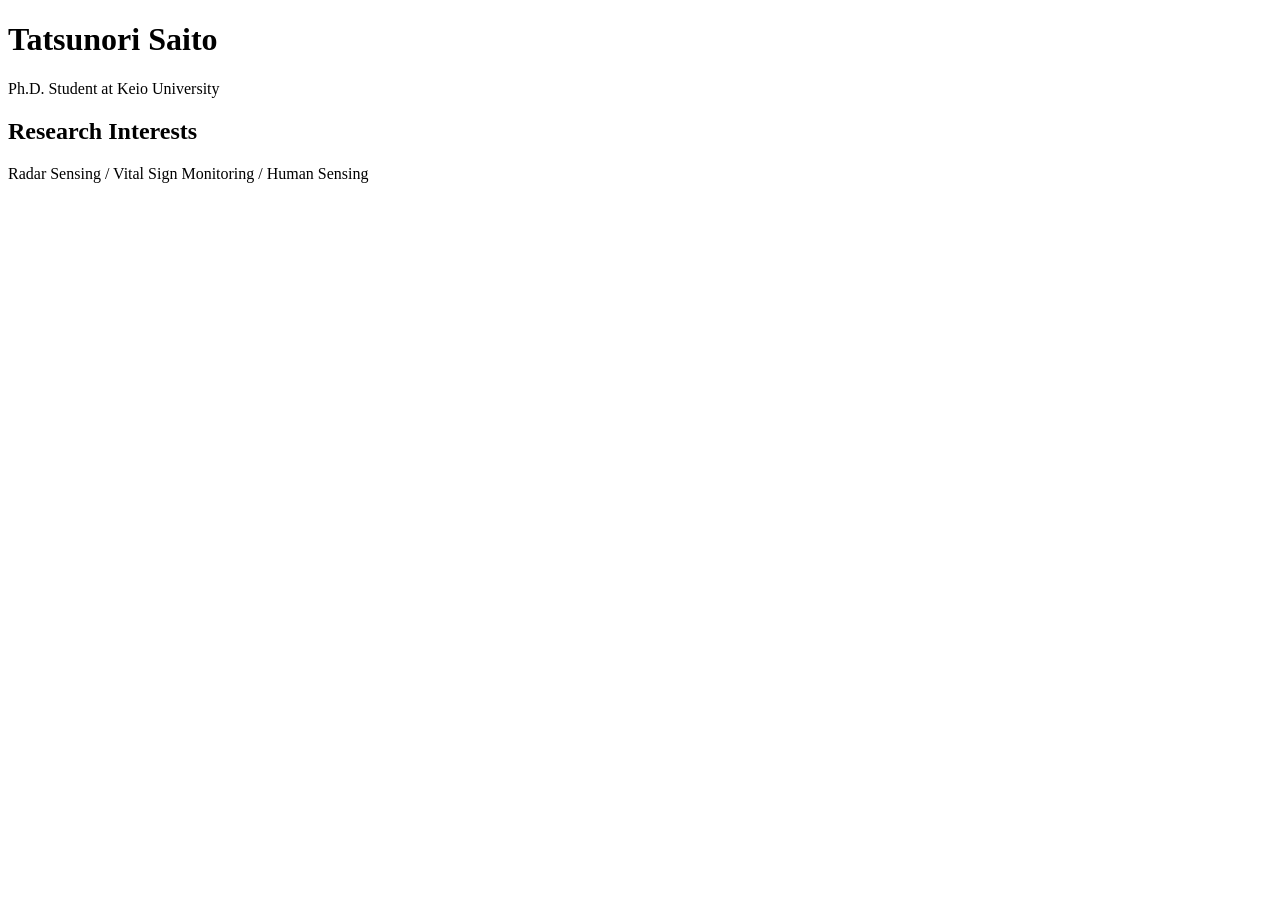
==== index.html @ bef621be "Add initial index.html for personal webpage" ====
<!DOCTYPE html>
<html lang="en">
<head>
  <meta charset="UTF-8">
  <meta name="viewport" content="width=device-width, initial-scale=1.0">
  <title>Tatsunori Saito</title>
</head>

<body>
  <h1>Tatsunori Saito</h1>
  <p>Ph.D. Student at Keio University</p>

  <h2>Research Interests</h2>
  <p>Radar Sensing / Vital Sign Monitoring / Human Sensing</p>
</body>
</html>
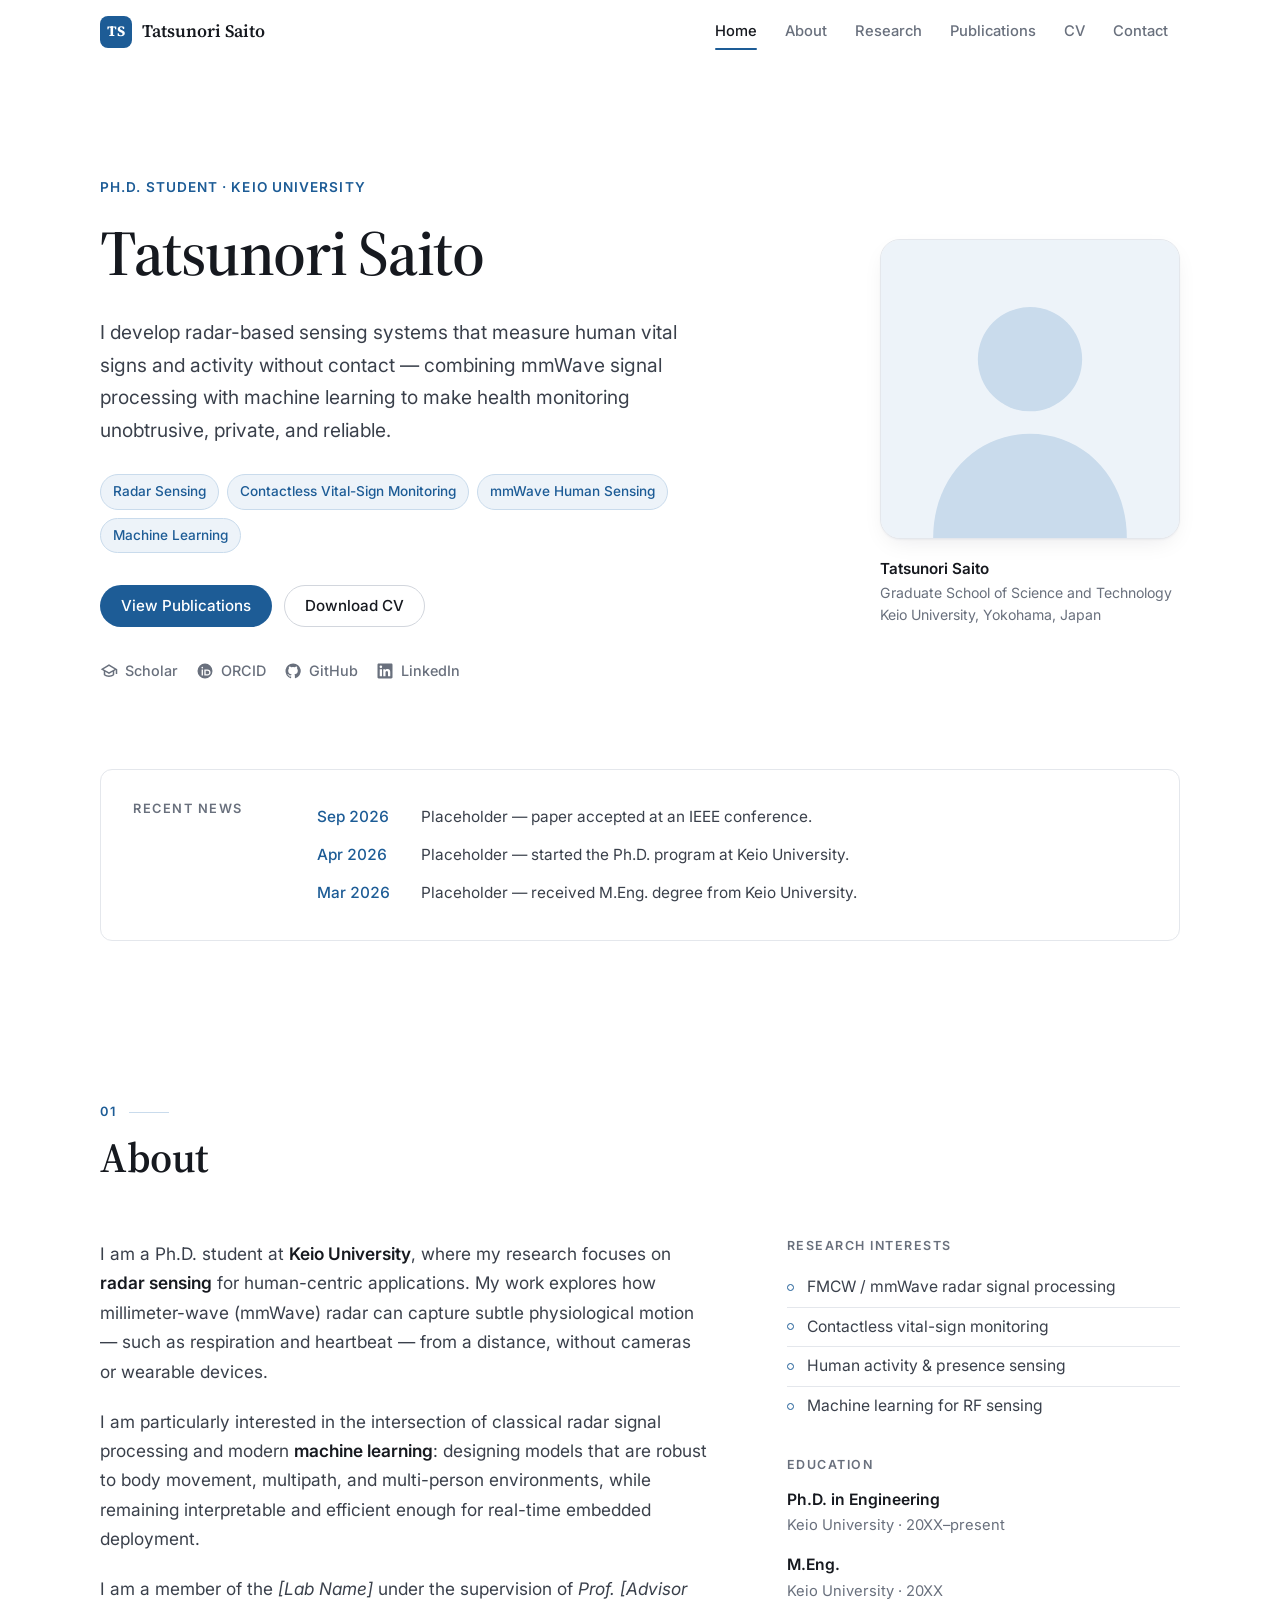
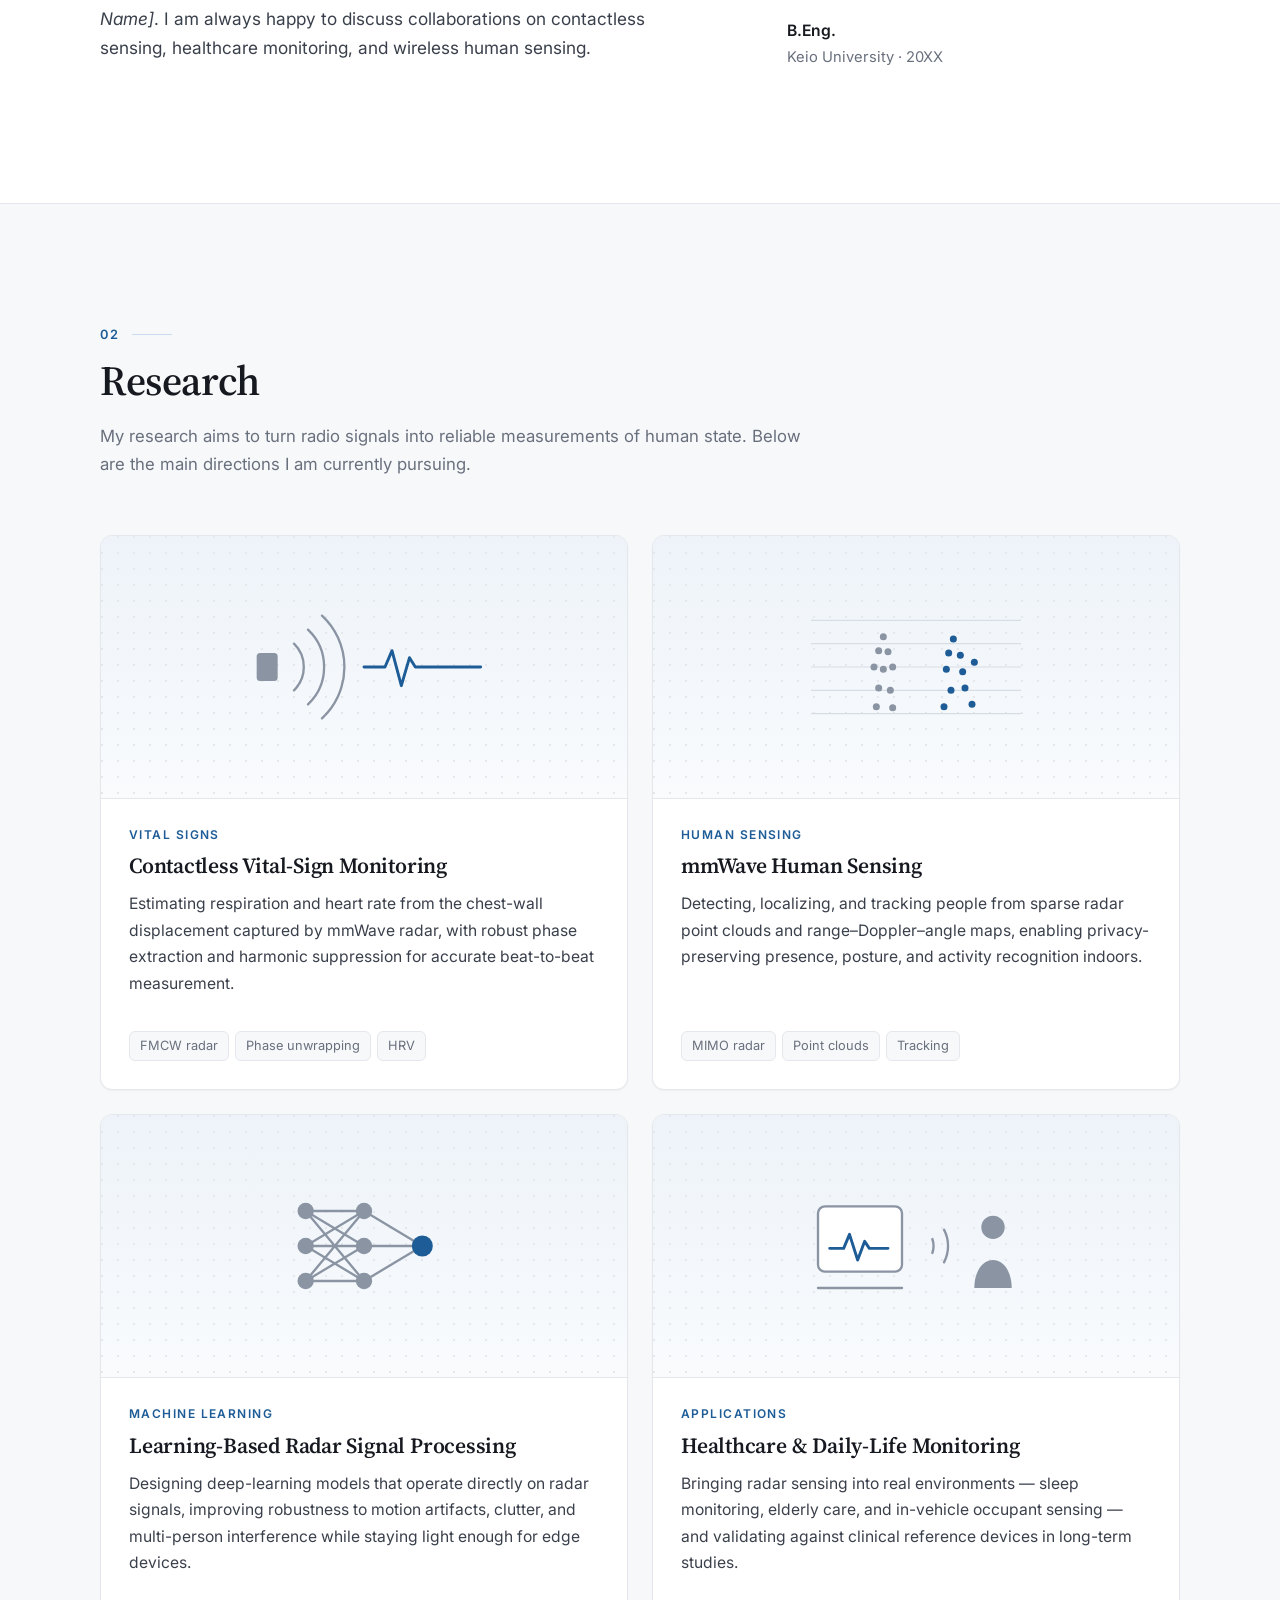
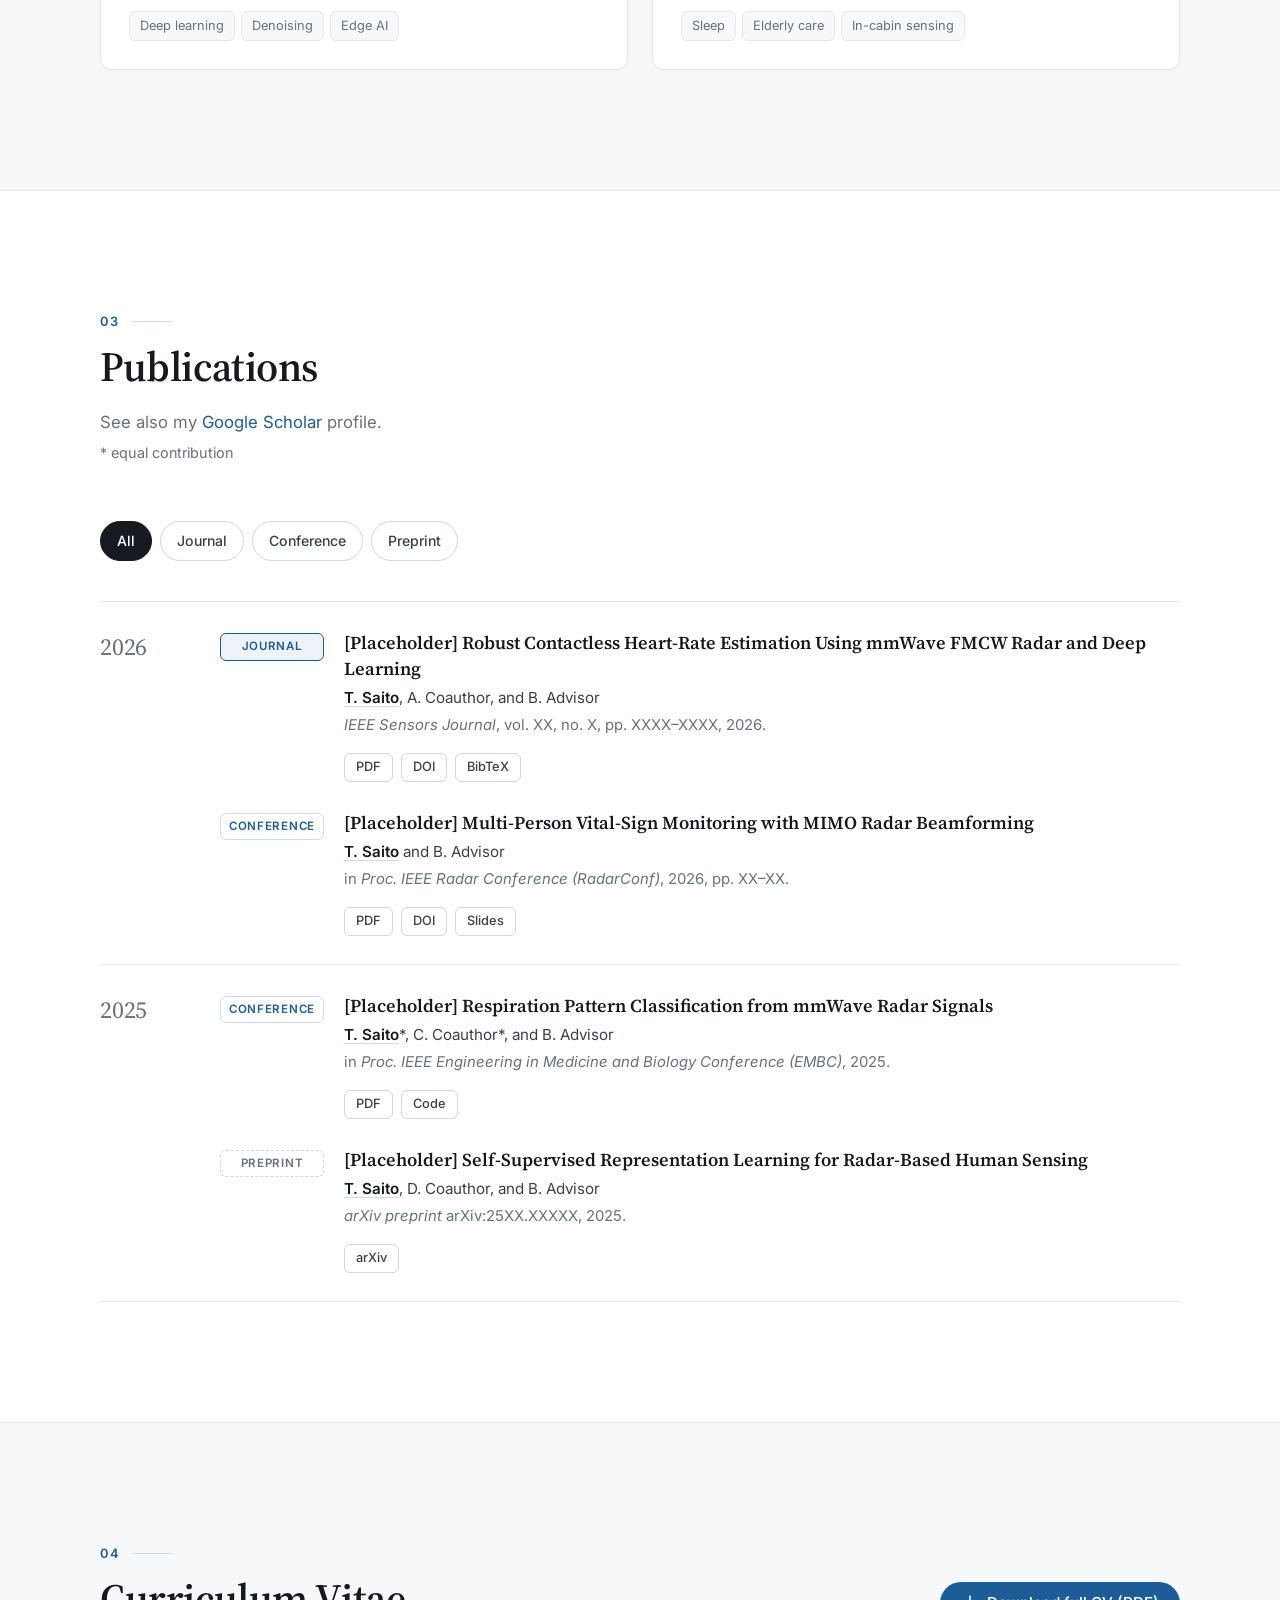
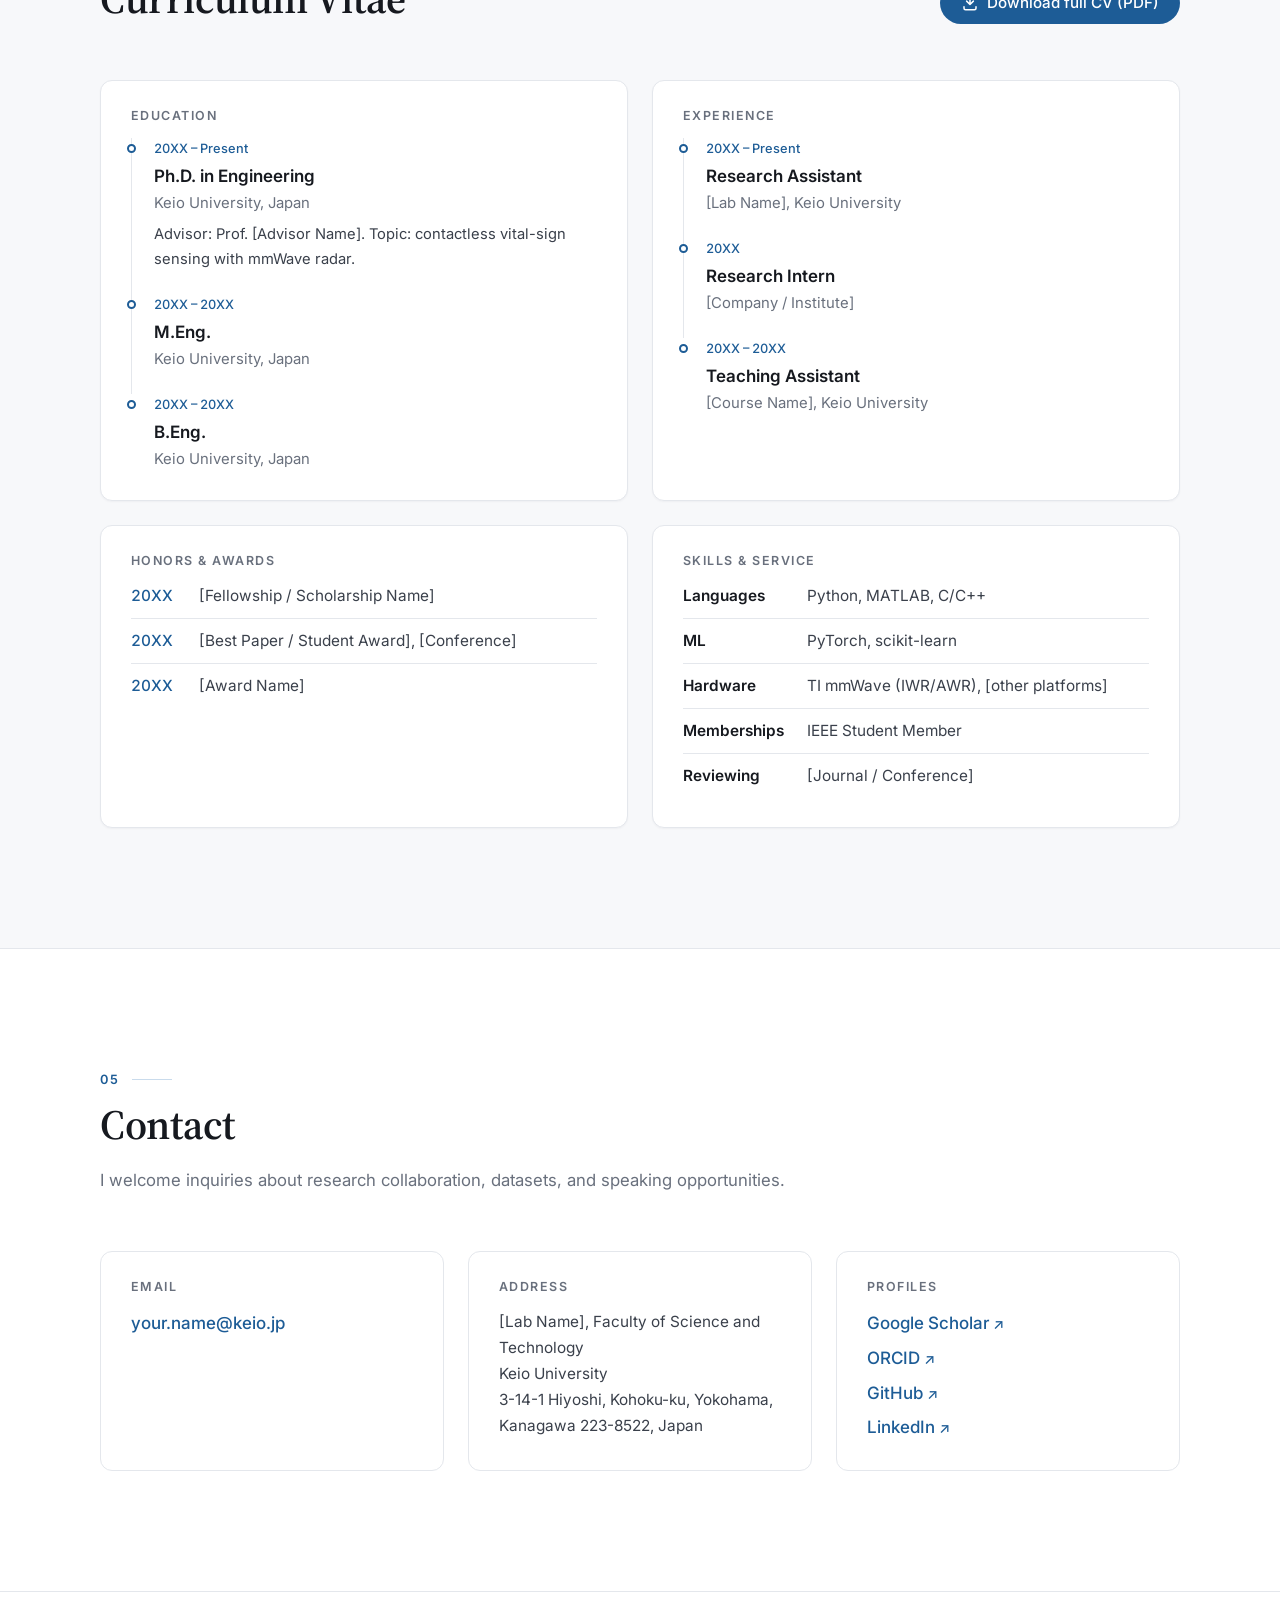
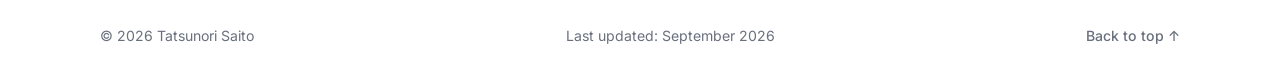
==== commit a98e370e: "Create personal academic website" ====
--- a/index.html
+++ b/index.html
@@ -3,14 +3,580 @@
 <head>
   <meta charset="UTF-8">
   <meta name="viewport" content="width=device-width, initial-scale=1.0">
-  <title>Tatsunori Saito</title>
+  <title>Tatsunori Saito — Ph.D. Student, Keio University</title>
+  <meta name="description" content="Tatsunori Saito is a Ph.D. student at Keio University researching radar sensing, contactless vital-sign monitoring, mmWave human sensing, and machine learning.">
+  <meta name="author" content="Tatsunori Saito">
+  <meta name="theme-color" content="#ffffff">
+  <link rel="canonical" href="https://tatsunorisaito.github.io/">
+
+  <!-- Open Graph / social preview -->
+  <meta property="og:type" content="website">
+  <meta property="og:title" content="Tatsunori Saito — Ph.D. Student, Keio University">
+  <meta property="og:description" content="Radar sensing, contactless vital-sign monitoring, mmWave human sensing, and machine learning.">
+  <meta property="og:url" content="https://tatsunorisaito.github.io/">
+  <meta property="og:image" content="https://tatsunorisaito.github.io/assets/img/og-image.png">
+  <meta name="twitter:card" content="summary_large_image">
+
+  <link rel="icon" href="assets/img/favicon.svg" type="image/svg+xml">
+
+  <link rel="preconnect" href="https://fonts.googleapis.com">
+  <link rel="preconnect" href="https://fonts.gstatic.com" crossorigin>
+  <link href="https://fonts.googleapis.com/css2?family=Inter:wght@400;500;600&family=Source+Serif+4:opsz,wght@8..60,400;8..60,600;8..60,700&display=swap" rel="stylesheet">
+  <link rel="stylesheet" href="assets/css/style.css">
+
+  <script type="application/ld+json">
+  {
+    "@context": "https://schema.org",
+    "@type": "Person",
+    "name": "Tatsunori Saito",
+    "jobTitle": "Ph.D. Student",
+    "affiliation": { "@type": "CollegeOrUniversity", "name": "Keio University" },
+    "url": "https://tatsunorisaito.github.io/",
+    "knowsAbout": ["Radar sensing", "Contactless vital-sign monitoring", "mmWave human sensing", "Machine learning"],
+    "sameAs": [
+      "https://scholar.google.com/citations?user=YOUR_SCHOLAR_ID",
+      "https://orcid.org/0000-0000-0000-0000",
+      "https://github.com/TatsunoriSaito",
+      "https://www.linkedin.com/in/YOUR_LINKEDIN_ID"
+    ]
+  }
+  </script>
+  <script>document.documentElement.classList.add('js');</script>
 </head>
 
 <body>
-  <h1>Tatsunori Saito</h1>
-  <p>Ph.D. Student at Keio University</p>
-
-  <h2>Research Interests</h2>
-  <p>Radar Sensing / Vital Sign Monitoring / Human Sensing</p>
+  <a class="skip-link" href="#main">Skip to content</a>
+
+  <!-- ============ Header / Navigation ============ -->
+  <header class="site-header" id="top">
+    <div class="container header-inner">
+      <a class="brand" href="#home" aria-label="Tatsunori Saito — home">
+        <span class="brand-mark" aria-hidden="true">TS</span>
+        <span class="brand-name">Tatsunori Saito</span>
+      </a>
+
+      <button class="nav-toggle" type="button" aria-controls="site-nav" aria-expanded="false">
+        <span class="sr-only">Toggle navigation</span>
+        <span class="nav-toggle-bar" aria-hidden="true"></span>
+      </button>
+
+      <nav class="site-nav" id="site-nav" aria-label="Primary">
+        <ul>
+          <li><a href="#home">Home</a></li>
+          <li><a href="#about">About</a></li>
+          <li><a href="#research">Research</a></li>
+          <li><a href="#publications">Publications</a></li>
+          <li><a href="#cv">CV</a></li>
+          <li><a href="#contact">Contact</a></li>
+        </ul>
+      </nav>
+    </div>
+  </header>
+
+  <main id="main">
+
+    <!-- ============ Home / Hero ============ -->
+    <section class="hero" id="home" aria-labelledby="hero-title">
+      <div class="container hero-grid">
+        <div class="hero-text">
+          <p class="eyebrow">Ph.D. Student · Keio University</p>
+          <h1 id="hero-title">Tatsunori Saito</h1>
+          <p class="lead">
+            I develop radar-based sensing systems that measure human vital signs and activity
+            without contact — combining mmWave signal processing with machine learning to make
+            health monitoring unobtrusive, private, and reliable.
+          </p>
+
+          <ul class="tag-list" aria-label="Research interests">
+            <li>Radar Sensing</li>
+            <li>Contactless Vital-Sign Monitoring</li>
+            <li>mmWave Human Sensing</li>
+            <li>Machine Learning</li>
+          </ul>
+
+          <div class="hero-actions">
+            <a class="btn btn-primary" href="#publications">View Publications</a>
+            <a class="btn btn-ghost" href="assets/cv/Tatsunori_Saito_CV.pdf" target="_blank" rel="noopener">Download CV</a>
+          </div>
+
+          <ul class="social-links" aria-label="Academic profiles">
+            <!-- TODO: replace placeholder profile URLs -->
+            <li>
+              <a href="https://scholar.google.com/citations?user=YOUR_SCHOLAR_ID" target="_blank" rel="noopener" aria-label="Google Scholar">
+                <svg viewBox="0 0 24 24" aria-hidden="true"><path d="M12 3 1 9.5l4 2.4V17c0 .3.1.5.4.7C7.3 19 9.6 20 12 20s4.7-1 6.6-2.3c.3-.2.4-.4.4-.7v-5.1l2-1.2V16h2V9.5L12 3Zm0 2.3 7.3 4.2L12 13.7 4.7 9.5 12 5.3ZM7 13.1l5 3 5-3v3.4c-1.5 1-3.2 1.5-5 1.5s-3.5-.5-5-1.5v-3.4Z"/></svg>
+                <span>Scholar</span>
+              </a>
+            </li>
+            <li>
+              <a href="https://orcid.org/0000-0000-0000-0000" target="_blank" rel="noopener" aria-label="ORCID">
+                <svg viewBox="0 0 24 24" aria-hidden="true"><path d="M12 2a10 10 0 1 0 0 20 10 10 0 0 0 0-20Zm-3.6 4.4a1.1 1.1 0 1 1 0 2.2 1.1 1.1 0 0 1 0-2.2ZM7.5 10h1.8v7.9H7.5V10Zm3.6 0h4.2c2.4 0 4.1 1.7 4.1 3.95s-1.7 3.95-4.1 3.95h-4.2V10Zm1.8 1.6v4.7h2.3c1.5 0 2.4-1 2.4-2.35s-.9-2.35-2.4-2.35h-2.3Z"/></svg>
+                <span>ORCID</span>
+              </a>
+            </li>
+            <li>
+              <a href="https://github.com/TatsunoriSaito" target="_blank" rel="noopener" aria-label="GitHub">
+                <svg viewBox="0 0 24 24" aria-hidden="true"><path d="M12 2a10 10 0 0 0-3.2 19.5c.5.1.7-.2.7-.5v-1.7c-2.8.6-3.4-1.3-3.4-1.3-.4-1.2-1.1-1.5-1.1-1.5-.9-.6.1-.6.1-.6 1 .1 1.5 1 1.5 1 .9 1.6 2.4 1.1 3 .9.1-.7.4-1.1.6-1.4-2.2-.2-4.6-1.1-4.6-5 0-1.1.4-2 1-2.7-.1-.3-.4-1.3.1-2.7 0 0 .8-.3 2.8 1a9.6 9.6 0 0 1 5 0c1.9-1.3 2.8-1 2.8-1 .5 1.4.2 2.4.1 2.7.6.7 1 1.6 1 2.7 0 3.9-2.3 4.7-4.6 5 .4.3.7.9.7 1.9v2.8c0 .3.2.6.7.5A10 10 0 0 0 12 2Z"/></svg>
+                <span>GitHub</span>
+              </a>
+            </li>
+            <li>
+              <a href="https://www.linkedin.com/in/YOUR_LINKEDIN_ID" target="_blank" rel="noopener" aria-label="LinkedIn">
+                <svg viewBox="0 0 24 24" aria-hidden="true"><path d="M20.4 2H3.6C2.7 2 2 2.7 2 3.6v16.8c0 .9.7 1.6 1.6 1.6h16.8c.9 0 1.6-.7 1.6-1.6V3.6c0-.9-.7-1.6-1.6-1.6ZM8 19H5V9.5h3V19ZM6.5 8.2a1.7 1.7 0 1 1 0-3.5 1.7 1.7 0 0 1 0 3.5ZM19 19h-3v-4.6c0-1.1 0-2.5-1.5-2.5s-1.8 1.2-1.8 2.4V19h-3V9.5h2.8v1.3h.1c.4-.7 1.4-1.5 2.8-1.5 3 0 3.6 2 3.6 4.6V19Z"/></svg>
+                <span>LinkedIn</span>
+              </a>
+            </li>
+          </ul>
+        </div>
+
+        <figure class="hero-portrait">
+          <!-- TODO: replace with a real headshot (e.g. assets/img/profile.jpg, square, ≥ 600px) -->
+          <img src="assets/img/profile-placeholder.svg" alt="Portrait of Tatsunori Saito" width="320" height="320">
+          <figcaption>
+            <strong>Tatsunori Saito</strong>
+            <span>Graduate School of Science and Technology<br>Keio University, Yokohama, Japan</span>
+          </figcaption>
+        </figure>
+      </div>
+    </section>
+
+    <!-- ============ News ============ -->
+    <section class="section section-tight" id="news" aria-labelledby="news-title">
+      <div class="container">
+        <div class="news reveal">
+          <h2 id="news-title" class="news-title">Recent News</h2>
+          <!-- TODO: replace with real news items (newest first) -->
+          <ul class="news-list">
+            <li><time datetime="2026-09">Sep 2026</time><span>Placeholder — paper accepted at an IEEE conference.</span></li>
+            <li><time datetime="2026-04">Apr 2026</time><span>Placeholder — started the Ph.D. program at Keio University.</span></li>
+            <li><time datetime="2026-03">Mar 2026</time><span>Placeholder — received M.Eng. degree from Keio University.</span></li>
+          </ul>
+        </div>
+      </div>
+    </section>
+
+    <!-- ============ About ============ -->
+    <section class="section" id="about" aria-labelledby="about-title">
+      <div class="container">
+        <header class="section-head reveal">
+          <p class="section-kicker">01</p>
+          <h2 id="about-title">About</h2>
+        </header>
+
+        <div class="about-grid">
+          <div class="prose reveal">
+            <p>
+              I am a Ph.D. student at <strong>Keio University</strong>, where my research focuses on
+              <strong>radar sensing</strong> for human-centric applications. My work explores how
+              millimeter-wave (mmWave) radar can capture subtle physiological motion — such as respiration
+              and heartbeat — from a distance, without cameras or wearable devices.
+            </p>
+            <p>
+              I am particularly interested in the intersection of classical radar signal processing and
+              modern <strong>machine learning</strong>: designing models that are robust to body movement,
+              multipath, and multi-person environments, while remaining interpretable and efficient enough
+              for real-time embedded deployment.
+            </p>
+            <p>
+              <!-- TODO: add advisor / lab information -->
+              I am a member of the <em>[Lab Name]</em> under the supervision of <em>Prof. [Advisor Name]</em>.
+              I am always happy to discuss collaborations on contactless sensing, healthcare monitoring,
+              and wireless human sensing.
+            </p>
+          </div>
+
+          <aside class="about-facts reveal">
+            <div class="fact-block">
+              <h3>Research Interests</h3>
+              <ul class="plain-list">
+                <li>FMCW / mmWave radar signal processing</li>
+                <li>Contactless vital-sign monitoring</li>
+                <li>Human activity &amp; presence sensing</li>
+                <li>Machine learning for RF sensing</li>
+              </ul>
+            </div>
+            <div class="fact-block">
+              <h3>Education</h3>
+              <!-- TODO: confirm degrees and years -->
+              <dl class="edu-list">
+                <div>
+                  <dt>Ph.D. in Engineering</dt>
+                  <dd>Keio University · 20XX–present</dd>
+                </div>
+                <div>
+                  <dt>M.Eng.</dt>
+                  <dd>Keio University · 20XX</dd>
+                </div>
+                <div>
+                  <dt>B.Eng.</dt>
+                  <dd>Keio University · 20XX</dd>
+                </div>
+              </dl>
+            </div>
+          </aside>
+        </div>
+      </div>
+    </section>
+
+    <!-- ============ Research ============ -->
+    <section class="section section-alt" id="research" aria-labelledby="research-title">
+      <div class="container">
+        <header class="section-head reveal">
+          <p class="section-kicker">02</p>
+          <h2 id="research-title">Research</h2>
+          <p class="section-intro">
+            My research aims to turn radio signals into reliable measurements of human state.
+            Below are the main directions I am currently pursuing.
+          </p>
+        </header>
+
+        <div class="card-grid">
+          <article class="research-card reveal">
+            <div class="card-figure" aria-hidden="true">
+              <svg viewBox="0 0 240 120">
+                <g class="fig-stroke">
+                  <path d="M40 60h0" />
+                  <path d="M60 40a28 28 0 0 1 0 40" />
+                  <path d="M72 28a44 44 0 0 1 0 64" />
+                  <path d="M84 16a60 60 0 0 1 0 88" />
+                </g>
+                <rect class="fig-fill" x="28" y="48" width="18" height="24" rx="3"/>
+                <path class="fig-accent" d="M120 60h18l6-14 8 30 7-24 5 8h56" />
+              </svg>
+            </div>
+            <div class="card-body">
+              <p class="card-tag">Vital Signs</p>
+              <h3>Contactless Vital-Sign Monitoring</h3>
+              <p>
+                Estimating respiration and heart rate from the chest-wall displacement captured by
+                mmWave radar, with robust phase extraction and harmonic suppression for accurate
+                beat-to-beat measurement.
+              </p>
+              <ul class="card-keywords">
+                <li>FMCW radar</li><li>Phase unwrapping</li><li>HRV</li>
+              </ul>
+            </div>
+          </article>
+
+          <article class="research-card reveal">
+            <div class="card-figure" aria-hidden="true">
+              <svg viewBox="0 0 240 120">
+                <g class="fig-grid">
+                  <path d="M30 100h180M30 80h180M30 60h180M30 40h180M30 20h180"/>
+                </g>
+                <g class="fig-dots">
+                  <circle cx="92" cy="34" r="3"/><circle cx="88" cy="46" r="3"/><circle cx="96" cy="47" r="3"/>
+                  <circle cx="84" cy="60" r="3"/><circle cx="92" cy="62" r="3"/><circle cx="100" cy="60" r="3"/>
+                  <circle cx="88" cy="78" r="3"/><circle cx="98" cy="80" r="3"/><circle cx="86" cy="94" r="3"/><circle cx="100" cy="95" r="3"/>
+                </g>
+                <g class="fig-dots fig-dots-accent">
+                  <circle cx="152" cy="36" r="3"/><circle cx="148" cy="48" r="3"/><circle cx="158" cy="50" r="3"/>
+                  <circle cx="146" cy="62" r="3"/><circle cx="160" cy="64" r="3"/><circle cx="170" cy="56" r="3"/>
+                  <circle cx="150" cy="80" r="3"/><circle cx="162" cy="78" r="3"/><circle cx="144" cy="94" r="3"/><circle cx="168" cy="92" r="3"/>
+                </g>
+              </svg>
+            </div>
+            <div class="card-body">
+              <p class="card-tag">Human Sensing</p>
+              <h3>mmWave Human Sensing</h3>
+              <p>
+                Detecting, localizing, and tracking people from sparse radar point clouds and
+                range–Doppler–angle maps, enabling privacy-preserving presence, posture, and
+                activity recognition indoors.
+              </p>
+              <ul class="card-keywords">
+                <li>MIMO radar</li><li>Point clouds</li><li>Tracking</li>
+              </ul>
+            </div>
+          </article>
+
+          <article class="research-card reveal">
+            <div class="card-figure" aria-hidden="true">
+              <svg viewBox="0 0 240 120">
+                <g class="fig-stroke">
+                  <path d="M70 30l50 30M70 60l50 0M70 90l50-30M70 30l50 0M70 90l50 0M70 30l50 60M70 90l50-60M70 60l50-30M70 60l50 30"/>
+                  <path d="M120 30l50 30M120 60l50 0M120 90l50-30"/>
+                </g>
+                <g class="fig-fill">
+                  <circle cx="70" cy="30" r="7"/><circle cx="70" cy="60" r="7"/><circle cx="70" cy="90" r="7"/>
+                  <circle cx="120" cy="30" r="7"/><circle cx="120" cy="60" r="7"/><circle cx="120" cy="90" r="7"/>
+                </g>
+                <circle class="fig-accent-fill" cx="170" cy="60" r="9"/>
+              </svg>
+            </div>
+            <div class="card-body">
+              <p class="card-tag">Machine Learning</p>
+              <h3>Learning-Based Radar Signal Processing</h3>
+              <p>
+                Designing deep-learning models that operate directly on radar signals, improving
+                robustness to motion artifacts, clutter, and multi-person interference while staying
+                light enough for edge devices.
+              </p>
+              <ul class="card-keywords">
+                <li>Deep learning</li><li>Denoising</li><li>Edge AI</li>
+              </ul>
+            </div>
+          </article>
+
+          <article class="research-card reveal">
+            <div class="card-figure" aria-hidden="true">
+              <svg viewBox="0 0 240 120">
+                <rect class="fig-outline" x="36" y="26" width="72" height="56" rx="6"/>
+                <path class="fig-stroke" d="M36 96h72"/>
+                <path class="fig-accent" d="M46 62h12l5-12 7 22 6-16 4 6h16"/>
+                <g class="fig-stroke">
+                  <path d="M134 54a18 18 0 0 1 0 12"/>
+                  <path d="M144 46a30 30 0 0 1 0 28"/>
+                </g>
+                <circle class="fig-fill" cx="186" cy="44" r="10"/>
+                <path class="fig-fill" d="M170 96c0-14 7-24 16-24s16 10 16 24z"/>
+              </svg>
+            </div>
+            <div class="card-body">
+              <p class="card-tag">Applications</p>
+              <h3>Healthcare &amp; Daily-Life Monitoring</h3>
+              <p>
+                Bringing radar sensing into real environments — sleep monitoring, elderly care, and
+                in-vehicle occupant sensing — and validating against clinical reference devices
+                in long-term studies.
+              </p>
+              <ul class="card-keywords">
+                <li>Sleep</li><li>Elderly care</li><li>In-cabin sensing</li>
+              </ul>
+            </div>
+          </article>
+        </div>
+      </div>
+    </section>
+
+    <!-- ============ Publications ============ -->
+    <section class="section" id="publications" aria-labelledby="pub-title">
+      <div class="container">
+        <header class="section-head reveal">
+          <p class="section-kicker">03</p>
+          <h2 id="pub-title">Publications</h2>
+          <p class="section-intro">
+            See also my <a href="https://scholar.google.com/citations?user=YOUR_SCHOLAR_ID" target="_blank" rel="noopener">Google Scholar</a> profile.
+            <span class="muted">* equal contribution</span>
+          </p>
+        </header>
+
+        <div class="pub-filters reveal" role="group" aria-label="Filter publications">
+          <button type="button" class="filter-btn is-active" data-filter="all" aria-pressed="true">All</button>
+          <button type="button" class="filter-btn" data-filter="journal" aria-pressed="false">Journal</button>
+          <button type="button" class="filter-btn" data-filter="conference" aria-pressed="false">Conference</button>
+          <button type="button" class="filter-btn" data-filter="preprint" aria-pressed="false">Preprint</button>
+        </div>
+
+        <!--
+          TODO: replace the placeholder entries below with real publications.
+          Each entry: <li class="pub" data-type="journal|conference|preprint">.
+          Wrap your own name in <span class="me">…</span> to highlight it.
+        -->
+        <div class="pub-groups">
+          <div class="pub-year-group reveal" data-year="2026">
+            <h3 class="pub-year">2026</h3>
+            <ol class="pub-list">
+              <li class="pub" data-type="journal">
+                <span class="pub-venue-badge badge-journal">Journal</span>
+                <div class="pub-main">
+                  <p class="pub-title">[Placeholder] Robust Contactless Heart-Rate Estimation Using mmWave FMCW Radar and Deep Learning</p>
+                  <p class="pub-authors"><span class="me">T. Saito</span>, A. Coauthor, and B. Advisor</p>
+                  <p class="pub-venue"><em>IEEE Sensors Journal</em>, vol. XX, no. X, pp. XXXX–XXXX, 2026.</p>
+                  <div class="pub-links">
+                    <a href="#" class="pub-link">PDF</a>
+                    <a href="#" class="pub-link">DOI</a>
+                    <button type="button" class="pub-link bib-toggle" aria-expanded="false">BibTeX</button>
+                  </div>
+                  <pre class="bibtex" hidden><code>@article{saito2026robust,
+  author  = {Saito, Tatsunori and Coauthor, A. and Advisor, B.},
+  title   = {Robust Contactless Heart-Rate Estimation Using mmWave FMCW Radar and Deep Learning},
+  journal = {IEEE Sensors Journal},
+  year    = {2026}
+}</code></pre>
+                </div>
+              </li>
+              <li class="pub" data-type="conference">
+                <span class="pub-venue-badge badge-conference">Conference</span>
+                <div class="pub-main">
+                  <p class="pub-title">[Placeholder] Multi-Person Vital-Sign Monitoring with MIMO Radar Beamforming</p>
+                  <p class="pub-authors"><span class="me">T. Saito</span> and B. Advisor</p>
+                  <p class="pub-venue">in <em>Proc. IEEE Radar Conference (RadarConf)</em>, 2026, pp. XX–XX.</p>
+                  <div class="pub-links">
+                    <a href="#" class="pub-link">PDF</a>
+                    <a href="#" class="pub-link">DOI</a>
+                    <a href="#" class="pub-link">Slides</a>
+                  </div>
+                </div>
+              </li>
+            </ol>
+          </div>
+
+          <div class="pub-year-group reveal" data-year="2025">
+            <h3 class="pub-year">2025</h3>
+            <ol class="pub-list">
+              <li class="pub" data-type="conference">
+                <span class="pub-venue-badge badge-conference">Conference</span>
+                <div class="pub-main">
+                  <p class="pub-title">[Placeholder] Respiration Pattern Classification from mmWave Radar Signals</p>
+                  <p class="pub-authors"><span class="me">T. Saito</span>*, C. Coauthor*, and B. Advisor</p>
+                  <p class="pub-venue">in <em>Proc. IEEE Engineering in Medicine and Biology Conference (EMBC)</em>, 2025.</p>
+                  <div class="pub-links">
+                    <a href="#" class="pub-link">PDF</a>
+                    <a href="#" class="pub-link">Code</a>
+                  </div>
+                </div>
+              </li>
+              <li class="pub" data-type="preprint">
+                <span class="pub-venue-badge badge-preprint">Preprint</span>
+                <div class="pub-main">
+                  <p class="pub-title">[Placeholder] Self-Supervised Representation Learning for Radar-Based Human Sensing</p>
+                  <p class="pub-authors"><span class="me">T. Saito</span>, D. Coauthor, and B. Advisor</p>
+                  <p class="pub-venue"><em>arXiv preprint</em> arXiv:25XX.XXXXX, 2025.</p>
+                  <div class="pub-links">
+                    <a href="#" class="pub-link">arXiv</a>
+                  </div>
+                </div>
+              </li>
+            </ol>
+          </div>
+        </div>
+
+        <p class="pub-empty" hidden>No publications in this category yet.</p>
+      </div>
+    </section>
+
+    <!-- ============ CV ============ -->
+    <section class="section section-alt" id="cv" aria-labelledby="cv-title">
+      <div class="container">
+        <header class="section-head section-head-row reveal">
+          <div>
+            <p class="section-kicker">04</p>
+            <h2 id="cv-title">Curriculum Vitae</h2>
+          </div>
+          <!-- TODO: replace assets/cv/Tatsunori_Saito_CV.pdf with your real CV -->
+          <a class="btn btn-primary" href="assets/cv/Tatsunori_Saito_CV.pdf" target="_blank" rel="noopener">
+            <svg viewBox="0 0 24 24" aria-hidden="true" class="btn-icon"><path d="M12 3v11m0 0 4.5-4.5M12 14 7.5 9.5M4 17v2a2 2 0 0 0 2 2h12a2 2 0 0 0 2-2v-2"/></svg>
+            Download full CV (PDF)
+          </a>
+        </header>
+
+        <div class="cv-grid">
+          <div class="cv-block reveal">
+            <h3>Education</h3>
+            <ol class="timeline">
+              <li>
+                <p class="tl-date">20XX – Present</p>
+                <p class="tl-title">Ph.D. in Engineering</p>
+                <p class="tl-sub">Keio University, Japan</p>
+                <p class="tl-desc">Advisor: Prof. [Advisor Name]. Topic: contactless vital-sign sensing with mmWave radar.</p>
+              </li>
+              <li>
+                <p class="tl-date">20XX – 20XX</p>
+                <p class="tl-title">M.Eng.</p>
+                <p class="tl-sub">Keio University, Japan</p>
+              </li>
+              <li>
+                <p class="tl-date">20XX – 20XX</p>
+                <p class="tl-title">B.Eng.</p>
+                <p class="tl-sub">Keio University, Japan</p>
+              </li>
+            </ol>
+          </div>
+
+          <div class="cv-block reveal">
+            <h3>Experience</h3>
+            <ol class="timeline">
+              <li>
+                <p class="tl-date">20XX – Present</p>
+                <p class="tl-title">Research Assistant</p>
+                <p class="tl-sub">[Lab Name], Keio University</p>
+              </li>
+              <li>
+                <p class="tl-date">20XX</p>
+                <p class="tl-title">Research Intern</p>
+                <p class="tl-sub">[Company / Institute]</p>
+              </li>
+              <li>
+                <p class="tl-date">20XX – 20XX</p>
+                <p class="tl-title">Teaching Assistant</p>
+                <p class="tl-sub">[Course Name], Keio University</p>
+              </li>
+            </ol>
+          </div>
+
+          <div class="cv-block reveal">
+            <h3>Honors &amp; Awards</h3>
+            <ul class="award-list">
+              <li><span class="award-year">20XX</span><span>[Fellowship / Scholarship Name]</span></li>
+              <li><span class="award-year">20XX</span><span>[Best Paper / Student Award], [Conference]</span></li>
+              <li><span class="award-year">20XX</span><span>[Award Name]</span></li>
+            </ul>
+          </div>
+
+          <div class="cv-block reveal">
+            <h3>Skills &amp; Service</h3>
+            <dl class="skill-list">
+              <div><dt>Languages</dt><dd>Python, MATLAB, C/C++</dd></div>
+              <div><dt>ML</dt><dd>PyTorch, scikit-learn</dd></div>
+              <div><dt>Hardware</dt><dd>TI mmWave (IWR/AWR), [other platforms]</dd></div>
+              <div><dt>Memberships</dt><dd>IEEE Student Member</dd></div>
+              <div><dt>Reviewing</dt><dd>[Journal / Conference]</dd></div>
+            </dl>
+          </div>
+        </div>
+      </div>
+    </section>
+
+    <!-- ============ Contact ============ -->
+    <section class="section" id="contact" aria-labelledby="contact-title">
+      <div class="container">
+        <header class="section-head reveal">
+          <p class="section-kicker">05</p>
+          <h2 id="contact-title">Contact</h2>
+          <p class="section-intro">
+            I welcome inquiries about research collaboration, datasets, and speaking opportunities.
+          </p>
+        </header>
+
+        <div class="contact-grid reveal">
+          <div class="contact-card">
+            <h3>Email</h3>
+            <!-- TODO: set your email in data-user / data-domain (assembled by JS to reduce scraping) -->
+            <p>
+              <a class="email-link" href="#contact" data-user="your.name" data-domain="keio.jp">your.name [at] keio.jp</a>
+            </p>
+          </div>
+          <div class="contact-card">
+            <h3>Address</h3>
+            <!-- TODO: confirm office address -->
+            <address>
+              [Lab Name], Faculty of Science and Technology<br>
+              Keio University<br>
+              3-14-1 Hiyoshi, Kohoku-ku, Yokohama, Kanagawa 223-8522, Japan
+            </address>
+          </div>
+          <div class="contact-card">
+            <h3>Profiles</h3>
+            <ul class="contact-profiles">
+              <li><a href="https://scholar.google.com/citations?user=YOUR_SCHOLAR_ID" target="_blank" rel="noopener">Google Scholar</a></li>
+              <li><a href="https://orcid.org/0000-0000-0000-0000" target="_blank" rel="noopener">ORCID</a></li>
+              <li><a href="https://github.com/TatsunoriSaito" target="_blank" rel="noopener">GitHub</a></li>
+              <li><a href="https://www.linkedin.com/in/YOUR_LINKEDIN_ID" target="_blank" rel="noopener">LinkedIn</a></li>
+            </ul>
+          </div>
+        </div>
+      </div>
+    </section>
+  </main>
+
+  <footer class="site-footer">
+    <div class="container footer-inner">
+      <p>© <span id="year">2026</span> Tatsunori Saito</p>
+      <p class="muted">Last updated: <time datetime="2026-09">September 2026</time></p>
+      <a href="#top" class="back-to-top">Back to top ↑</a>
+    </div>
+  </footer>
+
+  <script src="assets/js/main.js" defer></script>
 </body>
 </html>
--- a/assets/css/style.css
+++ b/assets/css/style.css
@@ -0,0 +1,717 @@
+/* ==========================================================================
+   Tatsunori Saito — Academic Website
+   Structure: tokens · base · layout · header · hero · sections · research
+              publications · cv · contact · footer · motion · responsive
+   ========================================================================== */
+
+/* ---------- Design tokens ---------- */
+:root {
+  --bg: #ffffff;
+  --bg-alt: #f7f8fa;
+  --surface: #ffffff;
+  --text: #16191f;
+  --text-soft: #3a404b;
+  --muted: #69707d;
+  --border: #e4e7ec;
+  --border-strong: #d2d6dd;
+
+  --accent: #1d5c96;          /* single accent: deep IEEE-style blue */
+  --accent-hover: #164a7a;
+  --accent-soft: #edf3f9;
+  --accent-line: #c9dbec;
+
+  --font-serif: "Source Serif 4", Georgia, "Times New Roman", serif;
+  --font-sans: "Inter", system-ui, -apple-system, "Segoe UI", Roboto, "Helvetica Neue", Arial, "Hiragino Sans", "Noto Sans JP", sans-serif;
+  --font-mono: ui-monospace, SFMono-Regular, Menlo, Consolas, monospace;
+
+  --container: 1080px;
+  --gutter: clamp(16px, 4vw, 32px);
+  --section-y: clamp(72px, 10vw, 120px);
+  --radius: 12px;
+  --radius-sm: 8px;
+  --header-h: 64px;
+
+  --shadow-sm: 0 1px 2px rgba(16, 24, 40, .04);
+  --shadow-md: 0 1px 2px rgba(16, 24, 40, .04), 0 8px 24px -8px rgba(16, 24, 40, .10);
+  --ease: cubic-bezier(.2, .7, .2, 1);
+}
+
+/* ---------- Base ---------- */
+*, *::before, *::after { box-sizing: border-box; }
+
+html {
+  -webkit-text-size-adjust: 100%;
+  scroll-behavior: smooth;
+  scroll-padding-top: calc(var(--header-h) + 16px);
+}
+
+body {
+  margin: 0;
+  background: var(--bg);
+  color: var(--text-soft);
+  font-family: var(--font-sans);
+  font-size: 1.0625rem;
+  line-height: 1.7;
+  -webkit-font-smoothing: antialiased;
+  -moz-osx-font-smoothing: grayscale;
+  text-rendering: optimizeLegibility;
+}
+
+h1, h2, h3, h4 {
+  margin: 0;
+  color: var(--text);
+  font-family: var(--font-serif);
+  font-weight: 600;
+  line-height: 1.2;
+  letter-spacing: -0.01em;
+}
+
+p { margin: 0 0 1em; }
+p:last-child { margin-bottom: 0; }
+
+a {
+  color: var(--accent);
+  text-decoration: none;
+  transition: color .2s var(--ease);
+}
+a:hover { color: var(--accent-hover); text-decoration: underline; text-underline-offset: 3px; }
+
+:focus-visible {
+  outline: 2px solid var(--accent);
+  outline-offset: 3px;
+  border-radius: 4px;
+}
+
+img, svg { display: block; max-width: 100%; }
+
+ul, ol { margin: 0; padding: 0; list-style: none; }
+
+strong { color: var(--text); font-weight: 600; }
+
+.muted { color: var(--muted); }
+
+.sr-only {
+  position: absolute; width: 1px; height: 1px; padding: 0; margin: -1px;
+  overflow: hidden; clip: rect(0, 0, 0, 0); white-space: nowrap; border: 0;
+}
+
+.skip-link {
+  position: absolute; left: 16px; top: -48px; z-index: 100;
+  padding: 8px 14px; border-radius: var(--radius-sm);
+  background: var(--text); color: #fff; font-size: .9rem;
+  transition: top .2s var(--ease);
+}
+.skip-link:focus { top: 12px; color: #fff; }
+
+/* ---------- Layout ---------- */
+.container {
+  width: 100%;
+  max-width: calc(var(--container) + var(--gutter) * 2);
+  margin: 0 auto;
+  padding: 0 var(--gutter);
+}
+
+.section { padding: var(--section-y) 0; }
+.section-tight { padding: 0 0 clamp(24px, 4vw, 40px); }
+.section-alt {
+  background: var(--bg-alt);
+  border-top: 1px solid var(--border);
+  border-bottom: 1px solid var(--border);
+}
+
+.section-head { margin-bottom: clamp(36px, 5vw, 56px); max-width: 720px; }
+.section-head h2 { font-size: clamp(2rem, 3.6vw, 2.6rem); }
+.section-head-row {
+  display: flex; align-items: flex-end; justify-content: space-between;
+  gap: 24px; flex-wrap: wrap; max-width: none;
+}
+
+.section-kicker {
+  margin: 0 0 10px;
+  font-family: var(--font-sans);
+  font-size: .8rem; font-weight: 600; letter-spacing: .14em;
+  color: var(--accent);
+  display: flex; align-items: center; gap: 12px;
+}
+.section-kicker::after {
+  content: ""; width: 40px; height: 1px; background: var(--accent-line);
+}
+
+.section-intro { margin-top: 16px; color: var(--muted); font-size: 1.05rem; }
+.section-intro .muted { display: block; margin-top: 4px; font-size: .9rem; }
+
+/* ---------- Buttons ---------- */
+.btn {
+  display: inline-flex; align-items: center; gap: 8px;
+  padding: 11px 20px;
+  border-radius: 999px;
+  border: 1px solid transparent;
+  font-size: .95rem; font-weight: 500; line-height: 1.2;
+  cursor: pointer;
+  transition: background-color .2s var(--ease), border-color .2s var(--ease), color .2s var(--ease), transform .2s var(--ease);
+}
+.btn:hover { text-decoration: none; }
+.btn:active { transform: translateY(1px); }
+
+.btn-primary { background: var(--accent); color: #fff; }
+.btn-primary:hover { background: var(--accent-hover); color: #fff; }
+
+.btn-ghost { border-color: var(--border-strong); color: var(--text); background: var(--surface); }
+.btn-ghost:hover { border-color: var(--accent); color: var(--accent); }
+
+.btn-icon {
+  width: 18px; height: 18px;
+  fill: none; stroke: currentColor; stroke-width: 2; stroke-linecap: round; stroke-linejoin: round;
+}
+
+/* ---------- Header ---------- */
+.site-header {
+  position: sticky; top: 0; z-index: 50;
+  height: var(--header-h);
+  background: rgba(255, 255, 255, .85);
+  -webkit-backdrop-filter: saturate(180%) blur(12px);
+  backdrop-filter: saturate(180%) blur(12px);
+  border-bottom: 1px solid transparent;
+  transition: border-color .25s var(--ease), box-shadow .25s var(--ease);
+}
+.site-header.is-scrolled { border-bottom-color: var(--border); }
+
+.header-inner {
+  height: 100%;
+  display: flex; align-items: center; justify-content: space-between;
+}
+
+.brand {
+  display: inline-flex; align-items: center; gap: 10px;
+  color: var(--text); font-weight: 600;
+}
+.brand:hover { color: var(--text); text-decoration: none; }
+.brand-mark {
+  display: grid; place-items: center;
+  width: 32px; height: 32px; border-radius: 8px;
+  background: var(--accent); color: #fff;
+  font-family: var(--font-serif); font-size: .9rem; font-weight: 700; letter-spacing: .02em;
+}
+.brand-name { font-family: var(--font-serif); font-size: 1.1rem; }
+
+.site-nav ul { display: flex; gap: 4px; }
+.site-nav a {
+  position: relative;
+  display: block;
+  padding: 8px 12px;
+  color: var(--muted);
+  font-size: .92rem; font-weight: 500;
+  border-radius: 6px;
+}
+.site-nav a:hover { color: var(--text); text-decoration: none; }
+.site-nav a::after {
+  content: "";
+  position: absolute; left: 12px; right: 12px; bottom: 2px;
+  height: 2px; border-radius: 2px;
+  background: var(--accent);
+  transform: scaleX(0); transform-origin: left;
+  transition: transform .3s var(--ease);
+}
+.site-nav a.is-active { color: var(--text); }
+.site-nav a.is-active::after { transform: scaleX(1); }
+
+.nav-toggle {
+  display: none;
+  width: 40px; height: 40px;
+  border: 1px solid var(--border); border-radius: 8px;
+  background: var(--surface);
+  cursor: pointer;
+  position: relative;
+}
+.nav-toggle-bar,
+.nav-toggle-bar::before,
+.nav-toggle-bar::after {
+  position: absolute; left: 50%;
+  width: 18px; height: 1.5px; margin-left: -9px;
+  background: var(--text); border-radius: 2px;
+  transition: transform .25s var(--ease), opacity .2s var(--ease);
+}
+.nav-toggle-bar { top: 50%; margin-top: -.75px; }
+.nav-toggle-bar::before, .nav-toggle-bar::after { content: ""; left: 0; margin-left: 0; }
+.nav-toggle-bar::before { transform: translateY(-6px); }
+.nav-toggle-bar::after { transform: translateY(6px); }
+.nav-toggle[aria-expanded="true"] .nav-toggle-bar { background: transparent; }
+.nav-toggle[aria-expanded="true"] .nav-toggle-bar::before { transform: rotate(45deg); background: var(--text); }
+.nav-toggle[aria-expanded="true"] .nav-toggle-bar::after { transform: rotate(-45deg); background: var(--text); }
+
+/* ---------- Hero ---------- */
+.hero { padding: clamp(56px, 9vw, 112px) 0 clamp(48px, 7vw, 80px); }
+
+.hero-grid {
+  display: grid;
+  grid-template-columns: minmax(0, 1fr) 300px;
+  gap: clamp(40px, 7vw, 88px);
+  align-items: center;
+}
+
+.eyebrow {
+  margin-bottom: 16px;
+  color: var(--accent);
+  font-size: .85rem; font-weight: 600; letter-spacing: .08em; text-transform: uppercase;
+}
+
+.hero h1 {
+  font-size: clamp(2.6rem, 6vw, 4rem);
+  font-weight: 600;
+  letter-spacing: -0.02em;
+  margin-bottom: 24px;
+}
+
+.lead {
+  max-width: 600px;
+  font-size: clamp(1.08rem, 1.6vw, 1.2rem);
+  line-height: 1.7;
+  color: var(--text-soft);
+}
+
+.tag-list { display: flex; flex-wrap: wrap; gap: 8px; margin: 28px 0 32px; }
+.tag-list li {
+  padding: 5px 12px;
+  border: 1px solid var(--accent-line);
+  border-radius: 999px;
+  background: var(--accent-soft);
+  color: var(--accent);
+  font-size: .85rem; font-weight: 500;
+}
+
+.hero-actions { display: flex; flex-wrap: wrap; gap: 12px; }
+
+.social-links { display: flex; flex-wrap: wrap; gap: 6px 18px; margin-top: 32px; }
+.social-links a {
+  display: inline-flex; align-items: center; gap: 7px;
+  color: var(--muted);
+  font-size: .9rem; font-weight: 500;
+}
+.social-links a:hover { color: var(--accent); text-decoration: none; }
+.social-links svg { width: 18px; height: 18px; fill: currentColor; }
+
+.hero-portrait { margin: 0; }
+.hero-portrait img {
+  width: 100%; height: auto; aspect-ratio: 1;
+  object-fit: cover;
+  border-radius: 20px;
+  border: 1px solid var(--border);
+  background: var(--bg-alt);
+  box-shadow: var(--shadow-md);
+}
+.hero-portrait figcaption {
+  margin-top: 18px;
+  font-size: .88rem; line-height: 1.55; color: var(--muted);
+}
+.hero-portrait figcaption strong { display: block; font-size: .95rem; margin-bottom: 2px; }
+
+/* ---------- News ---------- */
+.news {
+  display: grid;
+  grid-template-columns: 160px minmax(0, 1fr);
+  gap: 24px;
+  padding: 28px 32px;
+  border: 1px solid var(--border);
+  border-radius: var(--radius);
+  background: var(--surface);
+}
+.news-title {
+  font-family: var(--font-sans);
+  font-size: .8rem; font-weight: 600; letter-spacing: .12em; text-transform: uppercase;
+  color: var(--muted);
+  padding-top: 3px;
+}
+.news-list li {
+  display: grid; grid-template-columns: 88px minmax(0, 1fr); gap: 16px;
+  padding: 6px 0;
+  font-size: .96rem;
+}
+.news-list time {
+  color: var(--accent);
+  font-weight: 500; font-variant-numeric: tabular-nums;
+  white-space: nowrap;
+}
+
+/* ---------- About ---------- */
+.about-grid {
+  display: grid;
+  grid-template-columns: minmax(0, 1.55fr) minmax(0, 1fr);
+  gap: clamp(40px, 6vw, 80px);
+  align-items: start;
+}
+
+.prose { max-width: 640px; font-size: 1.08rem; }
+.prose p { margin-bottom: 1.2em; }
+
+.about-facts { display: grid; gap: 32px; }
+.fact-block h3,
+.cv-block h3,
+.contact-card h3 {
+  margin-bottom: 14px;
+  font-family: var(--font-sans);
+  font-size: .78rem; font-weight: 600; letter-spacing: .12em; text-transform: uppercase;
+  color: var(--muted);
+}
+
+.plain-list li {
+  position: relative;
+  padding: 6px 0 6px 20px;
+  border-bottom: 1px solid var(--border);
+  font-size: .98rem;
+}
+.plain-list li:last-child { border-bottom: 0; }
+.plain-list li::before {
+  content: "";
+  position: absolute; left: 0; top: 50%;
+  width: 7px; height: 7px; margin-top: -3.5px;
+  border-radius: 50%;
+  border: 1.5px solid var(--accent);
+}
+
+.edu-list { margin: 0; display: grid; gap: 14px; }
+.edu-list dt { color: var(--text); font-weight: 600; font-size: .98rem; }
+.edu-list dd { margin: 0; color: var(--muted); font-size: .92rem; }
+
+/* ---------- Research cards ---------- */
+.card-grid {
+  display: grid;
+  grid-template-columns: repeat(2, minmax(0, 1fr));
+  gap: 24px;
+}
+
+.research-card {
+  display: flex; flex-direction: column;
+  background: var(--surface);
+  border: 1px solid var(--border);
+  border-radius: var(--radius);
+  overflow: hidden;
+  box-shadow: var(--shadow-sm);
+  transition: transform .3s var(--ease), box-shadow .3s var(--ease), border-color .3s var(--ease);
+}
+.research-card:hover {
+  transform: translateY(-3px);
+  box-shadow: var(--shadow-md);
+  border-color: var(--border-strong);
+}
+
+.card-figure {
+  display: grid; place-items: center;
+  aspect-ratio: 2 / 1;
+  padding: 20px;
+  background:
+    radial-gradient(circle at 1px 1px, var(--border) 1px, transparent 0) 0 0 / 16px 16px,
+    linear-gradient(180deg, var(--accent-soft), #f9fbfd);
+  border-bottom: 1px solid var(--border);
+}
+.card-figure svg { width: 100%; max-width: 280px; height: auto; }
+
+/* SVG illustration styles */
+.fig-stroke, .fig-stroke path { fill: none; stroke: #8a94a3; stroke-width: 2; stroke-linecap: round; }
+.fig-grid path { fill: none; stroke: #d7dde5; stroke-width: 1; }
+.fig-fill, .fig-fill * { fill: #8a94a3; }
+.fig-outline { fill: #fff; stroke: #8a94a3; stroke-width: 2; }
+.fig-accent { fill: none; stroke: var(--accent); stroke-width: 2.5; stroke-linecap: round; stroke-linejoin: round; }
+.fig-accent-fill { fill: var(--accent); }
+.fig-dots circle { fill: #8a94a3; }
+.fig-dots-accent circle { fill: var(--accent); }
+
+.card-body { padding: 26px 28px 28px; display: flex; flex-direction: column; flex: 1; }
+.card-tag {
+  margin-bottom: 8px;
+  color: var(--accent);
+  font-size: .75rem; font-weight: 600; letter-spacing: .12em; text-transform: uppercase;
+}
+.card-body h3 { font-size: 1.35rem; margin-bottom: 12px; }
+.card-body > p:not(.card-tag) { font-size: .98rem; color: var(--text-soft); }
+
+.card-keywords {
+  display: flex; flex-wrap: wrap; gap: 6px;
+  margin-top: auto; padding-top: 18px;
+}
+.card-keywords li {
+  padding: 3px 10px;
+  border-radius: 6px;
+  background: var(--bg-alt);
+  border: 1px solid var(--border);
+  color: var(--muted);
+  font-size: .8rem;
+}
+
+/* ---------- Publications ---------- */
+.pub-filters { display: flex; flex-wrap: wrap; gap: 8px; margin-bottom: 40px; }
+.filter-btn {
+  padding: 7px 16px;
+  border: 1px solid var(--border-strong);
+  border-radius: 999px;
+  background: var(--surface);
+  color: var(--text-soft);
+  font: inherit; font-size: .88rem; font-weight: 500;
+  cursor: pointer;
+  transition: background-color .2s var(--ease), color .2s var(--ease), border-color .2s var(--ease);
+}
+.filter-btn:hover { border-color: var(--accent); color: var(--accent); }
+.filter-btn.is-active { background: var(--text); border-color: var(--text); color: #fff; }
+
+.pub-year-group {
+  display: grid;
+  grid-template-columns: 96px minmax(0, 1fr);
+  gap: 24px;
+  padding: 28px 0;
+  border-top: 1px solid var(--border);
+}
+.pub-year-group:last-child { border-bottom: 1px solid var(--border); }
+.pub-year {
+  font-size: 1.5rem;
+  color: var(--muted);
+  font-weight: 400;
+  font-variant-numeric: tabular-nums;
+  line-height: 1.4;
+}
+
+.pub-list { display: grid; gap: 28px; }
+.pub {
+  display: grid;
+  grid-template-columns: 104px minmax(0, 1fr);
+  gap: 20px;
+}
+.pub[hidden] { display: none; }
+
+.pub-venue-badge {
+  align-self: start;
+  margin-top: 3px;
+  padding: 3px 0;
+  border-radius: 6px;
+  text-align: center;
+  font-size: .72rem; font-weight: 600; letter-spacing: .06em; text-transform: uppercase;
+  border: 1px solid var(--border-strong);
+  color: var(--muted);
+  background: var(--surface);
+}
+.badge-journal { border-color: var(--accent); color: var(--accent); background: var(--accent-soft); }
+.badge-conference { border-color: var(--accent-line); color: var(--accent); }
+.badge-preprint { border-style: dashed; }
+
+.pub-title {
+  margin-bottom: 4px;
+  color: var(--text);
+  font-family: var(--font-serif);
+  font-size: 1.14rem; font-weight: 600; line-height: 1.4;
+}
+.pub-authors { margin-bottom: 2px; font-size: .95rem; }
+.pub-authors .me { color: var(--text); font-weight: 600; text-decoration: underline; text-decoration-color: var(--accent-line); text-underline-offset: 3px; }
+.pub-venue { font-size: .93rem; color: var(--muted); }
+
+.pub-links { display: flex; flex-wrap: wrap; gap: 8px; margin-top: 12px; }
+.pub-link {
+  display: inline-block;
+  padding: 3px 11px;
+  border: 1px solid var(--border-strong);
+  border-radius: 6px;
+  background: var(--surface);
+  color: var(--text-soft);
+  font: inherit; font-size: .8rem; font-weight: 500; line-height: 1.6;
+  cursor: pointer;
+  transition: border-color .2s var(--ease), color .2s var(--ease);
+}
+.pub-link:hover { border-color: var(--accent); color: var(--accent); text-decoration: none; }
+.pub-link[aria-expanded="true"] { border-color: var(--accent); color: var(--accent); background: var(--accent-soft); }
+
+.bibtex {
+  position: relative;
+  margin: 14px 0 0;
+  padding: 16px 18px;
+  overflow-x: auto;
+  border: 1px solid var(--border);
+  border-radius: var(--radius-sm);
+  background: var(--bg-alt);
+  font-family: var(--font-mono);
+  font-size: .8rem; line-height: 1.6;
+  color: var(--text-soft);
+}
+.bibtex .copy-btn {
+  position: absolute; top: 8px; right: 8px;
+  padding: 2px 10px;
+  border: 1px solid var(--border-strong); border-radius: 6px;
+  background: var(--surface);
+  font: 500 .75rem var(--font-sans);
+  color: var(--muted);
+  cursor: pointer;
+}
+.bibtex .copy-btn:hover { color: var(--accent); border-color: var(--accent); }
+
+.pub-empty { color: var(--muted); padding: 24px 0; }
+
+/* ---------- CV ---------- */
+.cv-grid {
+  display: grid;
+  grid-template-columns: repeat(2, minmax(0, 1fr));
+  gap: 24px;
+}
+.cv-block {
+  padding: 28px 30px;
+  background: var(--surface);
+  border: 1px solid var(--border);
+  border-radius: var(--radius);
+  box-shadow: var(--shadow-sm);
+}
+
+.timeline { position: relative; }
+.timeline li {
+  position: relative;
+  padding: 0 0 22px 22px;
+  border-left: 1px solid var(--border);
+}
+.timeline li:last-child { padding-bottom: 0; border-left-color: transparent; }
+.timeline li::before {
+  content: "";
+  position: absolute; left: -5px; top: 6px;
+  width: 9px; height: 9px;
+  border-radius: 50%;
+  background: var(--surface);
+  border: 2px solid var(--accent);
+}
+.tl-date { margin: 0; font-size: .8rem; font-weight: 500; color: var(--accent); font-variant-numeric: tabular-nums; }
+.tl-title { margin: 2px 0 0; color: var(--text); font-weight: 600; }
+.tl-sub { margin: 0; font-size: .93rem; color: var(--muted); }
+.tl-desc { margin: 6px 0 0; font-size: .92rem; }
+
+.award-list li {
+  display: grid; grid-template-columns: 56px minmax(0, 1fr); gap: 12px;
+  padding: 9px 0;
+  border-bottom: 1px solid var(--border);
+  font-size: .96rem;
+}
+.award-list li:first-child { padding-top: 0; }
+.award-list li:last-child { border-bottom: 0; }
+.award-year { color: var(--accent); font-weight: 500; font-variant-numeric: tabular-nums; }
+
+.skill-list { margin: 0; }
+.skill-list > div {
+  display: grid; grid-template-columns: 112px minmax(0, 1fr); gap: 12px;
+  padding: 9px 0;
+  border-bottom: 1px solid var(--border);
+  font-size: .96rem;
+}
+.skill-list > div:first-child { padding-top: 0; }
+.skill-list > div:last-child { border-bottom: 0; }
+.skill-list dt { color: var(--text); font-weight: 600; }
+.skill-list dd { margin: 0; }
+
+/* ---------- Contact ---------- */
+.contact-grid {
+  display: grid;
+  grid-template-columns: repeat(3, minmax(0, 1fr));
+  gap: 24px;
+}
+.contact-card {
+  padding: 28px 30px;
+  border: 1px solid var(--border);
+  border-radius: var(--radius);
+  background: var(--surface);
+}
+.contact-card address { font-style: normal; font-size: .96rem; }
+.email-link { font-weight: 500; word-break: break-all; }
+.contact-profiles { display: grid; gap: 6px; }
+.contact-profiles a { font-weight: 500; }
+.contact-profiles a::after { content: " ↗"; font-size: .85em; }
+
+/* ---------- Footer ---------- */
+.site-footer {
+  padding: 32px 0;
+  border-top: 1px solid var(--border);
+  font-size: .88rem;
+  color: var(--muted);
+}
+.footer-inner {
+  display: flex; align-items: center; justify-content: space-between; gap: 16px; flex-wrap: wrap;
+}
+.footer-inner p { margin: 0; }
+.back-to-top { color: var(--muted); font-weight: 500; }
+
+/* ---------- Motion (subtle reveal; only when JS is available) ---------- */
+.js .reveal {
+  opacity: 0;
+  transform: translateY(12px);
+  transition: opacity .7s var(--ease), transform .7s var(--ease);
+}
+.js .reveal.is-visible { opacity: 1; transform: none; }
+
+@media (prefers-reduced-motion: reduce) {
+  html { scroll-behavior: auto; }
+  *, *::before, *::after { transition-duration: .01ms !important; animation-duration: .01ms !important; }
+  .js .reveal { opacity: 1; transform: none; }
+  .research-card:hover { transform: none; }
+}
+
+/* ---------- Responsive ---------- */
+@media (max-width: 900px) {
+  .hero-grid { grid-template-columns: minmax(0, 1fr) 220px; }
+  .about-grid { grid-template-columns: 1fr; }
+  .prose { max-width: none; }
+  .about-facts { grid-template-columns: repeat(2, minmax(0, 1fr)); }
+  .contact-grid { grid-template-columns: 1fr 1fr; }
+  .contact-card:last-child { grid-column: 1 / -1; }
+}
+
+@media (max-width: 760px) {
+  :root { --header-h: 60px; }
+
+  .nav-toggle { display: block; }
+  .site-nav {
+    position: absolute; top: var(--header-h); left: 0; right: 0;
+    background: var(--bg);
+    border-bottom: 1px solid var(--border);
+    box-shadow: var(--shadow-md);
+    visibility: hidden;
+    opacity: 0;
+    transform: translateY(-6px);
+    transition: opacity .2s var(--ease), transform .2s var(--ease), visibility 0s linear .2s;
+  }
+  .site-nav.is-open {
+    visibility: visible; opacity: 1; transform: none;
+    transition: opacity .2s var(--ease), transform .2s var(--ease);
+  }
+  .site-nav ul { flex-direction: column; gap: 0; padding: 8px var(--gutter) 16px; }
+  .site-nav a { padding: 12px 4px; font-size: 1rem; border-bottom: 1px solid var(--border); border-radius: 0; }
+  .site-nav li:last-child a { border-bottom: 0; }
+  .site-nav a::after { display: none; }
+  .site-nav a.is-active { color: var(--accent); }
+
+  .hero-grid { grid-template-columns: 1fr; }
+  .hero-portrait {
+    order: -1;
+    display: flex; align-items: center; gap: 18px;
+  }
+  .hero-portrait img { width: 96px; border-radius: 16px; flex-shrink: 0; }
+  .hero-portrait figcaption { margin-top: 0; }
+
+  .news { grid-template-columns: 1fr; gap: 12px; padding: 22px 20px; }
+
+  .card-grid, .cv-grid, .contact-grid, .about-facts { grid-template-columns: 1fr; }
+  .contact-card:last-child { grid-column: auto; }
+
+  .card-body { padding: 22px 20px 24px; }
+  .cv-block, .contact-card { padding: 24px 20px; }
+
+  .pub-year-group { grid-template-columns: minmax(0, 1fr); gap: 12px; }
+  .pub { grid-template-columns: minmax(0, 1fr); gap: 8px; }
+  .pub-venue-badge { justify-self: start; padding: 2px 10px; }
+
+  .section-head-row { align-items: flex-start; }
+}
+
+@media (max-width: 420px) {
+  .news-list li { grid-template-columns: 1fr; gap: 0; }
+  .skill-list > div { grid-template-columns: 1fr; gap: 2px; }
+  .hero-actions .btn { flex: 1 1 auto; justify-content: center; }
+}
+
+/* ---------- Print ---------- */
+@media print {
+  .site-header, .pub-filters, .hero-actions, .back-to-top, .nav-toggle { display: none !important; }
+  .js .reveal { opacity: 1; transform: none; }
+  .section { padding: 24px 0; }
+  .section-alt { background: none; border: 0; }
+  .research-card, .cv-block, .contact-card { box-shadow: none; break-inside: avoid; }
+  a { color: inherit; }
+}
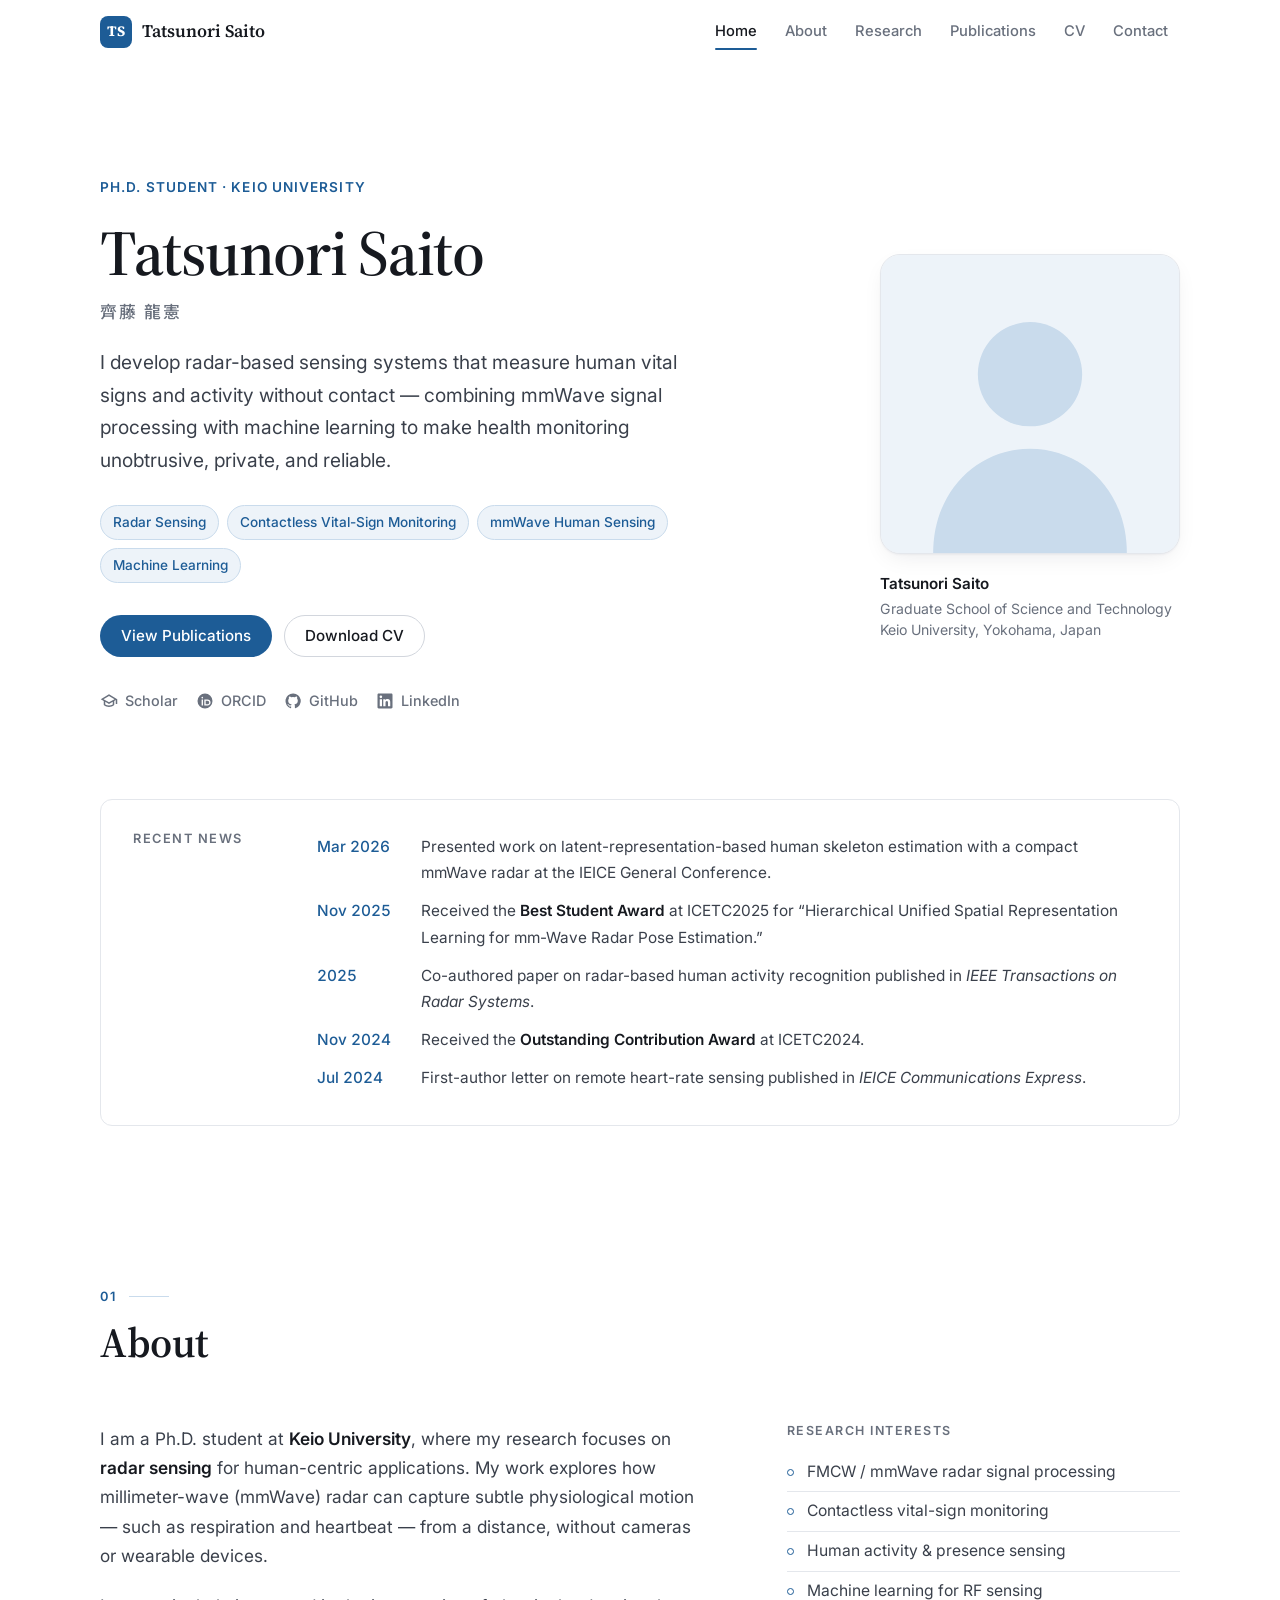
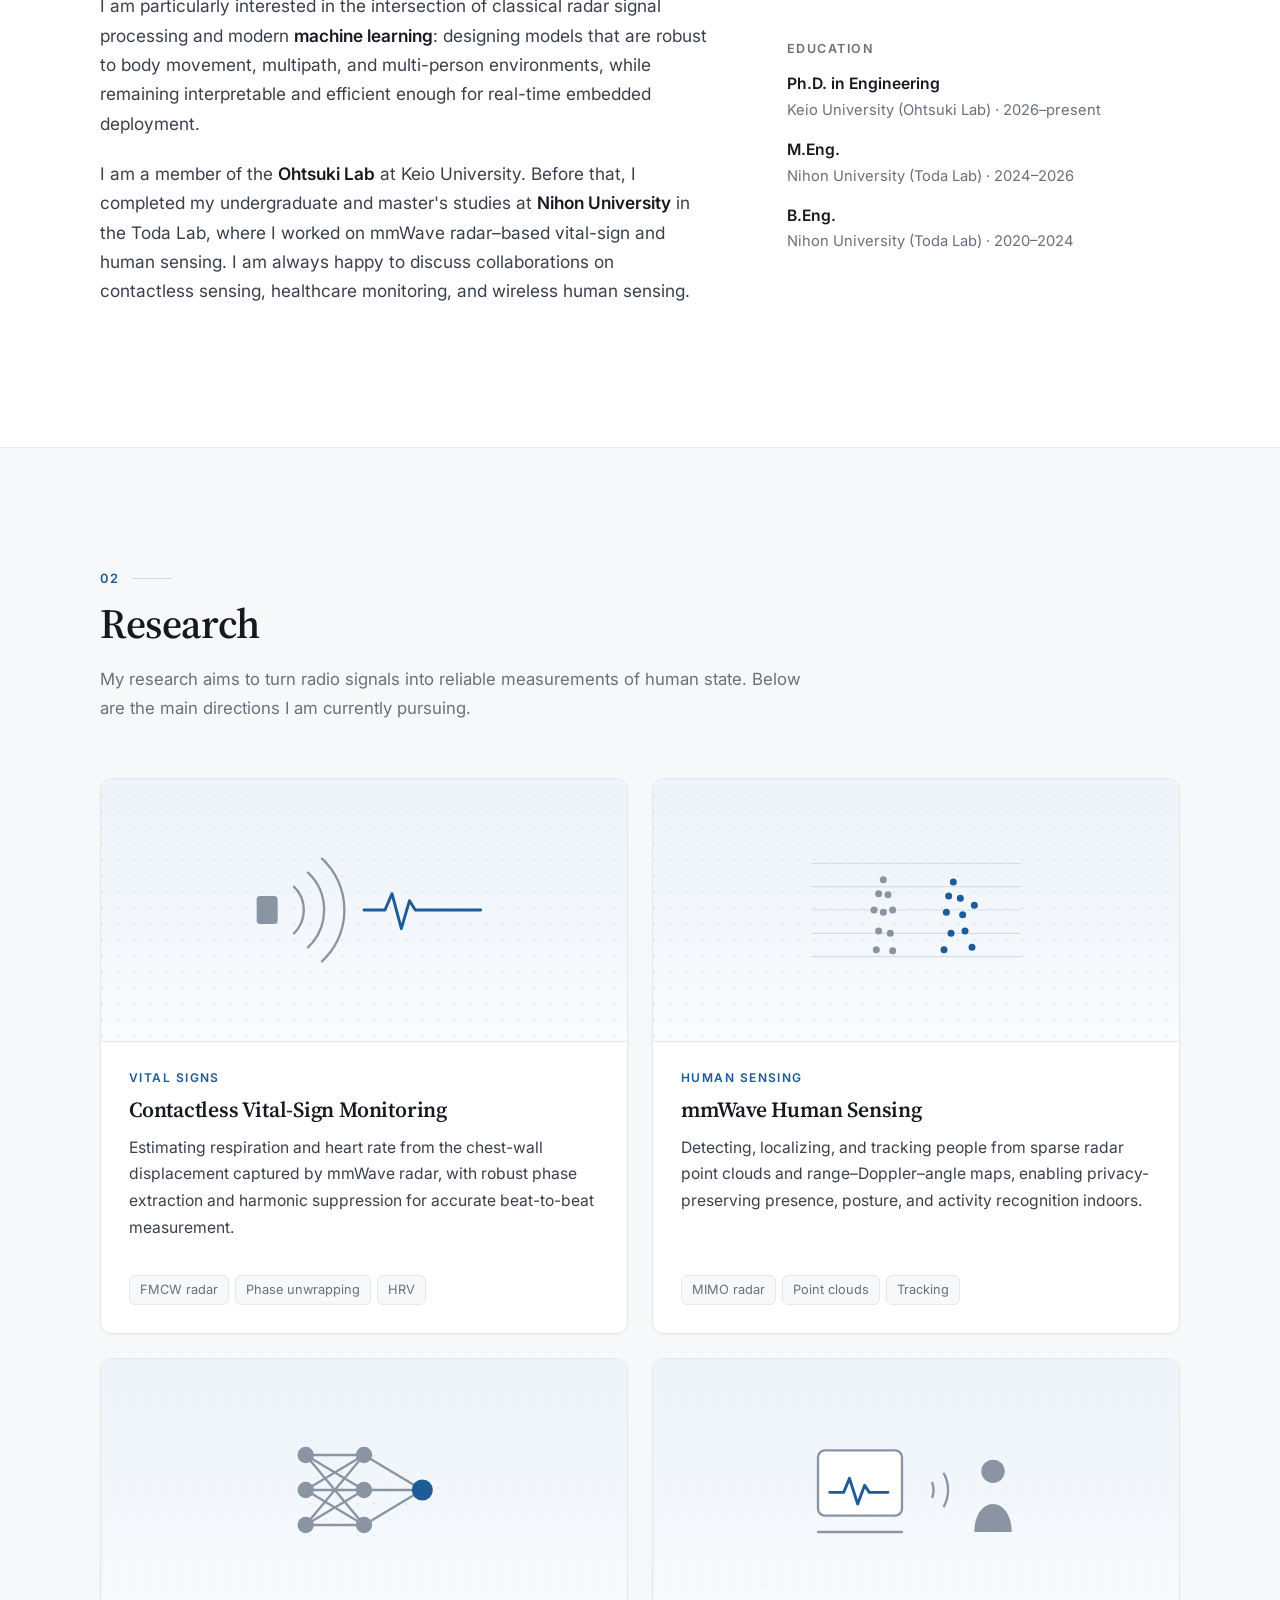
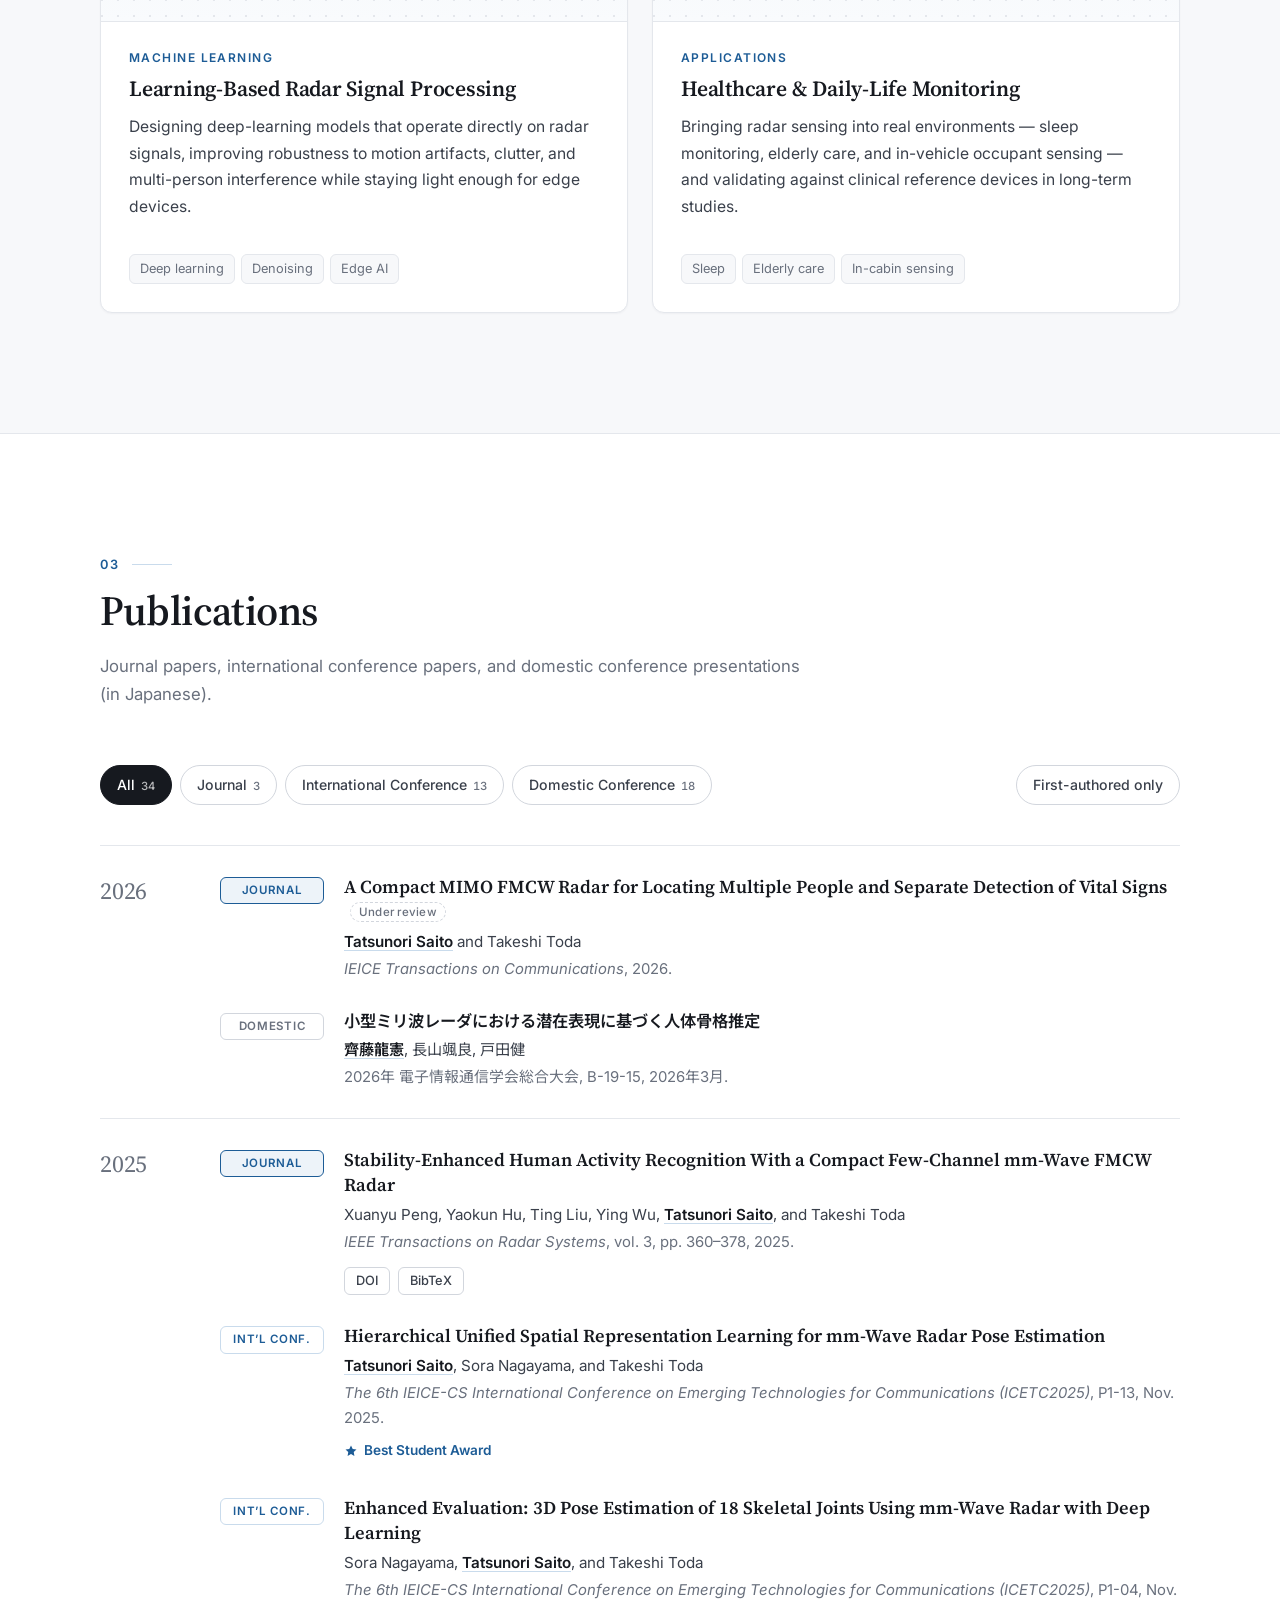
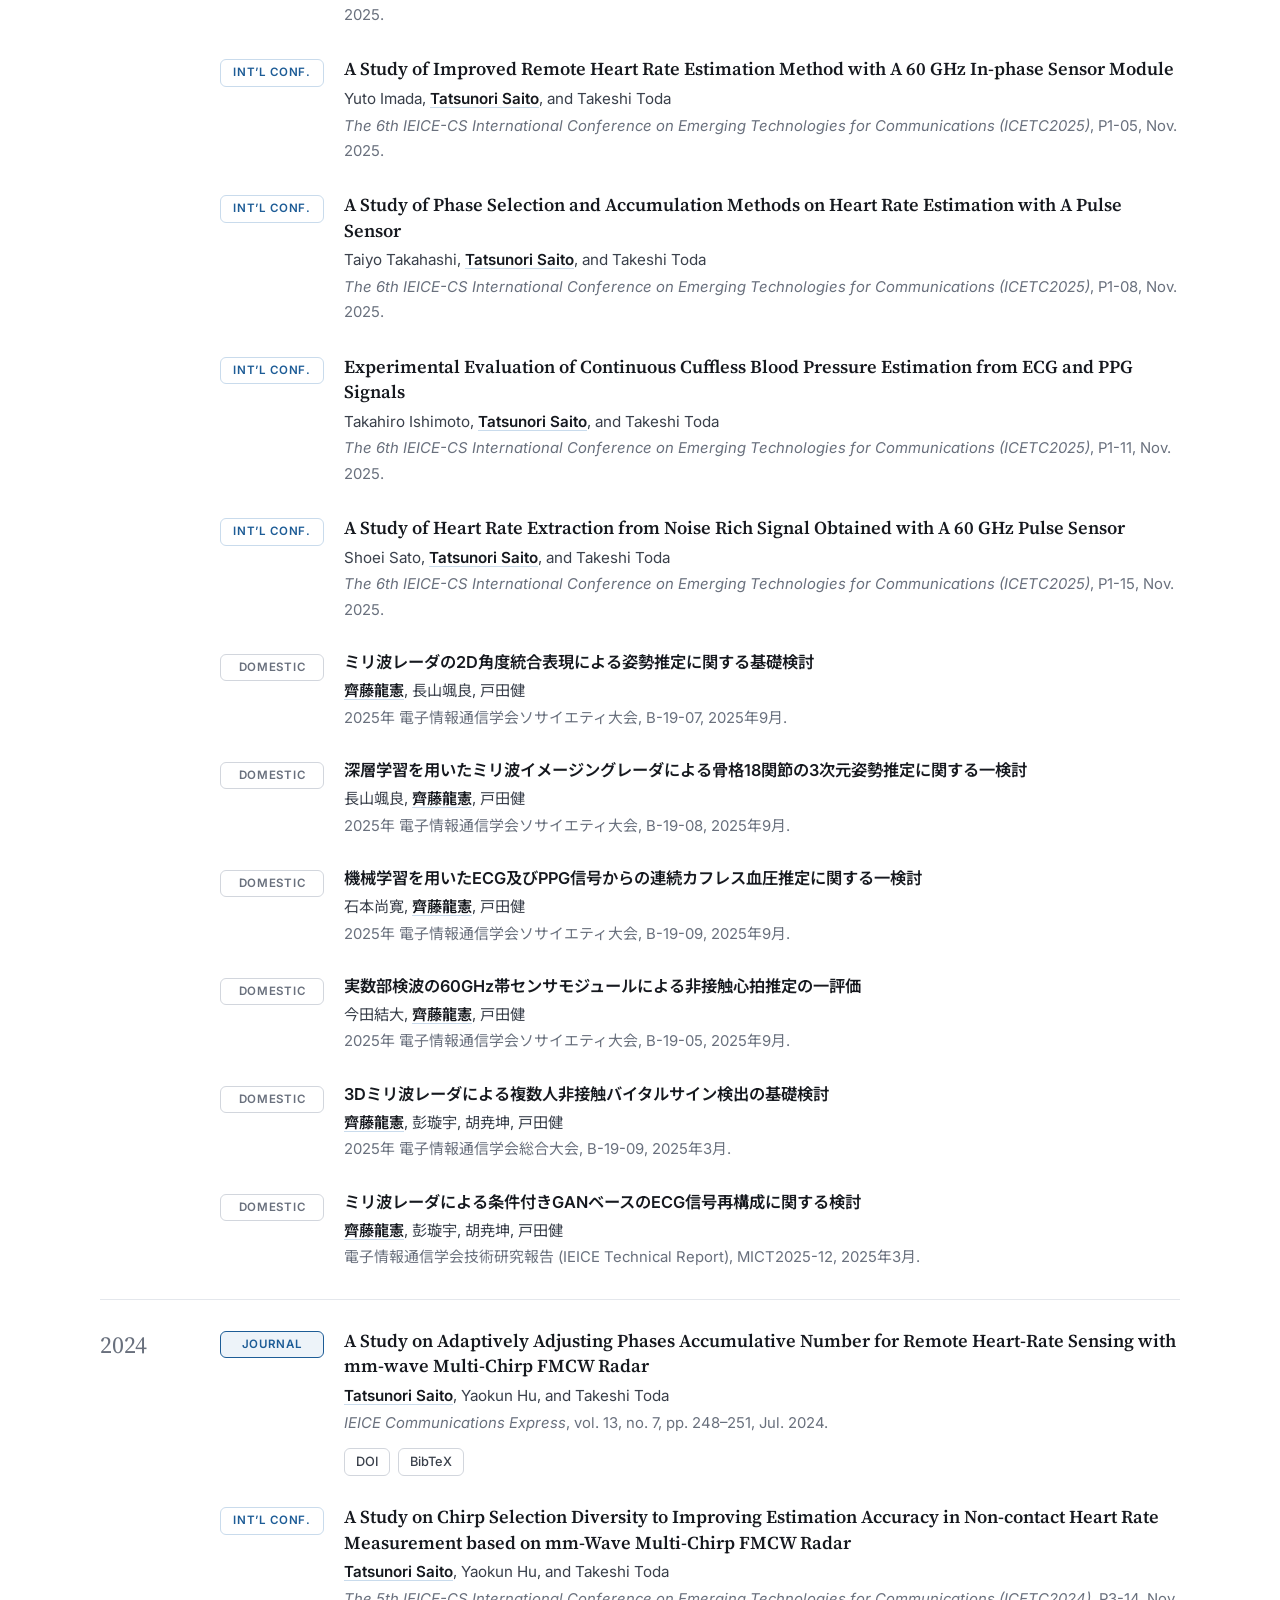
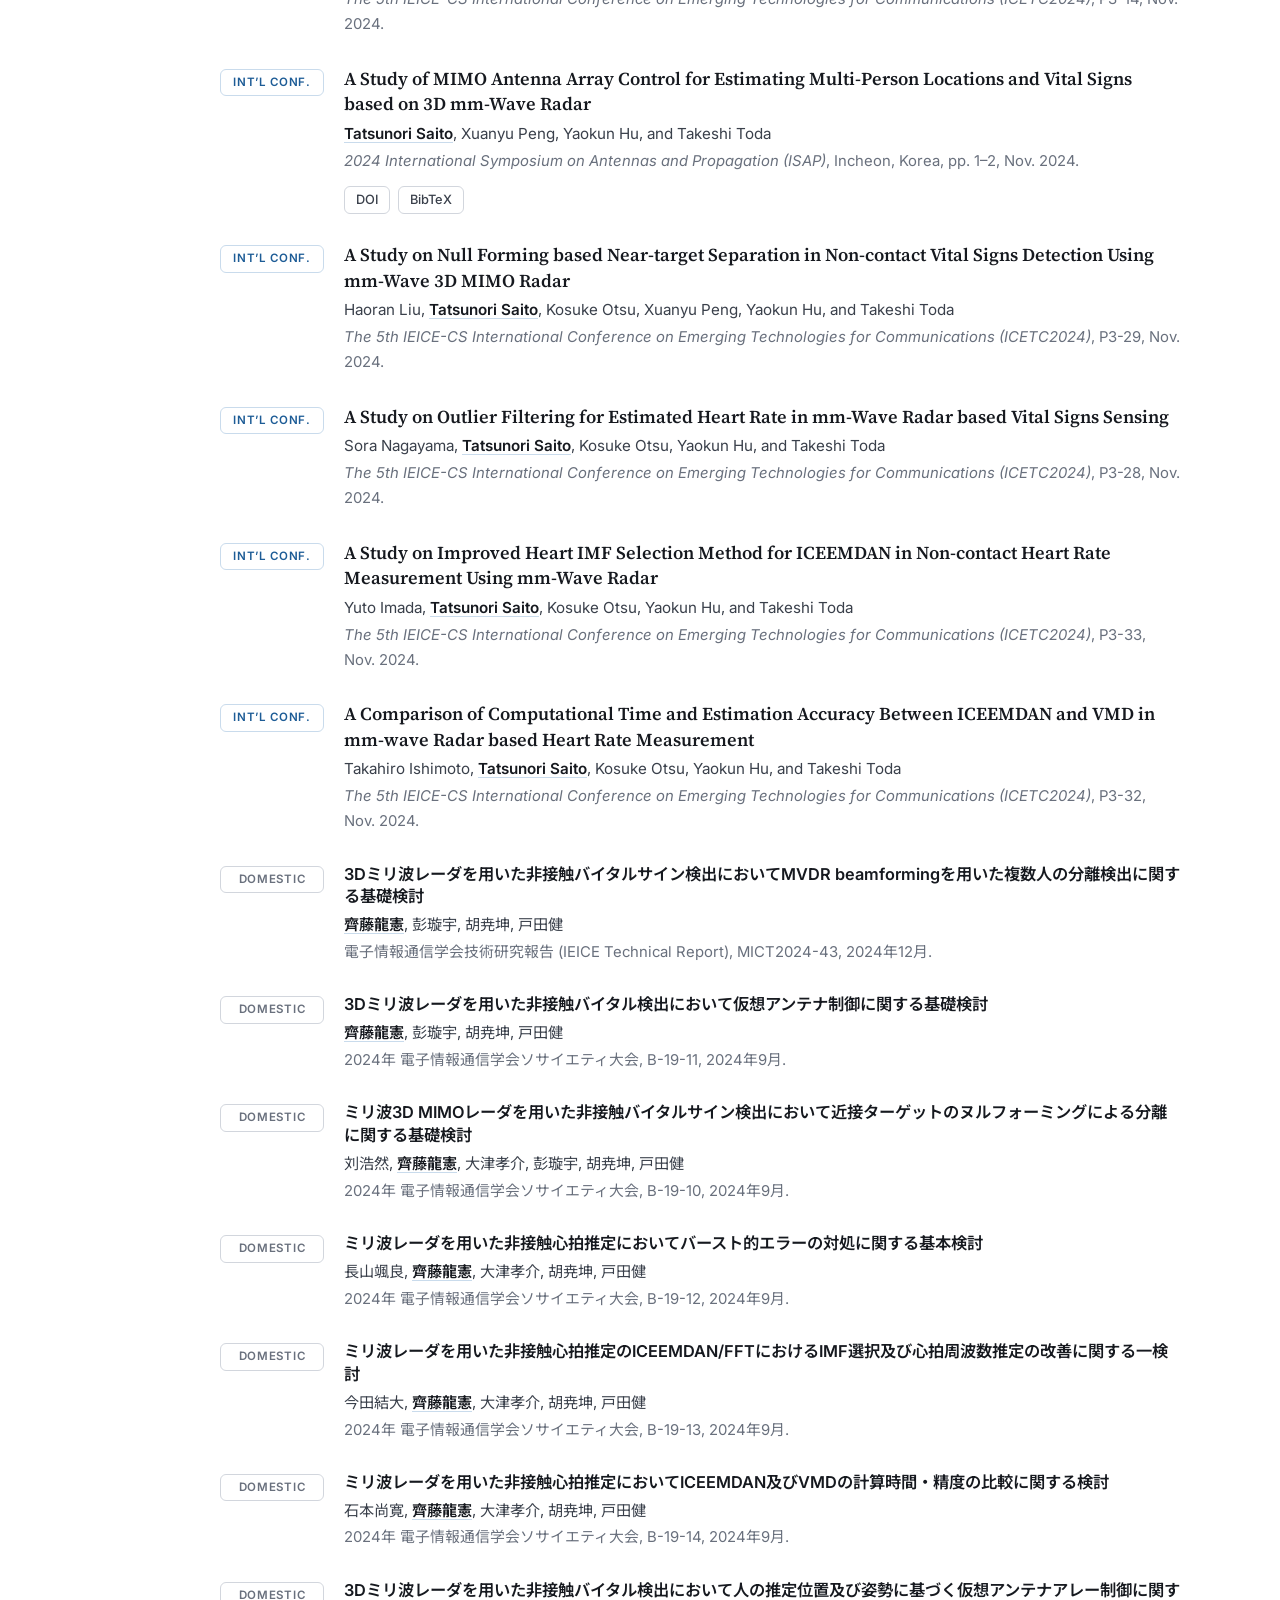
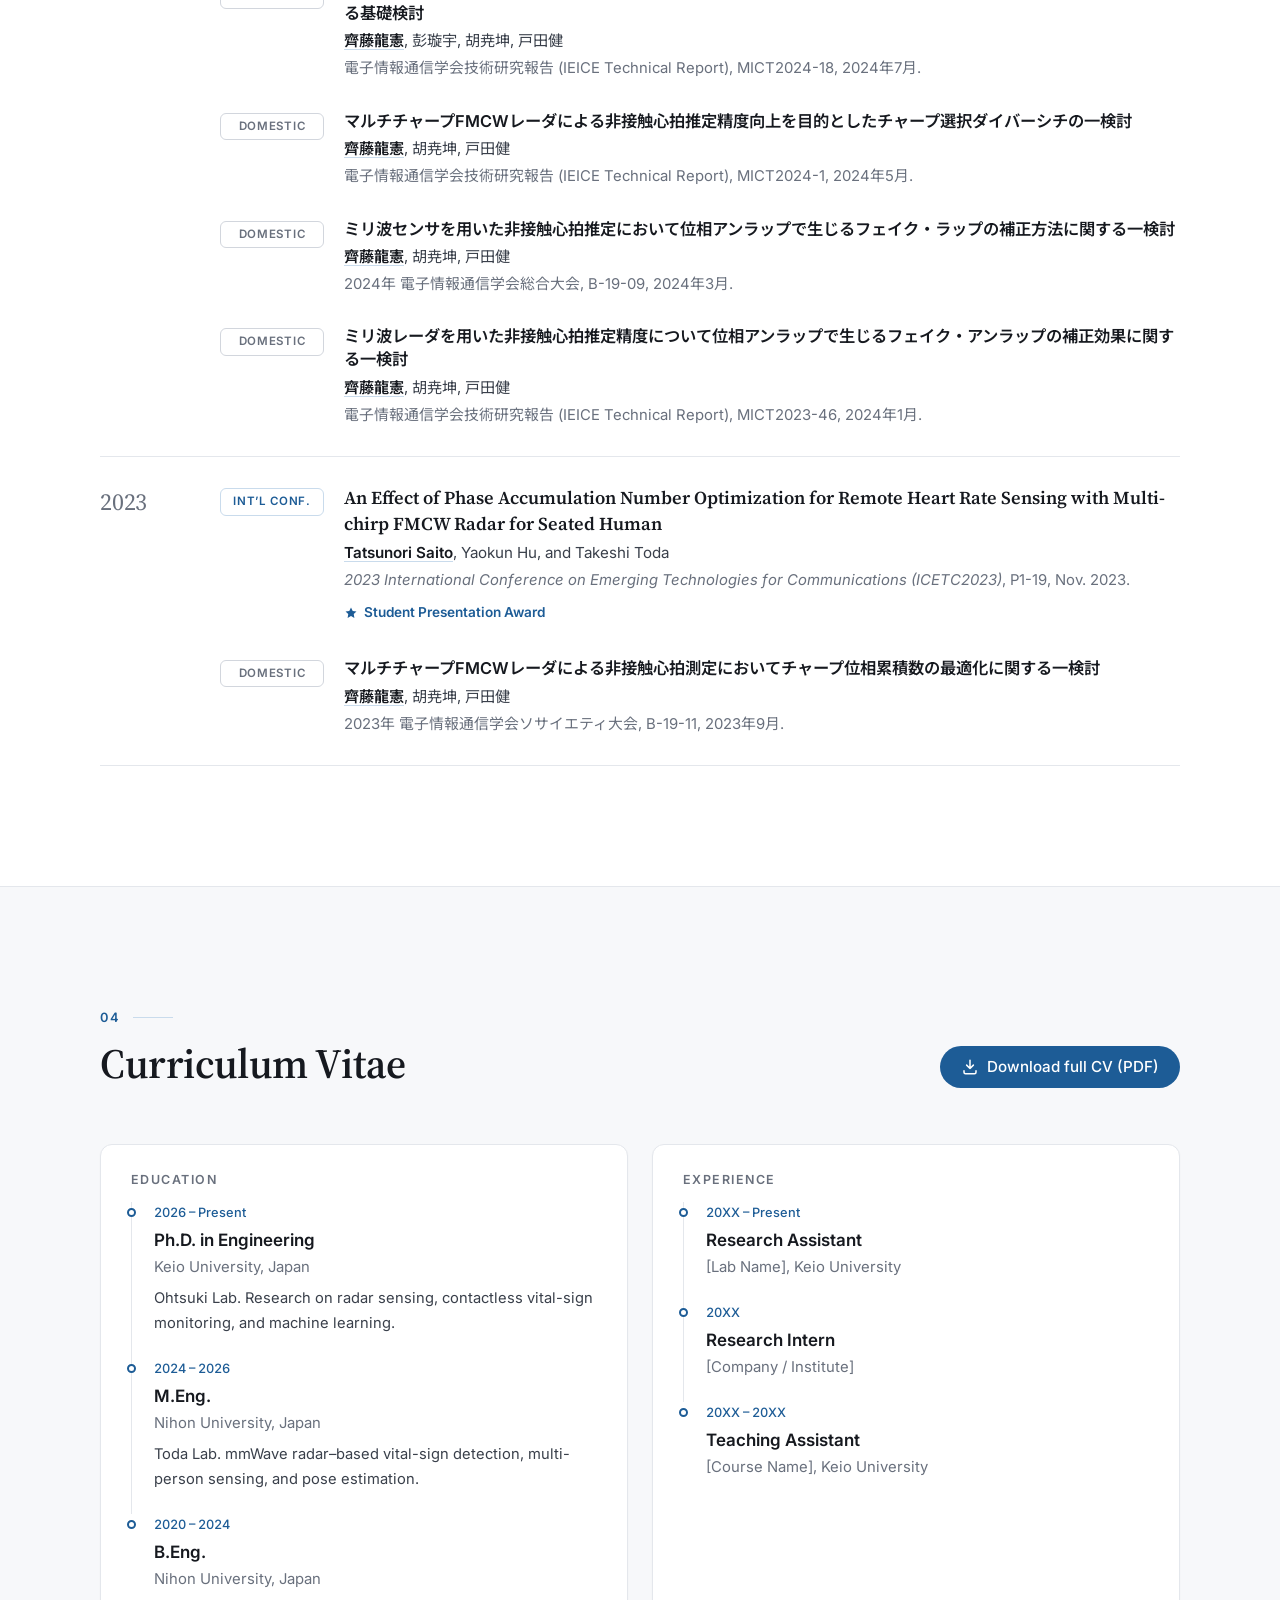
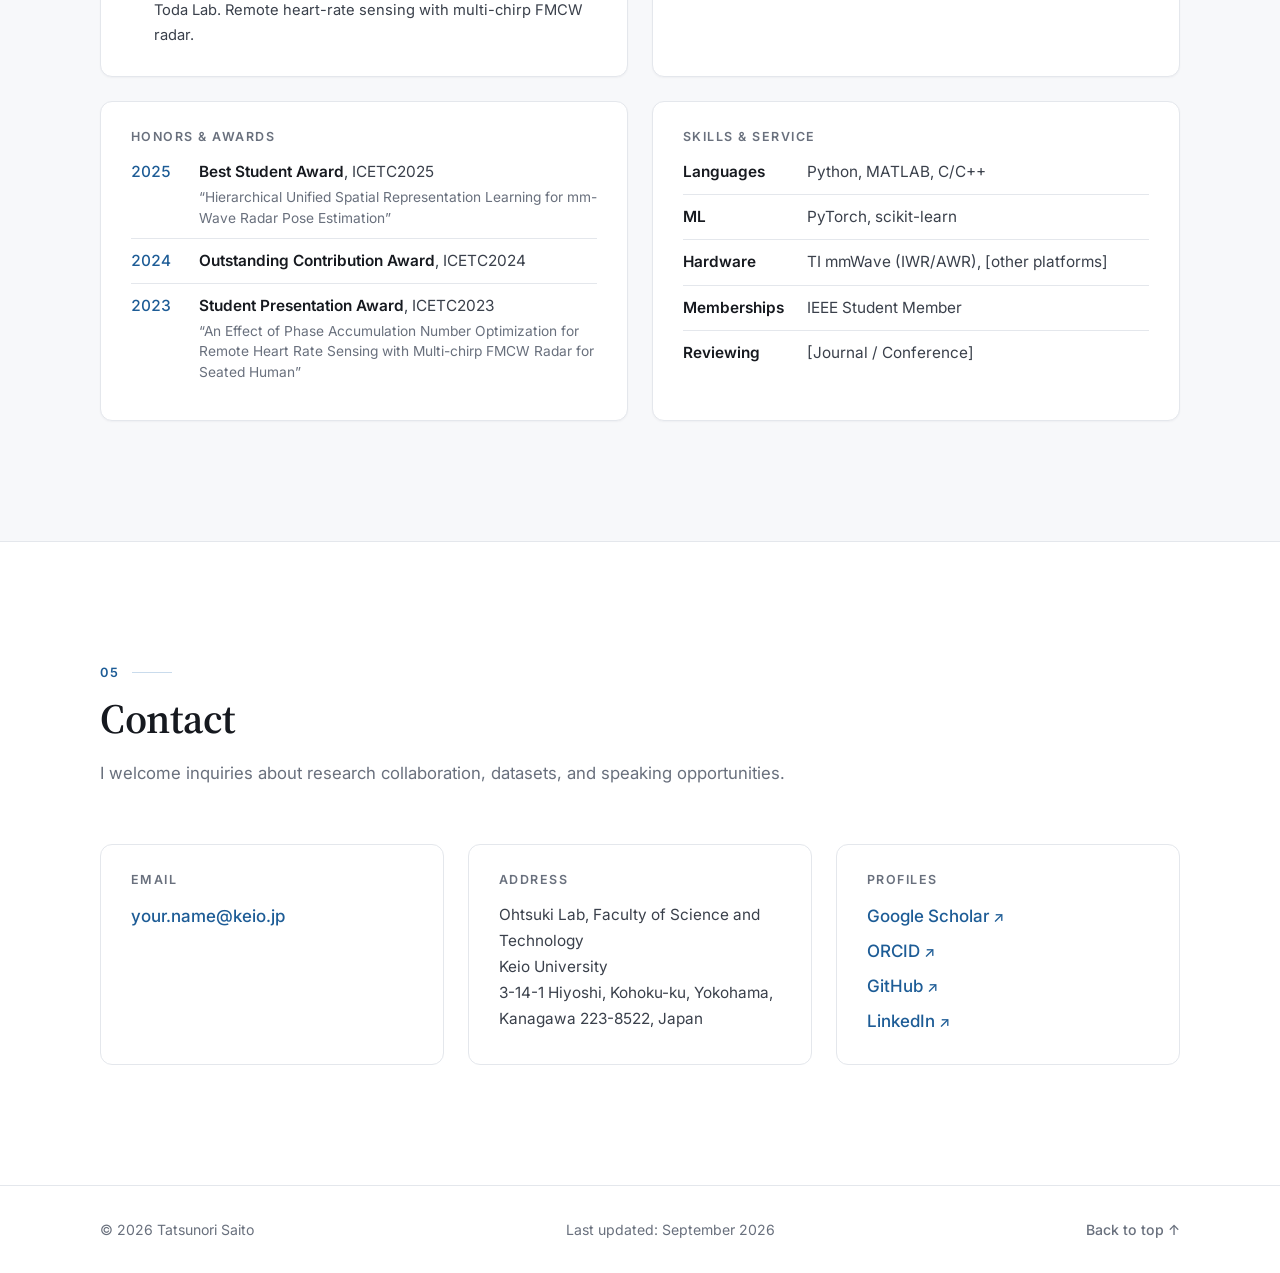
==== commit 220670f6: "update" ====
--- a/index.html
+++ b/index.html
@@ -21,7 +21,7 @@
 
   <link rel="preconnect" href="https://fonts.googleapis.com">
   <link rel="preconnect" href="https://fonts.gstatic.com" crossorigin>
-  <link href="https://fonts.googleapis.com/css2?family=Inter:wght@400;500;600&family=Source+Serif+4:opsz,wght@8..60,400;8..60,600;8..60,700&display=swap" rel="stylesheet">
+  <link href="https://fonts.googleapis.com/css2?family=Inter:wght@400;500;600&family=Noto+Sans+JP:wght@400;500;600&family=Source+Serif+4:opsz,wght@8..60,400;8..60,600;8..60,700&display=swap" rel="stylesheet">
   <link rel="stylesheet" href="assets/css/style.css">
 
   <script type="application/ld+json">
@@ -29,6 +29,7 @@
     "@context": "https://schema.org",
     "@type": "Person",
     "name": "Tatsunori Saito",
+    "alternateName": "齊藤龍憲",
     "jobTitle": "Ph.D. Student",
     "affiliation": { "@type": "CollegeOrUniversity", "name": "Keio University" },
     "url": "https://tatsunorisaito.github.io/",
@@ -80,7 +81,7 @@
       <div class="container hero-grid">
         <div class="hero-text">
           <p class="eyebrow">Ph.D. Student · Keio University</p>
-          <h1 id="hero-title">Tatsunori Saito</h1>
+          <h1 id="hero-title">Tatsunori Saito <span class="name-ja" lang="ja">齊藤 龍憲</span></h1>
           <p class="lead">
             I develop radar-based sensing systems that measure human vital signs and activity
             without contact — combining mmWave signal processing with machine learning to make
@@ -144,11 +145,13 @@
       <div class="container">
         <div class="news reveal">
           <h2 id="news-title" class="news-title">Recent News</h2>
-          <!-- TODO: replace with real news items (newest first) -->
+          <!-- Newest first; keep 3–5 items -->
           <ul class="news-list">
-            <li><time datetime="2026-09">Sep 2026</time><span>Placeholder — paper accepted at an IEEE conference.</span></li>
-            <li><time datetime="2026-04">Apr 2026</time><span>Placeholder — started the Ph.D. program at Keio University.</span></li>
-            <li><time datetime="2026-03">Mar 2026</time><span>Placeholder — received M.Eng. degree from Keio University.</span></li>
+            <li><time datetime="2026-03">Mar 2026</time><span>Presented work on latent-representation-based human skeleton estimation with a compact mmWave radar at the IEICE General Conference.</span></li>
+            <li><time datetime="2025-11">Nov 2025</time><span>Received the <strong>Best Student Award</strong> at ICETC2025 for “Hierarchical Unified Spatial Representation Learning for mm-Wave Radar Pose Estimation.”</span></li>
+            <li><time datetime="2025">2025</time><span>Co-authored paper on radar-based human activity recognition published in <em>IEEE Transactions on Radar Systems</em>.</span></li>
+            <li><time datetime="2024-11">Nov 2024</time><span>Received the <strong>Outstanding Contribution Award</strong> at ICETC2024.</span></li>
+            <li><time datetime="2024-07">Jul 2024</time><span>First-author letter on remote heart-rate sensing published in <em>IEICE Communications Express</em>.</span></li>
           </ul>
         </div>
       </div>
@@ -177,9 +180,9 @@
               for real-time embedded deployment.
             </p>
             <p>
-              <!-- TODO: add advisor / lab information -->
-              I am a member of the <em>[Lab Name]</em> under the supervision of <em>Prof. [Advisor Name]</em>.
-              I am always happy to discuss collaborations on contactless sensing, healthcare monitoring,
+              I am a member of the <strong>Ohtsuki Lab</strong> at Keio University. Before that, I completed
+              my undergraduate and master's studies at <strong>Nihon University</strong> in the Toda Lab,
+              where I worked on mmWave radar–based vital-sign and human sensing. I am always happy to discuss collaborations on contactless sensing, healthcare monitoring,
               and wireless human sensing.
             </p>
           </div>
@@ -196,19 +199,18 @@
             </div>
             <div class="fact-block">
               <h3>Education</h3>
-              <!-- TODO: confirm degrees and years -->
               <dl class="edu-list">
                 <div>
                   <dt>Ph.D. in Engineering</dt>
-                  <dd>Keio University · 20XX–present</dd>
+                  <dd>Keio University (Ohtsuki Lab) · 2026–present</dd>
                 </div>
                 <div>
                   <dt>M.Eng.</dt>
-                  <dd>Keio University · 20XX</dd>
+                  <dd>Nihon University (Toda Lab) · 2024–2026</dd>
                 </div>
                 <div>
                   <dt>B.Eng.</dt>
-                  <dd>Keio University · 20XX</dd>
+                  <dd>Nihon University (Toda Lab) · 2020–2024</dd>
                 </div>
               </dl>
             </div>
@@ -355,93 +357,358 @@
           <p class="section-kicker">03</p>
           <h2 id="pub-title">Publications</h2>
           <p class="section-intro">
-            See also my <a href="https://scholar.google.com/citations?user=YOUR_SCHOLAR_ID" target="_blank" rel="noopener">Google Scholar</a> profile.
-            <span class="muted">* equal contribution</span>
+            Journal papers, international conference papers, and domestic conference
+            presentations (in Japanese).
           </p>
         </header>
 
         <div class="pub-filters reveal" role="group" aria-label="Filter publications">
           <button type="button" class="filter-btn is-active" data-filter="all" aria-pressed="true">All</button>
           <button type="button" class="filter-btn" data-filter="journal" aria-pressed="false">Journal</button>
-          <button type="button" class="filter-btn" data-filter="conference" aria-pressed="false">Conference</button>
-          <button type="button" class="filter-btn" data-filter="preprint" aria-pressed="false">Preprint</button>
+          <button type="button" class="filter-btn" data-filter="international" aria-pressed="false">International Conference</button>
+          <button type="button" class="filter-btn" data-filter="domestic" aria-pressed="false">Domestic Conference</button>
+          <button type="button" class="filter-btn filter-first" data-filter-first aria-pressed="false">First-authored only</button>
         </div>
 
         <!--
-          TODO: replace the placeholder entries below with real publications.
-          Each entry: <li class="pub" data-type="journal|conference|preprint">.
-          Wrap your own name in <span class="me">…</span> to highlight it.
+          Publications, grouped by year (newest first). Within a year: journal → international → domestic.
+          Entry: <li class="pub" data-type="journal|international|domestic" [data-first="true"] [lang="ja"]>
+          Wrap your own name in <span class="me">…</span>. Filter counts are computed by JS.
         -->
         <div class="pub-groups">
           <div class="pub-year-group reveal" data-year="2026">
             <h3 class="pub-year">2026</h3>
             <ol class="pub-list">
-              <li class="pub" data-type="journal">
+              <li class="pub" data-type="journal" data-first="true">
                 <span class="pub-venue-badge badge-journal">Journal</span>
                 <div class="pub-main">
-                  <p class="pub-title">[Placeholder] Robust Contactless Heart-Rate Estimation Using mmWave FMCW Radar and Deep Learning</p>
-                  <p class="pub-authors"><span class="me">T. Saito</span>, A. Coauthor, and B. Advisor</p>
-                  <p class="pub-venue"><em>IEEE Sensors Journal</em>, vol. XX, no. X, pp. XXXX–XXXX, 2026.</p>
-                  <div class="pub-links">
-                    <a href="#" class="pub-link">PDF</a>
-                    <a href="#" class="pub-link">DOI</a>
-                    <button type="button" class="pub-link bib-toggle" aria-expanded="false">BibTeX</button>
-                  </div>
-                  <pre class="bibtex" hidden><code>@article{saito2026robust,
-  author  = {Saito, Tatsunori and Coauthor, A. and Advisor, B.},
-  title   = {Robust Contactless Heart-Rate Estimation Using mmWave FMCW Radar and Deep Learning},
-  journal = {IEEE Sensors Journal},
-  year    = {2026}
-}</code></pre>
-                </div>
-              </li>
-              <li class="pub" data-type="conference">
-                <span class="pub-venue-badge badge-conference">Conference</span>
-                <div class="pub-main">
-                  <p class="pub-title">[Placeholder] Multi-Person Vital-Sign Monitoring with MIMO Radar Beamforming</p>
-                  <p class="pub-authors"><span class="me">T. Saito</span> and B. Advisor</p>
-                  <p class="pub-venue">in <em>Proc. IEEE Radar Conference (RadarConf)</em>, 2026, pp. XX–XX.</p>
-                  <div class="pub-links">
-                    <a href="#" class="pub-link">PDF</a>
-                    <a href="#" class="pub-link">DOI</a>
-                    <a href="#" class="pub-link">Slides</a>
-                  </div>
+                  <p class="pub-title">A Compact MIMO FMCW Radar for Locating Multiple People and Separate Detection of Vital Signs <span class="pub-status">Under review</span></p>
+                  <p class="pub-authors"><span class="me">Tatsunori Saito</span> and Takeshi Toda</p>
+                  <p class="pub-venue"><em>IEICE Transactions on Communications</em>, 2026.</p>
+                </div>
+              </li>
+              <li class="pub" data-type="domestic" data-first="true" lang="ja">
+                <span class="pub-venue-badge badge-domestic">Domestic</span>
+                <div class="pub-main">
+                  <p class="pub-title">小型ミリ波レーダにおける潜在表現に基づく人体骨格推定</p>
+                  <p class="pub-authors"><span class="me">齊藤龍憲</span>, 長山颯良, 戸田健</p>
+                  <p class="pub-venue"><em>2026年 電子情報通信学会総合大会</em>, B-19-15, 2026年3月.</p>
                 </div>
               </li>
             </ol>
           </div>
-
           <div class="pub-year-group reveal" data-year="2025">
             <h3 class="pub-year">2025</h3>
             <ol class="pub-list">
-              <li class="pub" data-type="conference">
-                <span class="pub-venue-badge badge-conference">Conference</span>
-                <div class="pub-main">
-                  <p class="pub-title">[Placeholder] Respiration Pattern Classification from mmWave Radar Signals</p>
-                  <p class="pub-authors"><span class="me">T. Saito</span>*, C. Coauthor*, and B. Advisor</p>
-                  <p class="pub-venue">in <em>Proc. IEEE Engineering in Medicine and Biology Conference (EMBC)</em>, 2025.</p>
+              <li class="pub" data-type="journal">
+                <span class="pub-venue-badge badge-journal">Journal</span>
+                <div class="pub-main">
+                  <p class="pub-title">Stability-Enhanced Human Activity Recognition With a Compact Few-Channel mm-Wave FMCW Radar</p>
+                  <p class="pub-authors">Xuanyu Peng, Yaokun Hu, Ting Liu, Ying Wu, <span class="me">Tatsunori Saito</span>, and Takeshi Toda</p>
+                  <p class="pub-venue"><em>IEEE Transactions on Radar Systems</em>, vol. 3, pp. 360–378, 2025.</p>
                   <div class="pub-links">
-                    <a href="#" class="pub-link">PDF</a>
-                    <a href="#" class="pub-link">Code</a>
+                    <a href="https://doi.org/10.1109/TRS.2025.3539289" class="pub-link" target="_blank" rel="noopener">DOI</a>
+                    <button type="button" class="pub-link bib-toggle" aria-expanded="false">BibTeX</button>
                   </div>
-                </div>
-              </li>
-              <li class="pub" data-type="preprint">
-                <span class="pub-venue-badge badge-preprint">Preprint</span>
-                <div class="pub-main">
-                  <p class="pub-title">[Placeholder] Self-Supervised Representation Learning for Radar-Based Human Sensing</p>
-                  <p class="pub-authors"><span class="me">T. Saito</span>, D. Coauthor, and B. Advisor</p>
-                  <p class="pub-venue"><em>arXiv preprint</em> arXiv:25XX.XXXXX, 2025.</p>
+                  <pre class="bibtex" hidden><code>@article{peng2025stability,
+  author  = {Peng, Xuanyu and Hu, Yaokun and Liu, Ting and Wu, Ying and Saito, Tatsunori and Toda, Takeshi},
+  title   = {Stability-Enhanced Human Activity Recognition With a Compact Few-Channel mm-Wave FMCW Radar},
+  journal = {IEEE Transactions on Radar Systems},
+  volume  = {3},
+  pages   = {360--378},
+  year    = {2025}
+}</code></pre>
+                </div>
+              </li>
+              <li class="pub" data-type="international" data-first="true">
+                <span class="pub-venue-badge badge-international">Int’l Conf.</span>
+                <div class="pub-main">
+                  <p class="pub-title">Hierarchical Unified Spatial Representation Learning for mm-Wave Radar Pose Estimation</p>
+                  <p class="pub-authors"><span class="me">Tatsunori Saito</span>, Sora Nagayama, and Takeshi Toda</p>
+                  <p class="pub-venue"><em>The 6th IEICE-CS International Conference on Emerging Technologies for Communications (ICETC2025)</em>, P1-13, Nov. 2025.</p>
+                  <p class="pub-award"><svg viewBox="0 0 24 24" aria-hidden="true"><path d="M12 2.5l2.9 5.9 6.5.9-4.7 4.6 1.1 6.5L12 17.3l-5.8 3.1 1.1-6.5-4.7-4.6 6.5-.9z"/></svg>Best Student Award</p>
+                </div>
+              </li>
+              <li class="pub" data-type="international">
+                <span class="pub-venue-badge badge-international">Int’l Conf.</span>
+                <div class="pub-main">
+                  <p class="pub-title">Enhanced Evaluation: 3D Pose Estimation of 18 Skeletal Joints Using mm-Wave Radar with Deep Learning</p>
+                  <p class="pub-authors">Sora Nagayama, <span class="me">Tatsunori Saito</span>, and Takeshi Toda</p>
+                  <p class="pub-venue"><em>The 6th IEICE-CS International Conference on Emerging Technologies for Communications (ICETC2025)</em>, P1-04, Nov. 2025.</p>
+                </div>
+              </li>
+              <li class="pub" data-type="international">
+                <span class="pub-venue-badge badge-international">Int’l Conf.</span>
+                <div class="pub-main">
+                  <p class="pub-title">A Study of Improved Remote Heart Rate Estimation Method with A 60 GHz In-phase Sensor Module</p>
+                  <p class="pub-authors">Yuto Imada, <span class="me">Tatsunori Saito</span>, and Takeshi Toda</p>
+                  <p class="pub-venue"><em>The 6th IEICE-CS International Conference on Emerging Technologies for Communications (ICETC2025)</em>, P1-05, Nov. 2025.</p>
+                </div>
+              </li>
+              <li class="pub" data-type="international">
+                <span class="pub-venue-badge badge-international">Int’l Conf.</span>
+                <div class="pub-main">
+                  <p class="pub-title">A Study of Phase Selection and Accumulation Methods on Heart Rate Estimation with A Pulse Sensor</p>
+                  <p class="pub-authors">Taiyo Takahashi, <span class="me">Tatsunori Saito</span>, and Takeshi Toda</p>
+                  <p class="pub-venue"><em>The 6th IEICE-CS International Conference on Emerging Technologies for Communications (ICETC2025)</em>, P1-08, Nov. 2025.</p>
+                </div>
+              </li>
+              <li class="pub" data-type="international">
+                <span class="pub-venue-badge badge-international">Int’l Conf.</span>
+                <div class="pub-main">
+                  <p class="pub-title">Experimental Evaluation of Continuous Cuffless Blood Pressure Estimation from ECG and PPG Signals</p>
+                  <p class="pub-authors">Takahiro Ishimoto, <span class="me">Tatsunori Saito</span>, and Takeshi Toda</p>
+                  <p class="pub-venue"><em>The 6th IEICE-CS International Conference on Emerging Technologies for Communications (ICETC2025)</em>, P1-11, Nov. 2025.</p>
+                </div>
+              </li>
+              <li class="pub" data-type="international">
+                <span class="pub-venue-badge badge-international">Int’l Conf.</span>
+                <div class="pub-main">
+                  <p class="pub-title">A Study of Heart Rate Extraction from Noise Rich Signal Obtained with A 60 GHz Pulse Sensor</p>
+                  <p class="pub-authors">Shoei Sato, <span class="me">Tatsunori Saito</span>, and Takeshi Toda</p>
+                  <p class="pub-venue"><em>The 6th IEICE-CS International Conference on Emerging Technologies for Communications (ICETC2025)</em>, P1-15, Nov. 2025.</p>
+                </div>
+              </li>
+              <li class="pub" data-type="domestic" data-first="true" lang="ja">
+                <span class="pub-venue-badge badge-domestic">Domestic</span>
+                <div class="pub-main">
+                  <p class="pub-title">ミリ波レーダの2D角度統合表現による姿勢推定に関する基礎検討</p>
+                  <p class="pub-authors"><span class="me">齊藤龍憲</span>, 長山颯良, 戸田健</p>
+                  <p class="pub-venue"><em>2025年 電子情報通信学会ソサイエティ大会</em>, B-19-07, 2025年9月.</p>
+                </div>
+              </li>
+              <li class="pub" data-type="domestic" lang="ja">
+                <span class="pub-venue-badge badge-domestic">Domestic</span>
+                <div class="pub-main">
+                  <p class="pub-title">深層学習を用いたミリ波イメージングレーダによる骨格18関節の3次元姿勢推定に関する一検討</p>
+                  <p class="pub-authors">長山颯良, <span class="me">齊藤龍憲</span>, 戸田健</p>
+                  <p class="pub-venue"><em>2025年 電子情報通信学会ソサイエティ大会</em>, B-19-08, 2025年9月.</p>
+                </div>
+              </li>
+              <li class="pub" data-type="domestic" lang="ja">
+                <span class="pub-venue-badge badge-domestic">Domestic</span>
+                <div class="pub-main">
+                  <p class="pub-title">機械学習を用いたECG及びPPG信号からの連続カフレス血圧推定に関する一検討</p>
+                  <p class="pub-authors">石本尚寛, <span class="me">齊藤龍憲</span>, 戸田健</p>
+                  <p class="pub-venue"><em>2025年 電子情報通信学会ソサイエティ大会</em>, B-19-09, 2025年9月.</p>
+                </div>
+              </li>
+              <li class="pub" data-type="domestic" lang="ja">
+                <span class="pub-venue-badge badge-domestic">Domestic</span>
+                <div class="pub-main">
+                  <p class="pub-title">実数部検波の60GHz帯センサモジュールによる非接触心拍推定の一評価</p>
+                  <p class="pub-authors">今田結大, <span class="me">齊藤龍憲</span>, 戸田健</p>
+                  <p class="pub-venue"><em>2025年 電子情報通信学会ソサイエティ大会</em>, B-19-05, 2025年9月.</p>
+                </div>
+              </li>
+              <li class="pub" data-type="domestic" data-first="true" lang="ja">
+                <span class="pub-venue-badge badge-domestic">Domestic</span>
+                <div class="pub-main">
+                  <p class="pub-title">3Dミリ波レーダによる複数人非接触バイタルサイン検出の基礎検討</p>
+                  <p class="pub-authors"><span class="me">齊藤龍憲</span>, 彭璇宇, 胡尭坤, 戸田健</p>
+                  <p class="pub-venue"><em>2025年 電子情報通信学会総合大会</em>, B-19-09, 2025年3月.</p>
+                </div>
+              </li>
+              <li class="pub" data-type="domestic" data-first="true" lang="ja">
+                <span class="pub-venue-badge badge-domestic">Domestic</span>
+                <div class="pub-main">
+                  <p class="pub-title">ミリ波レーダによる条件付きGANベースのECG信号再構成に関する検討</p>
+                  <p class="pub-authors"><span class="me">齊藤龍憲</span>, 彭璇宇, 胡尭坤, 戸田健</p>
+                  <p class="pub-venue"><em>電子情報通信学会技術研究報告 (IEICE Technical Report)</em>, MICT2025-12, 2025年3月.</p>
+                </div>
+              </li>
+            </ol>
+          </div>
+          <div class="pub-year-group reveal" data-year="2024">
+            <h3 class="pub-year">2024</h3>
+            <ol class="pub-list">
+              <li class="pub" data-type="journal" data-first="true">
+                <span class="pub-venue-badge badge-journal">Journal</span>
+                <div class="pub-main">
+                  <p class="pub-title">A Study on Adaptively Adjusting Phases Accumulative Number for Remote Heart-Rate Sensing with mm-wave Multi-Chirp FMCW Radar</p>
+                  <p class="pub-authors"><span class="me">Tatsunori Saito</span>, Yaokun Hu, and Takeshi Toda</p>
+                  <p class="pub-venue"><em>IEICE Communications Express</em>, vol. 13, no. 7, pp. 248–251, Jul. 2024.</p>
                   <div class="pub-links">
-                    <a href="#" class="pub-link">arXiv</a>
+                    <a href="https://doi.org/10.23919/comex.2024XBL0061" class="pub-link" target="_blank" rel="noopener">DOI</a>
+                    <button type="button" class="pub-link bib-toggle" aria-expanded="false">BibTeX</button>
                   </div>
+                  <pre class="bibtex" hidden><code>@article{saito2024adaptive,
+  author  = {Saito, Tatsunori and Hu, Yaokun and Toda, Takeshi},
+  title   = {A Study on Adaptively Adjusting Phases Accumulative Number for Remote Heart-Rate Sensing with mm-wave Multi-Chirp FMCW Radar},
+  journal = {IEICE Communications Express},
+  volume  = {13},
+  number  = {7},
+  pages   = {248--251},
+  year    = {2024}
+}</code></pre>
+                </div>
+              </li>
+              <li class="pub" data-type="international" data-first="true">
+                <span class="pub-venue-badge badge-international">Int’l Conf.</span>
+                <div class="pub-main">
+                  <p class="pub-title">A Study on Chirp Selection Diversity to Improving Estimation Accuracy in Non-contact Heart Rate Measurement based on mm-Wave Multi-Chirp FMCW Radar</p>
+                  <p class="pub-authors"><span class="me">Tatsunori Saito</span>, Yaokun Hu, and Takeshi Toda</p>
+                  <p class="pub-venue"><em>The 5th IEICE-CS International Conference on Emerging Technologies for Communications (ICETC2024)</em>, P3-14, Nov. 2024.</p>
+                </div>
+              </li>
+              <li class="pub" data-type="international" data-first="true">
+                <span class="pub-venue-badge badge-international">Int’l Conf.</span>
+                <div class="pub-main">
+                  <p class="pub-title">A Study of MIMO Antenna Array Control for Estimating Multi-Person Locations and Vital Signs based on 3D mm-Wave Radar</p>
+                  <p class="pub-authors"><span class="me">Tatsunori Saito</span>, Xuanyu Peng, Yaokun Hu, and Takeshi Toda</p>
+                  <p class="pub-venue"><em>2024 International Symposium on Antennas and Propagation (ISAP)</em>, Incheon, Korea, pp. 1–2, Nov. 2024.</p>
+                  <div class="pub-links">
+                    <a href="https://doi.org/10.1109/ISAP62502.2024.10846588" class="pub-link" target="_blank" rel="noopener">DOI</a>
+                    <button type="button" class="pub-link bib-toggle" aria-expanded="false">BibTeX</button>
+                  </div>
+                  <pre class="bibtex" hidden><code>@inproceedings{saito2024mimo,
+  author    = {Saito, Tatsunori and Peng, Xuanyu and Hu, Yaokun and Toda, Takeshi},
+  title     = {A Study of MIMO Antenna Array Control for Estimating Multi-Person Locations and Vital Signs based on 3D mm-Wave Radar},
+  booktitle = {2024 International Symposium on Antennas and Propagation (ISAP)},
+  pages     = {1--2},
+  year      = {2024}
+}</code></pre>
+                </div>
+              </li>
+              <li class="pub" data-type="international">
+                <span class="pub-venue-badge badge-international">Int’l Conf.</span>
+                <div class="pub-main">
+                  <p class="pub-title">A Study on Null Forming based Near-target Separation in Non-contact Vital Signs Detection Using mm-Wave 3D MIMO Radar</p>
+                  <p class="pub-authors">Haoran Liu, <span class="me">Tatsunori Saito</span>, Kosuke Otsu, Xuanyu Peng, Yaokun Hu, and Takeshi Toda</p>
+                  <p class="pub-venue"><em>The 5th IEICE-CS International Conference on Emerging Technologies for Communications (ICETC2024)</em>, P3-29, Nov. 2024.</p>
+                </div>
+              </li>
+              <li class="pub" data-type="international">
+                <span class="pub-venue-badge badge-international">Int’l Conf.</span>
+                <div class="pub-main">
+                  <p class="pub-title">A Study on Outlier Filtering for Estimated Heart Rate in mm-Wave Radar based Vital Signs Sensing</p>
+                  <p class="pub-authors">Sora Nagayama, <span class="me">Tatsunori Saito</span>, Kosuke Otsu, Yaokun Hu, and Takeshi Toda</p>
+                  <p class="pub-venue"><em>The 5th IEICE-CS International Conference on Emerging Technologies for Communications (ICETC2024)</em>, P3-28, Nov. 2024.</p>
+                </div>
+              </li>
+              <li class="pub" data-type="international">
+                <span class="pub-venue-badge badge-international">Int’l Conf.</span>
+                <div class="pub-main">
+                  <p class="pub-title">A Study on Improved Heart IMF Selection Method for ICEEMDAN in Non-contact Heart Rate Measurement Using mm-Wave Radar</p>
+                  <p class="pub-authors">Yuto Imada, <span class="me">Tatsunori Saito</span>, Kosuke Otsu, Yaokun Hu, and Takeshi Toda</p>
+                  <p class="pub-venue"><em>The 5th IEICE-CS International Conference on Emerging Technologies for Communications (ICETC2024)</em>, P3-33, Nov. 2024.</p>
+                </div>
+              </li>
+              <li class="pub" data-type="international">
+                <span class="pub-venue-badge badge-international">Int’l Conf.</span>
+                <div class="pub-main">
+                  <p class="pub-title">A Comparison of Computational Time and Estimation Accuracy Between ICEEMDAN and VMD in mm-wave Radar based Heart Rate Measurement</p>
+                  <p class="pub-authors">Takahiro Ishimoto, <span class="me">Tatsunori Saito</span>, Kosuke Otsu, Yaokun Hu, and Takeshi Toda</p>
+                  <p class="pub-venue"><em>The 5th IEICE-CS International Conference on Emerging Technologies for Communications (ICETC2024)</em>, P3-32, Nov. 2024.</p>
+                </div>
+              </li>
+              <li class="pub" data-type="domestic" data-first="true" lang="ja">
+                <span class="pub-venue-badge badge-domestic">Domestic</span>
+                <div class="pub-main">
+                  <p class="pub-title">3Dミリ波レーダを用いた非接触バイタルサイン検出においてMVDR beamformingを用いた複数人の分離検出に関する基礎検討</p>
+                  <p class="pub-authors"><span class="me">齊藤龍憲</span>, 彭璇宇, 胡尭坤, 戸田健</p>
+                  <p class="pub-venue"><em>電子情報通信学会技術研究報告 (IEICE Technical Report)</em>, MICT2024-43, 2024年12月.</p>
+                </div>
+              </li>
+              <li class="pub" data-type="domestic" data-first="true" lang="ja">
+                <span class="pub-venue-badge badge-domestic">Domestic</span>
+                <div class="pub-main">
+                  <p class="pub-title">3Dミリ波レーダを用いた非接触バイタル検出において仮想アンテナ制御に関する基礎検討</p>
+                  <p class="pub-authors"><span class="me">齊藤龍憲</span>, 彭璇宇, 胡尭坤, 戸田健</p>
+                  <p class="pub-venue"><em>2024年 電子情報通信学会ソサイエティ大会</em>, B-19-11, 2024年9月.</p>
+                </div>
+              </li>
+              <li class="pub" data-type="domestic" lang="ja">
+                <span class="pub-venue-badge badge-domestic">Domestic</span>
+                <div class="pub-main">
+                  <p class="pub-title">ミリ波3D MIMOレーダを用いた非接触バイタルサイン検出において近接ターゲットのヌルフォーミングによる分離に関する基礎検討</p>
+                  <p class="pub-authors">刘浩然, <span class="me">齊藤龍憲</span>, 大津孝介, 彭璇宇, 胡尭坤, 戸田健</p>
+                  <p class="pub-venue"><em>2024年 電子情報通信学会ソサイエティ大会</em>, B-19-10, 2024年9月.</p>
+                </div>
+              </li>
+              <li class="pub" data-type="domestic" lang="ja">
+                <span class="pub-venue-badge badge-domestic">Domestic</span>
+                <div class="pub-main">
+                  <p class="pub-title">ミリ波レーダを用いた非接触心拍推定においてバースト的エラーの対処に関する基本検討</p>
+                  <p class="pub-authors">長山颯良, <span class="me">齊藤龍憲</span>, 大津孝介, 胡尭坤, 戸田健</p>
+                  <p class="pub-venue"><em>2024年 電子情報通信学会ソサイエティ大会</em>, B-19-12, 2024年9月.</p>
+                </div>
+              </li>
+              <li class="pub" data-type="domestic" lang="ja">
+                <span class="pub-venue-badge badge-domestic">Domestic</span>
+                <div class="pub-main">
+                  <p class="pub-title">ミリ波レーダを用いた非接触心拍推定のICEEMDAN/FFTにおけるIMF選択及び心拍周波数推定の改善に関する一検討</p>
+                  <p class="pub-authors">今田結大, <span class="me">齊藤龍憲</span>, 大津孝介, 胡尭坤, 戸田健</p>
+                  <p class="pub-venue"><em>2024年 電子情報通信学会ソサイエティ大会</em>, B-19-13, 2024年9月.</p>
+                </div>
+              </li>
+              <li class="pub" data-type="domestic" lang="ja">
+                <span class="pub-venue-badge badge-domestic">Domestic</span>
+                <div class="pub-main">
+                  <p class="pub-title">ミリ波レーダを用いた非接触心拍推定においてICEEMDAN及びVMDの計算時間・精度の比較に関する検討</p>
+                  <p class="pub-authors">石本尚寛, <span class="me">齊藤龍憲</span>, 大津孝介, 胡尭坤, 戸田健</p>
+                  <p class="pub-venue"><em>2024年 電子情報通信学会ソサイエティ大会</em>, B-19-14, 2024年9月.</p>
+                </div>
+              </li>
+              <li class="pub" data-type="domestic" data-first="true" lang="ja">
+                <span class="pub-venue-badge badge-domestic">Domestic</span>
+                <div class="pub-main">
+                  <p class="pub-title">3Dミリ波レーダを用いた非接触バイタル検出において人の推定位置及び姿勢に基づく仮想アンテナアレー制御に関する基礎検討</p>
+                  <p class="pub-authors"><span class="me">齊藤龍憲</span>, 彭璇宇, 胡尭坤, 戸田健</p>
+                  <p class="pub-venue"><em>電子情報通信学会技術研究報告 (IEICE Technical Report)</em>, MICT2024-18, 2024年7月.</p>
+                </div>
+              </li>
+              <li class="pub" data-type="domestic" data-first="true" lang="ja">
+                <span class="pub-venue-badge badge-domestic">Domestic</span>
+                <div class="pub-main">
+                  <p class="pub-title">マルチチャープFMCWレーダによる非接触心拍推定精度向上を目的としたチャープ選択ダイバーシチの一検討</p>
+                  <p class="pub-authors"><span class="me">齊藤龍憲</span>, 胡尭坤, 戸田健</p>
+                  <p class="pub-venue"><em>電子情報通信学会技術研究報告 (IEICE Technical Report)</em>, MICT2024-1, 2024年5月.</p>
+                </div>
+              </li>
+              <li class="pub" data-type="domestic" data-first="true" lang="ja">
+                <span class="pub-venue-badge badge-domestic">Domestic</span>
+                <div class="pub-main">
+                  <p class="pub-title">ミリ波センサを用いた非接触心拍推定において位相アンラップで生じるフェイク・ラップの補正方法に関する一検討</p>
+                  <p class="pub-authors"><span class="me">齊藤龍憲</span>, 胡尭坤, 戸田健</p>
+                  <p class="pub-venue"><em>2024年 電子情報通信学会総合大会</em>, B-19-09, 2024年3月.</p>
+                </div>
+              </li>
+              <li class="pub" data-type="domestic" data-first="true" lang="ja">
+                <span class="pub-venue-badge badge-domestic">Domestic</span>
+                <div class="pub-main">
+                  <p class="pub-title">ミリ波レーダを用いた非接触心拍推定精度について位相アンラップで生じるフェイク・アンラップの補正効果に関する一検討</p>
+                  <p class="pub-authors"><span class="me">齊藤龍憲</span>, 胡尭坤, 戸田健</p>
+                  <p class="pub-venue"><em>電子情報通信学会技術研究報告 (IEICE Technical Report)</em>, MICT2023-46, 2024年1月.</p>
                 </div>
               </li>
             </ol>
           </div>
+          <div class="pub-year-group reveal" data-year="2023">
+            <h3 class="pub-year">2023</h3>
+            <ol class="pub-list">
+              <li class="pub" data-type="international" data-first="true">
+                <span class="pub-venue-badge badge-international">Int’l Conf.</span>
+                <div class="pub-main">
+                  <p class="pub-title">An Effect of Phase Accumulation Number Optimization for Remote Heart Rate Sensing with Multi-chirp FMCW Radar for Seated Human</p>
+                  <p class="pub-authors"><span class="me">Tatsunori Saito</span>, Yaokun Hu, and Takeshi Toda</p>
+                  <p class="pub-venue"><em>2023 International Conference on Emerging Technologies for Communications (ICETC2023)</em>, P1-19, Nov. 2023.</p>
+                  <p class="pub-award"><svg viewBox="0 0 24 24" aria-hidden="true"><path d="M12 2.5l2.9 5.9 6.5.9-4.7 4.6 1.1 6.5L12 17.3l-5.8 3.1 1.1-6.5-4.7-4.6 6.5-.9z"/></svg>Student Presentation Award</p>
+                </div>
+              </li>
+              <li class="pub" data-type="domestic" data-first="true" lang="ja">
+                <span class="pub-venue-badge badge-domestic">Domestic</span>
+                <div class="pub-main">
+                  <p class="pub-title">マルチチャープFMCWレーダによる非接触心拍測定においてチャープ位相累積数の最適化に関する一検討</p>
+                  <p class="pub-authors"><span class="me">齊藤龍憲</span>, 胡尭坤, 戸田健</p>
+                  <p class="pub-venue"><em>2023年 電子情報通信学会ソサイエティ大会</em>, B-19-11, 2023年9月.</p>
+                </div>
+              </li>
+            </ol>
+          </div>
         </div>
 
-        <p class="pub-empty" hidden>No publications in this category yet.</p>
+        <p class="pub-empty" hidden>No publications match this filter.</p>
       </div>
     </section>
 
@@ -465,20 +732,22 @@
             <h3>Education</h3>
             <ol class="timeline">
               <li>
-                <p class="tl-date">20XX – Present</p>
+                <p class="tl-date">2026 – Present</p>
                 <p class="tl-title">Ph.D. in Engineering</p>
                 <p class="tl-sub">Keio University, Japan</p>
-                <p class="tl-desc">Advisor: Prof. [Advisor Name]. Topic: contactless vital-sign sensing with mmWave radar.</p>
+                <p class="tl-desc">Ohtsuki Lab. Research on radar sensing, contactless vital-sign monitoring, and machine learning.</p>
               </li>
               <li>
-                <p class="tl-date">20XX – 20XX</p>
+                <p class="tl-date">2024 – 2026</p>
                 <p class="tl-title">M.Eng.</p>
-                <p class="tl-sub">Keio University, Japan</p>
+                <p class="tl-sub">Nihon University, Japan</p>
+                <p class="tl-desc">Toda Lab. mmWave radar–based vital-sign detection, multi-person sensing, and pose estimation.</p>
               </li>
               <li>
-                <p class="tl-date">20XX – 20XX</p>
+                <p class="tl-date">2020 – 2024</p>
                 <p class="tl-title">B.Eng.</p>
-                <p class="tl-sub">Keio University, Japan</p>
+                <p class="tl-sub">Nihon University, Japan</p>
+                <p class="tl-desc">Toda Lab. Remote heart-rate sensing with multi-chirp FMCW radar.</p>
               </li>
             </ol>
           </div>
@@ -507,9 +776,9 @@
           <div class="cv-block reveal">
             <h3>Honors &amp; Awards</h3>
             <ul class="award-list">
-              <li><span class="award-year">20XX</span><span>[Fellowship / Scholarship Name]</span></li>
-              <li><span class="award-year">20XX</span><span>[Best Paper / Student Award], [Conference]</span></li>
-              <li><span class="award-year">20XX</span><span>[Award Name]</span></li>
+              <li><span class="award-year">2025</span><span><strong>Best Student Award</strong>, ICETC2025<small>“Hierarchical Unified Spatial Representation Learning for mm-Wave Radar Pose Estimation”</small></span></li>
+              <li><span class="award-year">2024</span><span><strong>Outstanding Contribution Award</strong>, ICETC2024</span></li>
+              <li><span class="award-year">2023</span><span><strong>Student Presentation Award</strong>, ICETC2023<small>“An Effect of Phase Accumulation Number Optimization for Remote Heart Rate Sensing with Multi-chirp FMCW Radar for Seated Human”</small></span></li>
             </ul>
           </div>
 
@@ -550,7 +819,7 @@
             <h3>Address</h3>
             <!-- TODO: confirm office address -->
             <address>
-              [Lab Name], Faculty of Science and Technology<br>
+              Ohtsuki Lab, Faculty of Science and Technology<br>
               Keio University<br>
               3-14-1 Hiyoshi, Kohoku-ku, Yokohama, Kanagawa 223-8522, Japan
             </address>
--- a/assets/css/style.css
+++ b/assets/css/style.css
@@ -21,7 +21,7 @@
   --accent-line: #c9dbec;
 
   --font-serif: "Source Serif 4", Georgia, "Times New Roman", serif;
-  --font-sans: "Inter", system-ui, -apple-system, "Segoe UI", Roboto, "Helvetica Neue", Arial, "Hiragino Sans", "Noto Sans JP", sans-serif;
+  --font-sans: "Inter", system-ui, -apple-system, "Segoe UI", Roboto, "Helvetica Neue", Arial, "Noto Sans JP", "Hiragino Sans", "Yu Gothic", sans-serif;
   --font-mono: ui-monospace, SFMono-Regular, Menlo, Consolas, monospace;
 
   --container: 1080px;
@@ -255,6 +255,14 @@
   font-size: .85rem; font-weight: 600; letter-spacing: .08em; text-transform: uppercase;
 }
 
+.name-ja {
+  display: block;
+  margin-top: 10px;
+  font-family: var(--font-sans);
+  font-size: 1.05rem; font-weight: 500; letter-spacing: .12em;
+  color: var(--muted);
+}
+
 .hero h1 {
   font-size: clamp(2.6rem, 6vw, 4rem);
   font-weight: 600;
@@ -488,8 +496,8 @@
   background: var(--surface);
 }
 .badge-journal { border-color: var(--accent); color: var(--accent); background: var(--accent-soft); }
-.badge-conference { border-color: var(--accent-line); color: var(--accent); }
-.badge-preprint { border-style: dashed; }
+.badge-international { border-color: var(--accent-line); color: var(--accent); }
+.badge-domestic { border-color: var(--border-strong); color: var(--muted); }
 
 .pub-title {
   margin-bottom: 4px;
@@ -499,7 +507,7 @@
 }
 .pub-authors { margin-bottom: 2px; font-size: .95rem; }
 .pub-authors .me { color: var(--text); font-weight: 600; text-decoration: underline; text-decoration-color: var(--accent-line); text-underline-offset: 3px; }
-.pub-venue { font-size: .93rem; color: var(--muted); }
+.pub-venue { margin-bottom: 0; font-size: .93rem; color: var(--muted); }
 
 .pub-links { display: flex; flex-wrap: wrap; gap: 8px; margin-top: 12px; }
 .pub-link {
@@ -541,6 +549,39 @@
 
 .pub-empty { color: var(--muted); padding: 24px 0; }
 
+/* Japanese entries: gothic reads better than a Latin serif fallback */
+.pub:lang(ja) .pub-title { font-family: var(--font-sans); font-weight: 600; font-size: 1.02rem; }
+.pub:lang(ja) .pub-venue em, .name-ja { font-style: normal; }
+
+.pub-status {
+  display: inline-block;
+  margin-left: 6px;
+  padding: 1px 8px;
+  border: 1px dashed var(--border-strong);
+  border-radius: 999px;
+  font-family: var(--font-sans);
+  font-size: .72rem; font-weight: 500; letter-spacing: .02em;
+  color: var(--muted);
+  vertical-align: 2px;
+}
+
+.pub-award {
+  display: inline-flex; align-items: center; gap: 6px;
+  margin-top: 8px;
+  color: var(--accent);
+  font-size: .85rem; font-weight: 600;
+}
+.pub-award svg { width: 14px; height: 14px; fill: currentColor; }
+
+.filter-count {
+  margin-left: 6px;
+  color: var(--muted);
+  font-size: .8em; font-variant-numeric: tabular-nums;
+}
+.filter-btn.is-active .filter-count { color: rgba(255, 255, 255, .7); }
+.filter-first { margin-left: auto; }
+.filter-first.is-active { background: var(--accent); border-color: var(--accent); }
+
 /* ---------- CV ---------- */
 .cv-grid {
   display: grid;
@@ -583,6 +624,7 @@
 }
 .award-list li:first-child { padding-top: 0; }
 .award-list li:last-child { border-bottom: 0; }
+.award-list small { display: block; margin-top: 2px; color: var(--muted); font-size: .86rem; line-height: 1.5; }
 .award-year { color: var(--accent); font-weight: 500; font-variant-numeric: tabular-nums; }
 
 .skill-list { margin: 0; }
@@ -696,6 +738,7 @@
   .pub-year-group { grid-template-columns: minmax(0, 1fr); gap: 12px; }
   .pub { grid-template-columns: minmax(0, 1fr); gap: 8px; }
   .pub-venue-badge { justify-self: start; padding: 2px 10px; }
+  .filter-first { margin-left: 0; }
 
   .section-head-row { align-items: flex-start; }
 }
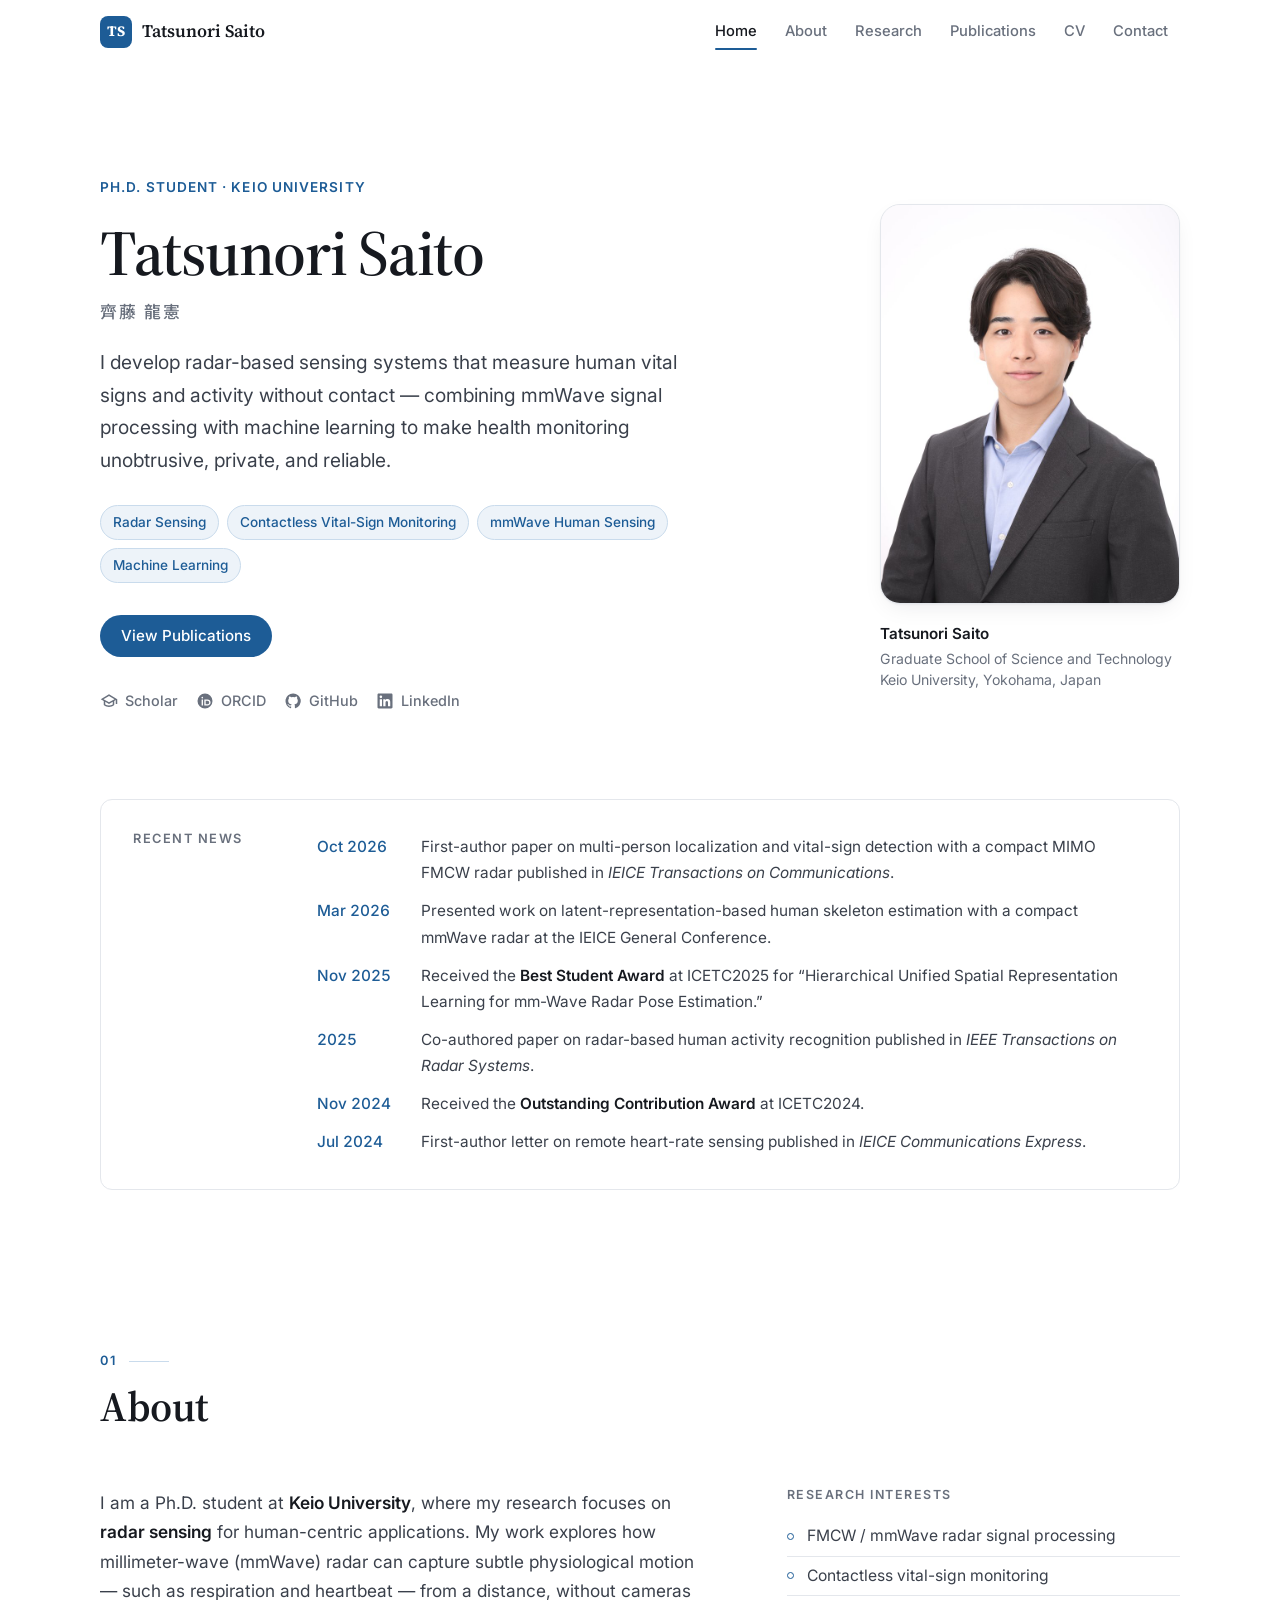
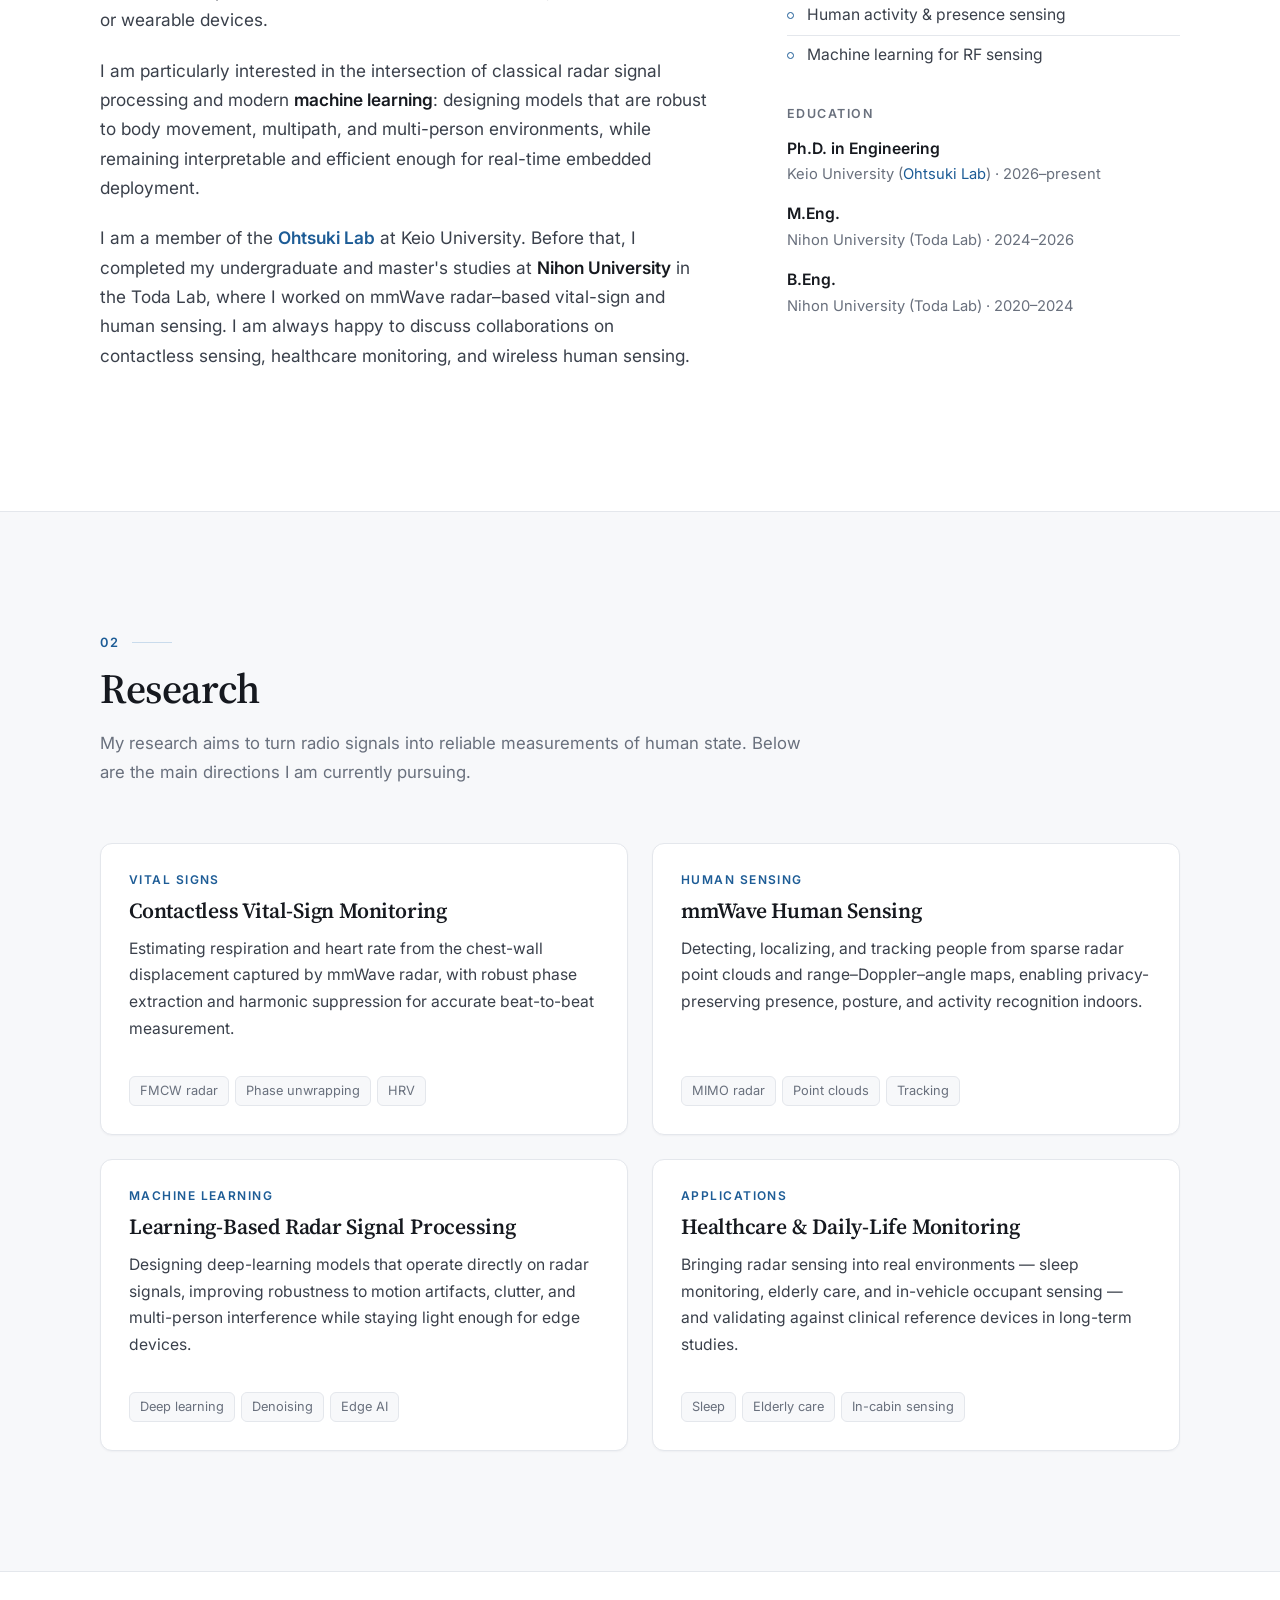
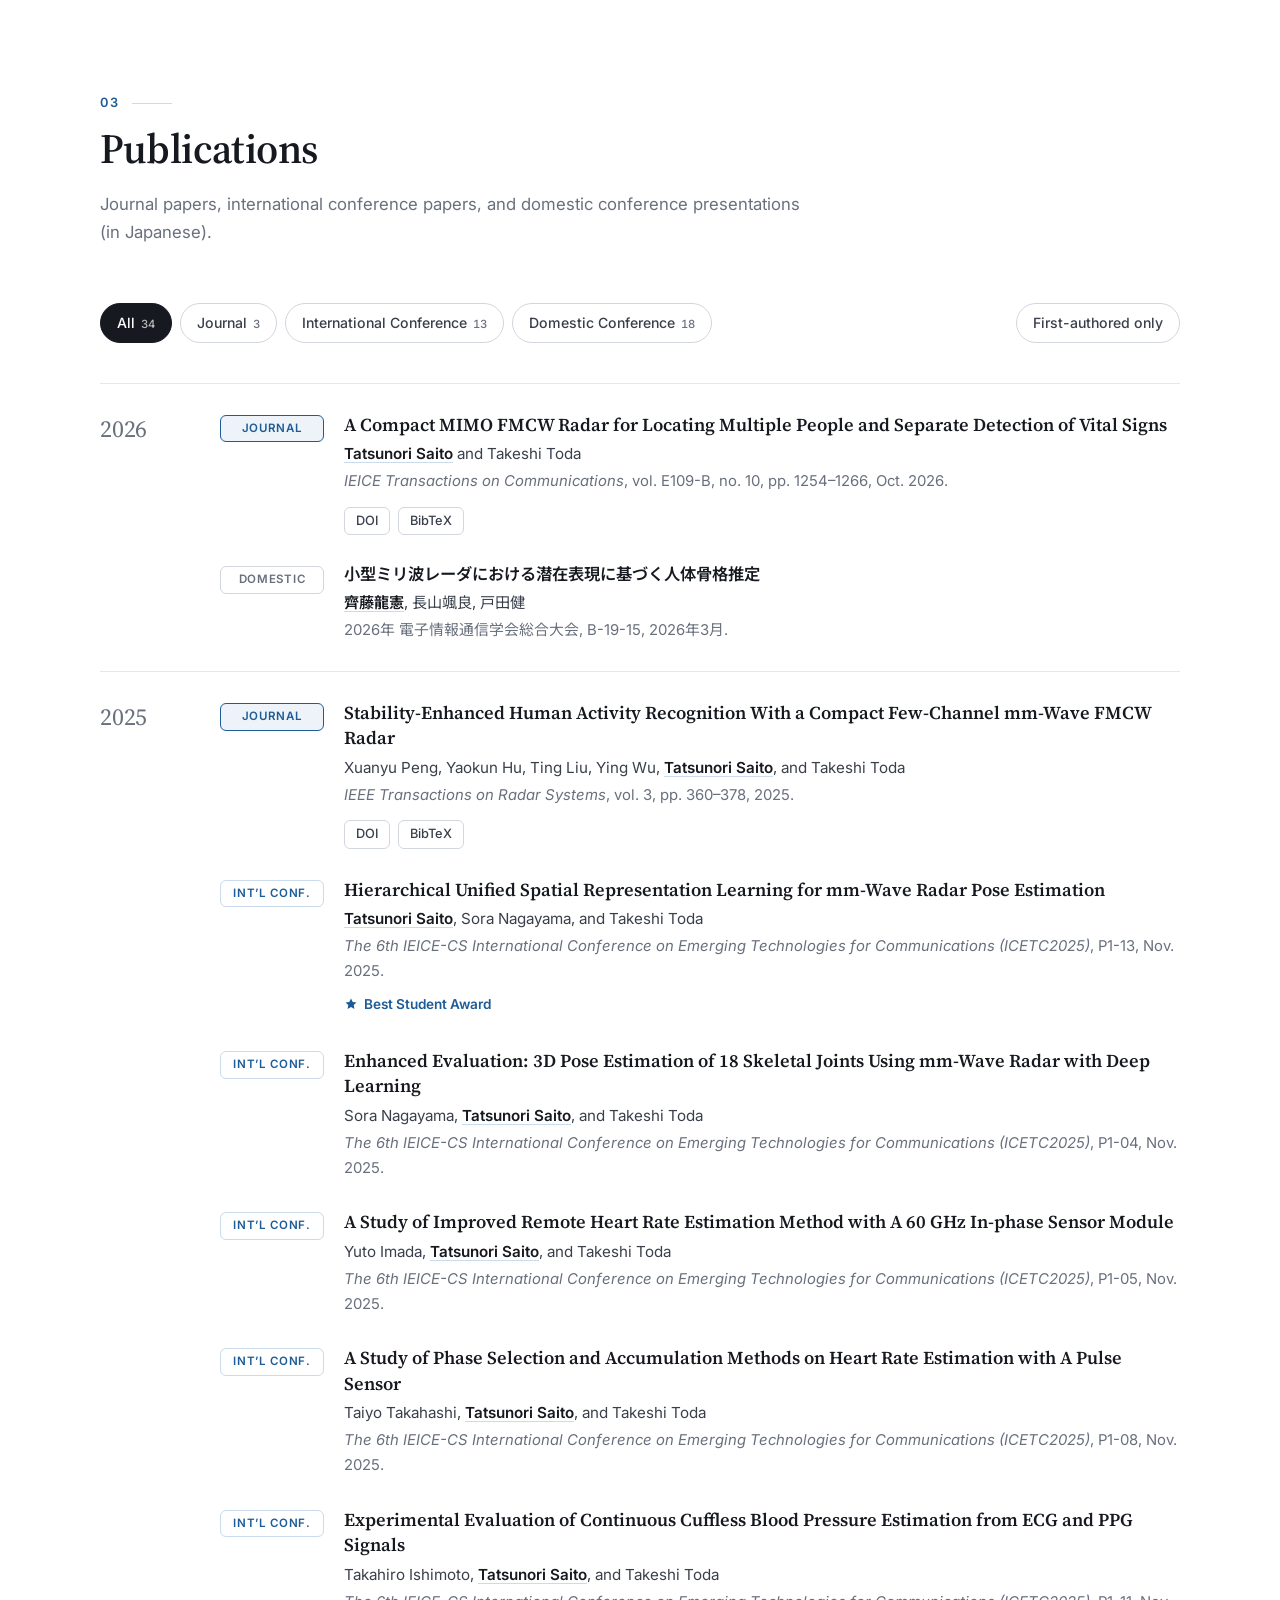
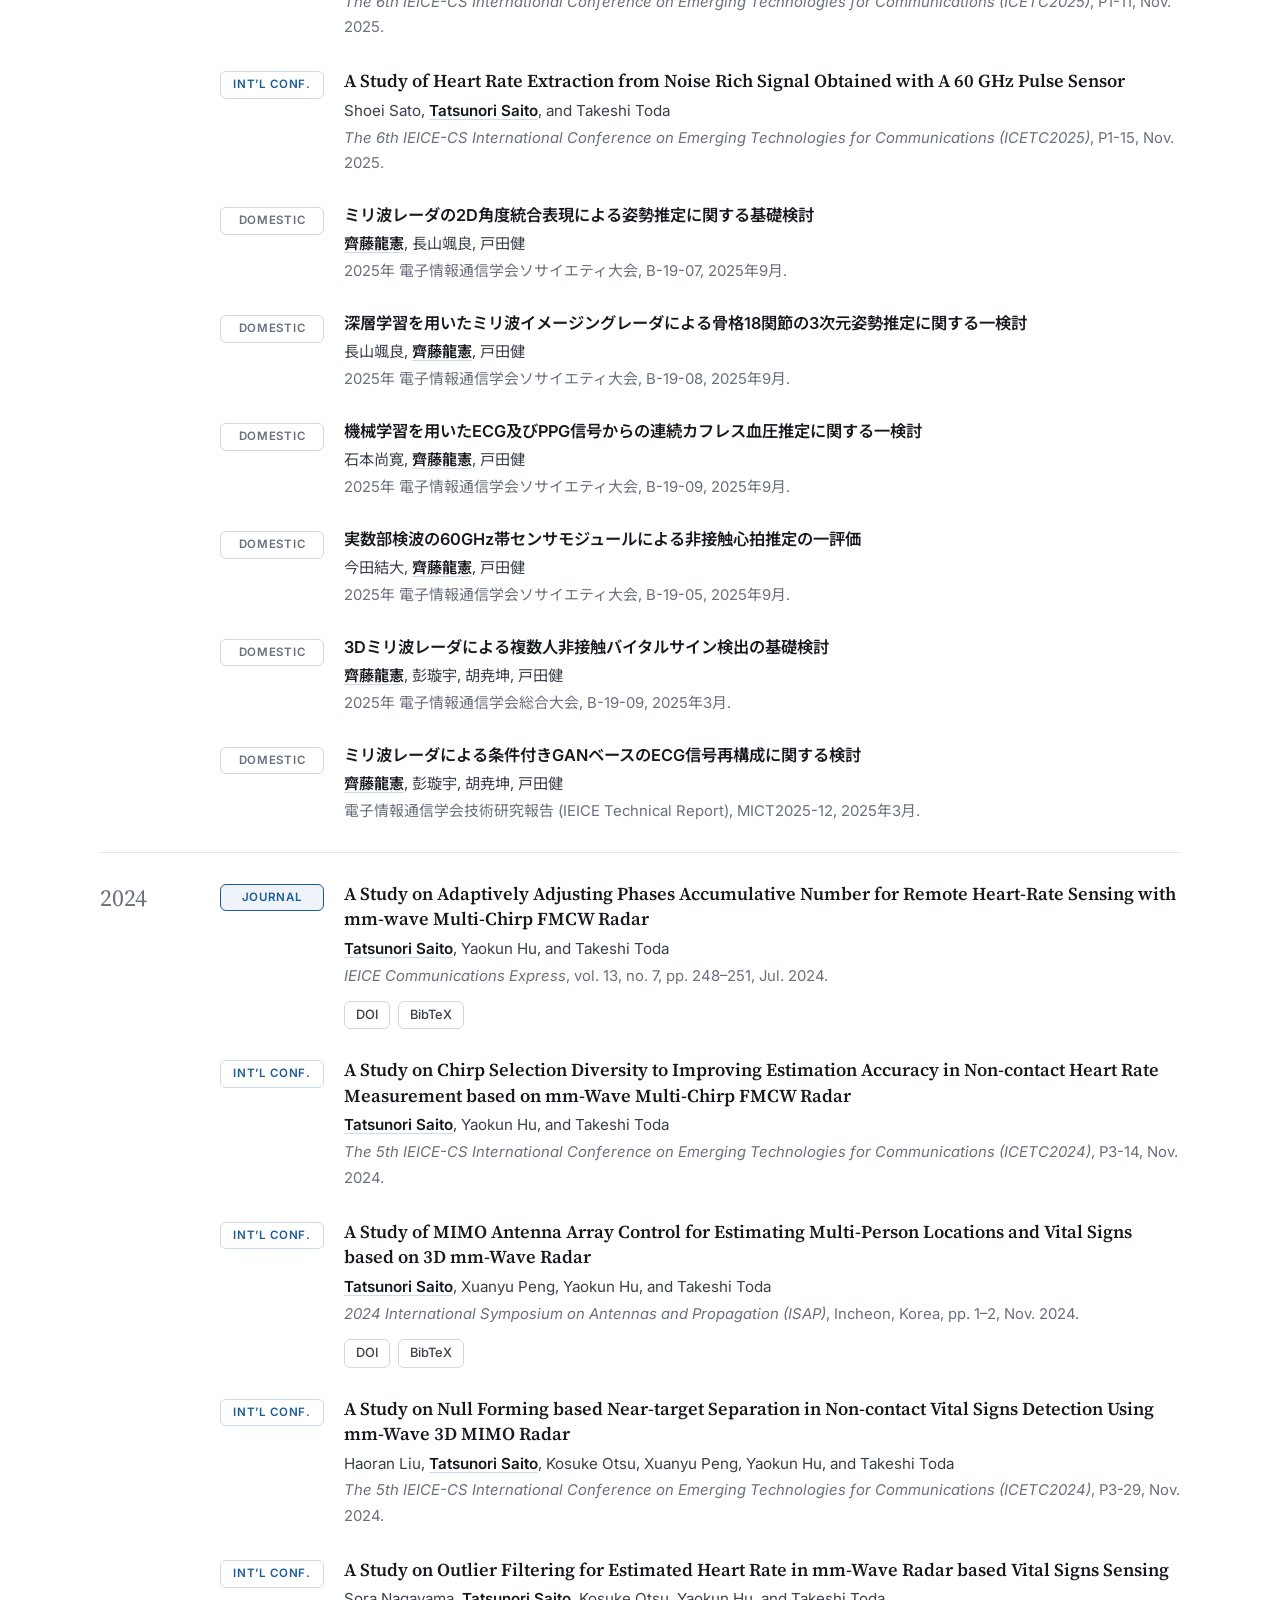
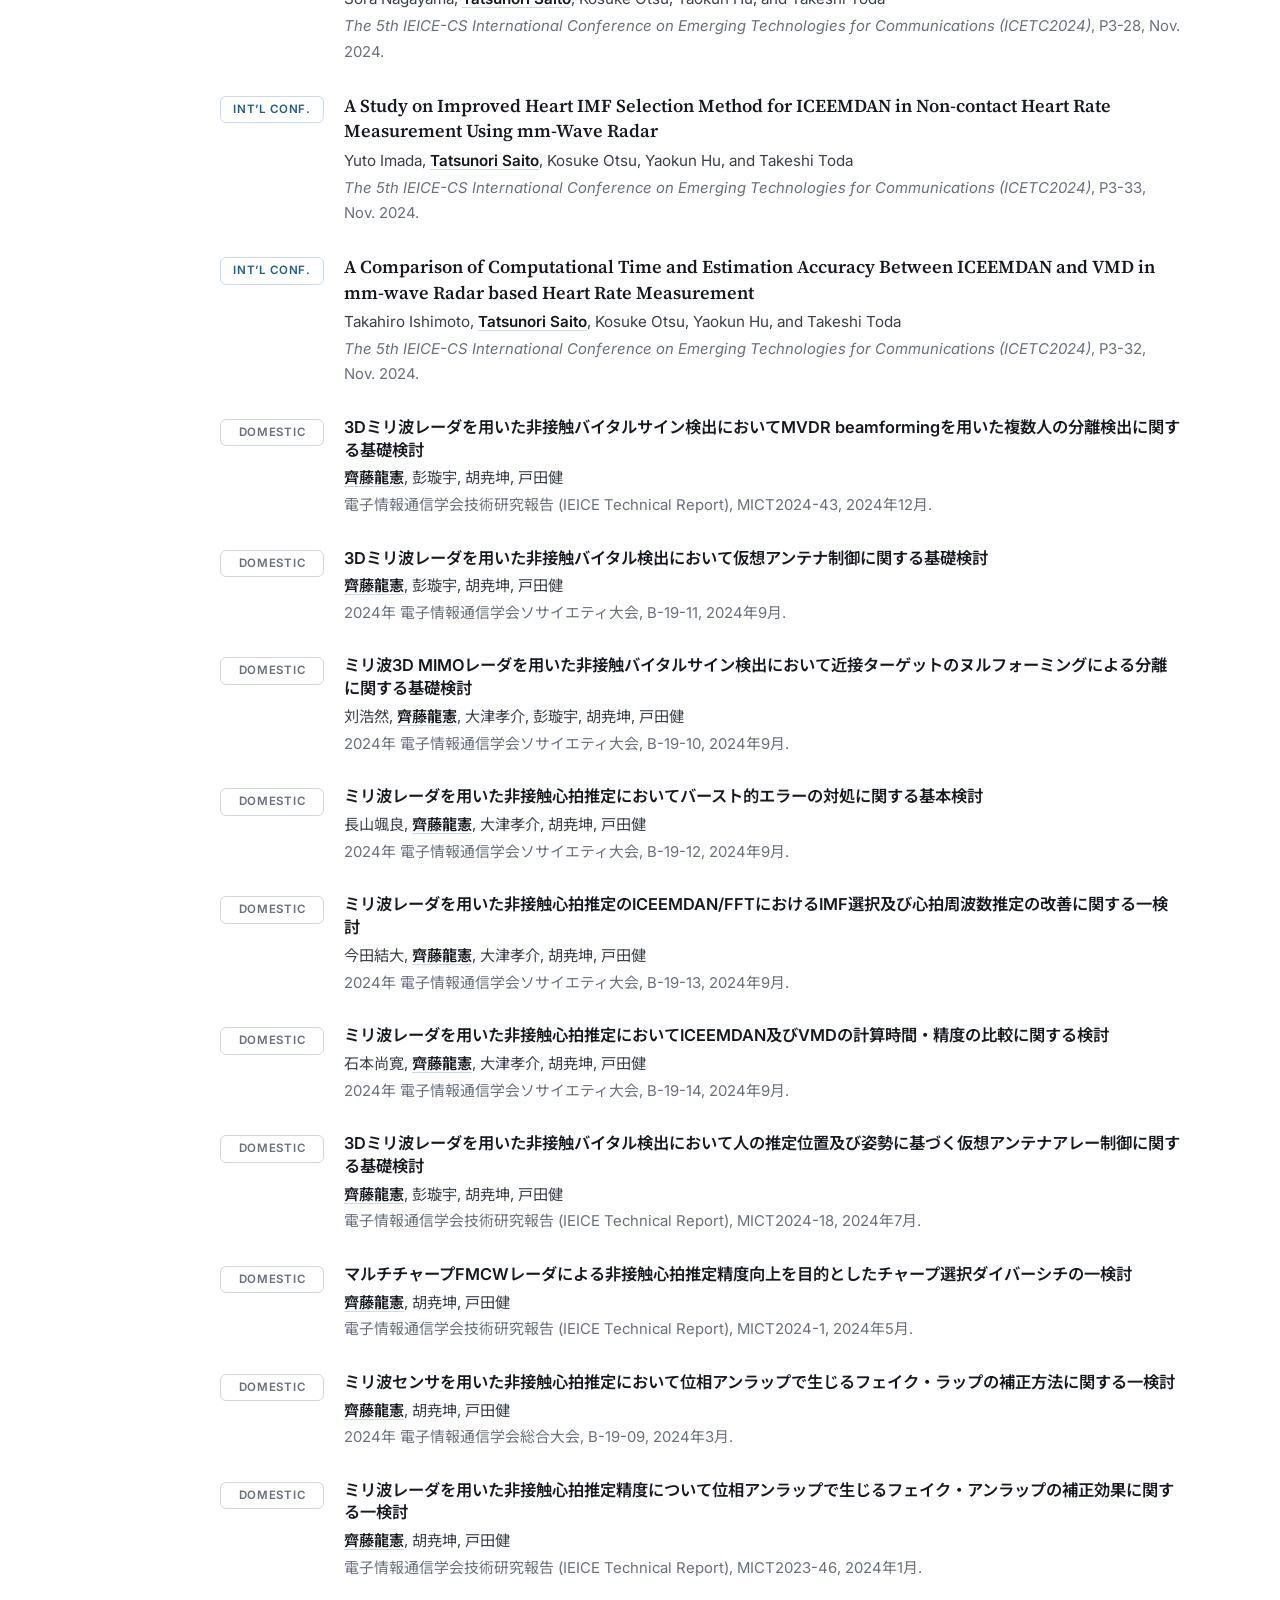
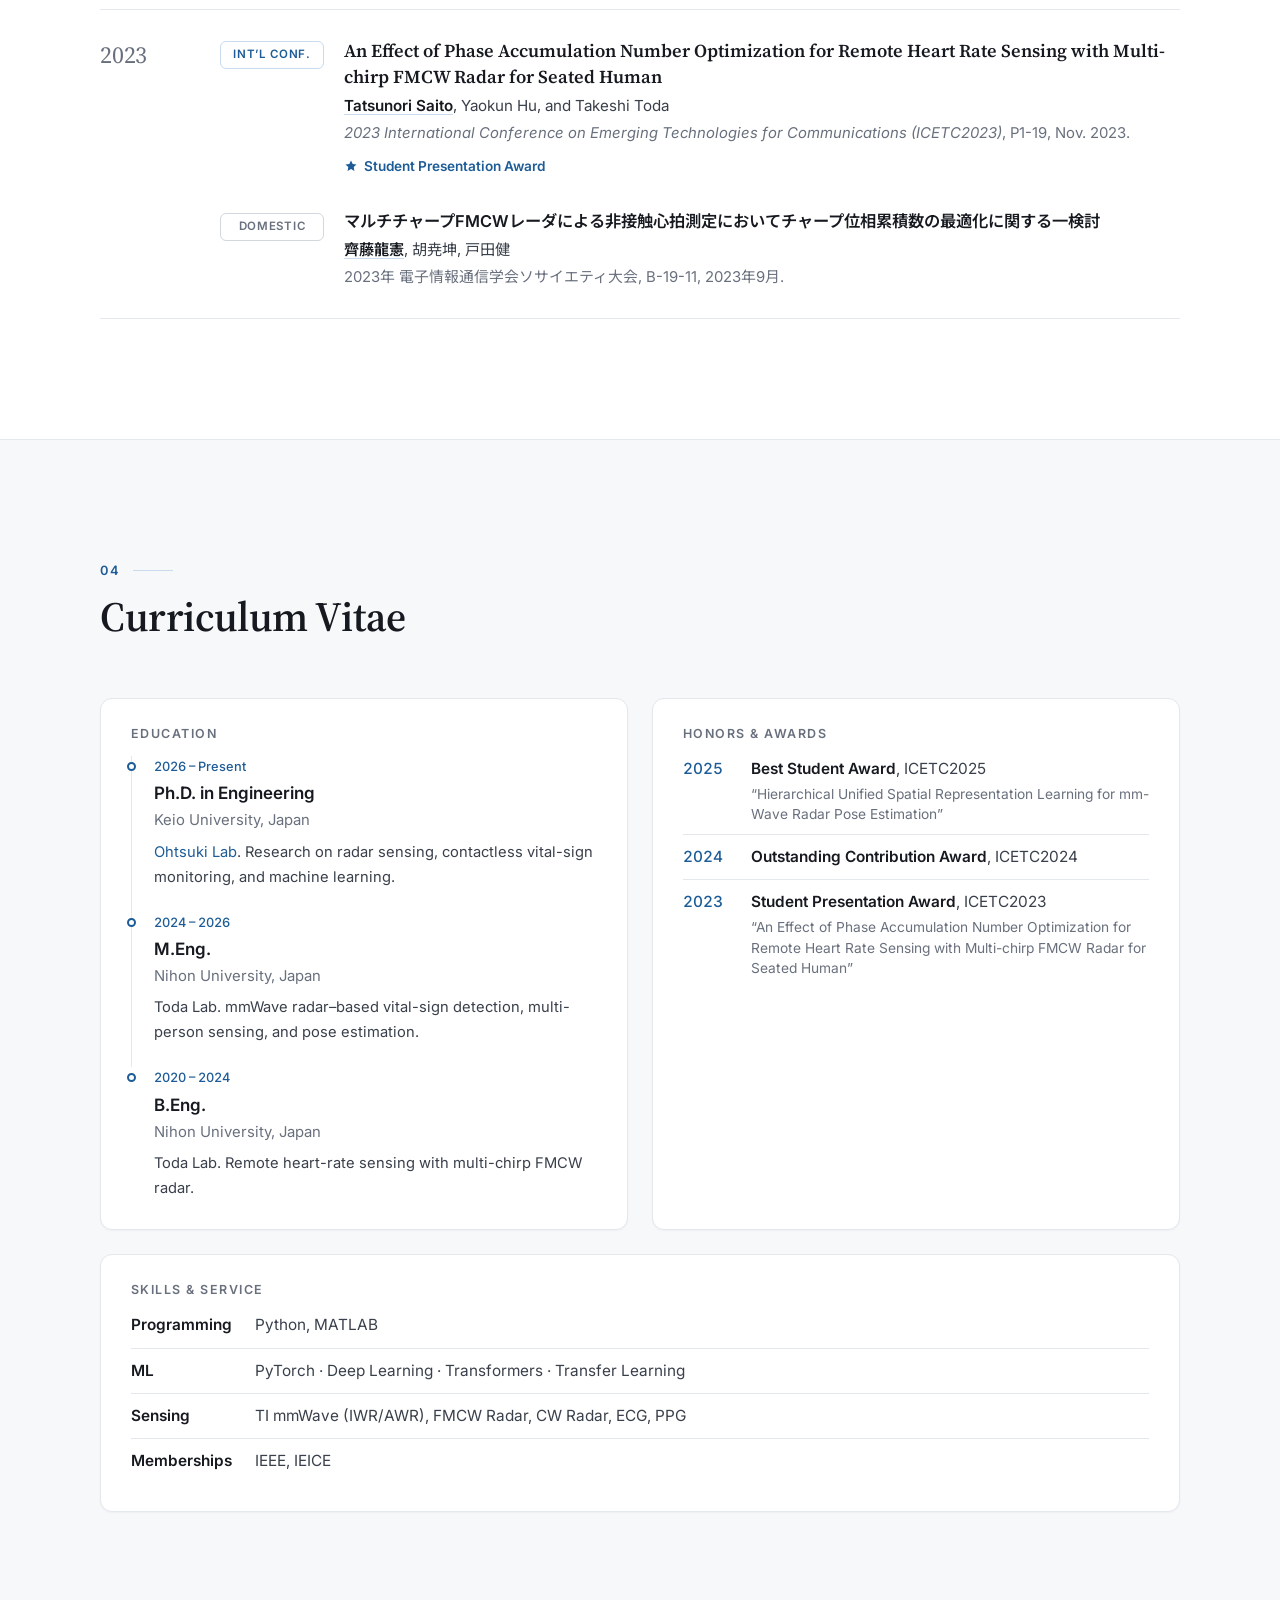
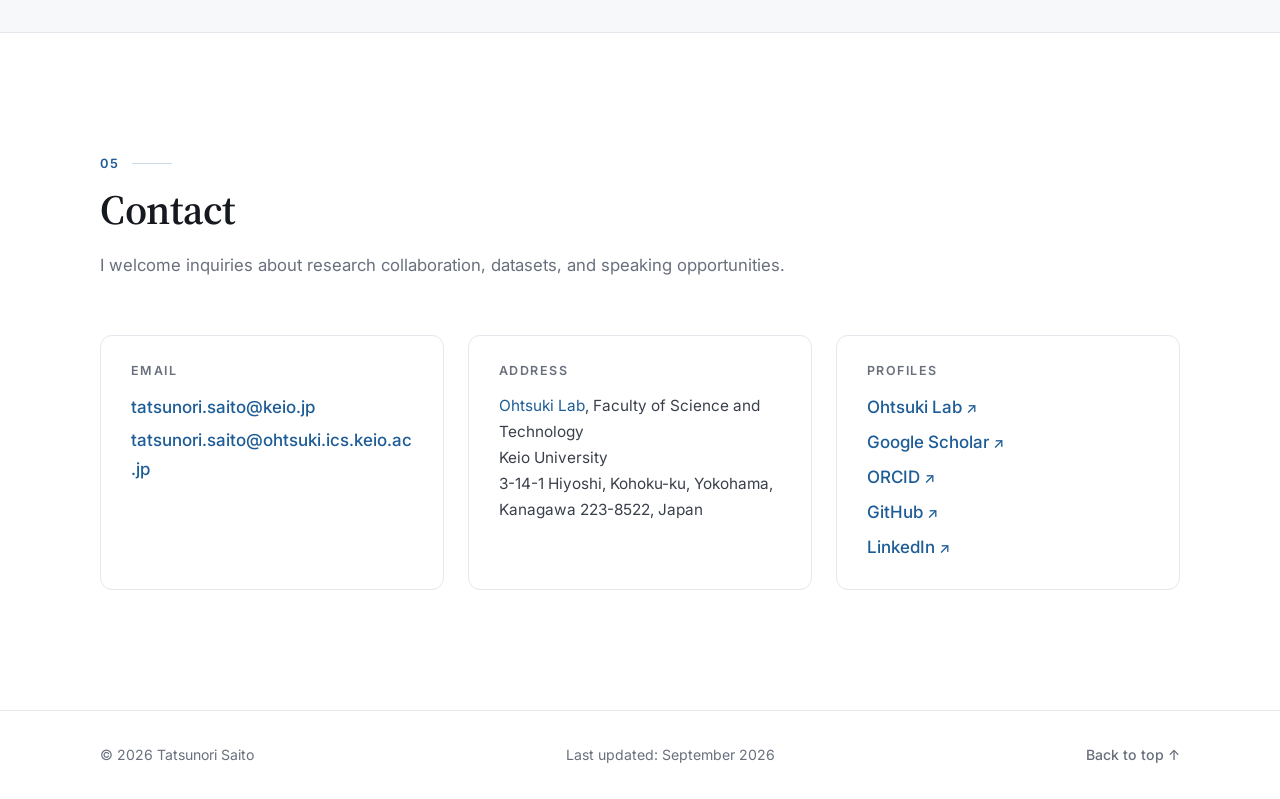
==== commit e66881c6: "Update research section and profile photo" ====
--- a/index.html
+++ b/index.html
@@ -35,10 +35,10 @@
     "url": "https://tatsunorisaito.github.io/",
     "knowsAbout": ["Radar sensing", "Contactless vital-sign monitoring", "mmWave human sensing", "Machine learning"],
     "sameAs": [
-      "https://scholar.google.com/citations?user=YOUR_SCHOLAR_ID",
-      "https://orcid.org/0000-0000-0000-0000",
+      "https://scholar.google.com/citations?user=GuoiatwAAAAJ",
+      "https://orcid.org/0009-0007-9096-3108",
       "https://github.com/TatsunoriSaito",
-      "https://www.linkedin.com/in/YOUR_LINKEDIN_ID"
+      "https://www.linkedin.com/in/tatsunori-saito-b2a9b4401"
     ]
   }
   </script>
@@ -97,19 +97,19 @@
 
           <div class="hero-actions">
             <a class="btn btn-primary" href="#publications">View Publications</a>
-            <a class="btn btn-ghost" href="assets/cv/Tatsunori_Saito_CV.pdf" target="_blank" rel="noopener">Download CV</a>
+            <!-- <a class="btn btn-ghost" href="assets/cv/Tatsunori_Saito_CV.pdf" target="_blank" rel="noopener">Download CV</a> -->
           </div>
 
           <ul class="social-links" aria-label="Academic profiles">
             <!-- TODO: replace placeholder profile URLs -->
             <li>
-              <a href="https://scholar.google.com/citations?user=YOUR_SCHOLAR_ID" target="_blank" rel="noopener" aria-label="Google Scholar">
+              <a href="https://scholar.google.com/citations?user=GuoiatwAAAAJ" target="_blank" rel="noopener" aria-label="Google Scholar">
                 <svg viewBox="0 0 24 24" aria-hidden="true"><path d="M12 3 1 9.5l4 2.4V17c0 .3.1.5.4.7C7.3 19 9.6 20 12 20s4.7-1 6.6-2.3c.3-.2.4-.4.4-.7v-5.1l2-1.2V16h2V9.5L12 3Zm0 2.3 7.3 4.2L12 13.7 4.7 9.5 12 5.3ZM7 13.1l5 3 5-3v3.4c-1.5 1-3.2 1.5-5 1.5s-3.5-.5-5-1.5v-3.4Z"/></svg>
                 <span>Scholar</span>
               </a>
             </li>
             <li>
-              <a href="https://orcid.org/0000-0000-0000-0000" target="_blank" rel="noopener" aria-label="ORCID">
+              <a href="https://orcid.org/0009-0007-9096-3108" target="_blank" rel="noopener" aria-label="ORCID">
                 <svg viewBox="0 0 24 24" aria-hidden="true"><path d="M12 2a10 10 0 1 0 0 20 10 10 0 0 0 0-20Zm-3.6 4.4a1.1 1.1 0 1 1 0 2.2 1.1 1.1 0 0 1 0-2.2ZM7.5 10h1.8v7.9H7.5V10Zm3.6 0h4.2c2.4 0 4.1 1.7 4.1 3.95s-1.7 3.95-4.1 3.95h-4.2V10Zm1.8 1.6v4.7h2.3c1.5 0 2.4-1 2.4-2.35s-.9-2.35-2.4-2.35h-2.3Z"/></svg>
                 <span>ORCID</span>
               </a>
@@ -121,7 +121,7 @@
               </a>
             </li>
             <li>
-              <a href="https://www.linkedin.com/in/YOUR_LINKEDIN_ID" target="_blank" rel="noopener" aria-label="LinkedIn">
+              <a href="https://www.linkedin.com/in/tatsunori-saito-b2a9b4401" target="_blank" rel="noopener" aria-label="LinkedIn">
                 <svg viewBox="0 0 24 24" aria-hidden="true"><path d="M20.4 2H3.6C2.7 2 2 2.7 2 3.6v16.8c0 .9.7 1.6 1.6 1.6h16.8c.9 0 1.6-.7 1.6-1.6V3.6c0-.9-.7-1.6-1.6-1.6ZM8 19H5V9.5h3V19ZM6.5 8.2a1.7 1.7 0 1 1 0-3.5 1.7 1.7 0 0 1 0 3.5ZM19 19h-3v-4.6c0-1.1 0-2.5-1.5-2.5s-1.8 1.2-1.8 2.4V19h-3V9.5h2.8v1.3h.1c.4-.7 1.4-1.5 2.8-1.5 3 0 3.6 2 3.6 4.6V19Z"/></svg>
                 <span>LinkedIn</span>
               </a>
@@ -130,8 +130,8 @@
         </div>
 
         <figure class="hero-portrait">
-          <!-- TODO: replace with a real headshot (e.g. assets/img/profile.jpg, square, ≥ 600px) -->
-          <img src="assets/img/profile-placeholder.svg" alt="Portrait of Tatsunori Saito" width="320" height="320">
+          <!-- Portrait, 3:4 (720×960). Change the ratio via aspect-ratio in .hero-portrait img -->
+          <img src="assets/img/profile-web.jpg" alt="Portrait of Tatsunori Saito" width="720" height="960">
           <figcaption>
             <strong>Tatsunori Saito</strong>
             <span>Graduate School of Science and Technology<br>Keio University, Yokohama, Japan</span>
@@ -147,6 +147,7 @@
           <h2 id="news-title" class="news-title">Recent News</h2>
           <!-- Newest first; keep 3–5 items -->
           <ul class="news-list">
+            <li><time datetime="2026-10">Oct 2026</time><span>First-author paper on multi-person localization and vital-sign detection with a compact MIMO FMCW radar published in <em>IEICE Transactions on Communications</em>.</span></li>
             <li><time datetime="2026-03">Mar 2026</time><span>Presented work on latent-representation-based human skeleton estimation with a compact mmWave radar at the IEICE General Conference.</span></li>
             <li><time datetime="2025-11">Nov 2025</time><span>Received the <strong>Best Student Award</strong> at ICETC2025 for “Hierarchical Unified Spatial Representation Learning for mm-Wave Radar Pose Estimation.”</span></li>
             <li><time datetime="2025">2025</time><span>Co-authored paper on radar-based human activity recognition published in <em>IEEE Transactions on Radar Systems</em>.</span></li>
@@ -180,7 +181,7 @@
               for real-time embedded deployment.
             </p>
             <p>
-              I am a member of the <strong>Ohtsuki Lab</strong> at Keio University. Before that, I completed
+              I am a member of the <strong><a href="https://www.ohtsuki.ics.keio.ac.jp/" target="_blank" rel="noopener">Ohtsuki Lab</a></strong> at Keio University. Before that, I completed
               my undergraduate and master's studies at <strong>Nihon University</strong> in the Toda Lab,
               where I worked on mmWave radar–based vital-sign and human sensing. I am always happy to discuss collaborations on contactless sensing, healthcare monitoring,
               and wireless human sensing.
@@ -202,7 +203,7 @@
               <dl class="edu-list">
                 <div>
                   <dt>Ph.D. in Engineering</dt>
-                  <dd>Keio University (Ohtsuki Lab) · 2026–present</dd>
+                  <dd>Keio University (<a href="https://www.ohtsuki.ics.keio.ac.jp/" target="_blank" rel="noopener">Ohtsuki Lab</a>) · 2026–present</dd>
                 </div>
                 <div>
                   <dt>M.Eng.</dt>
@@ -234,16 +235,8 @@
         <div class="card-grid">
           <article class="research-card reveal">
             <div class="card-figure" aria-hidden="true">
-              <svg viewBox="0 0 240 120">
-                <g class="fig-stroke">
-                  <path d="M40 60h0" />
-                  <path d="M60 40a28 28 0 0 1 0 40" />
-                  <path d="M72 28a44 44 0 0 1 0 64" />
-                  <path d="M84 16a60 60 0 0 1 0 88" />
-                </g>
-                <rect class="fig-fill" x="28" y="48" width="18" height="24" rx="3"/>
-                <path class="fig-accent" d="M120 60h18l6-14 8 30 7-24 5 8h56" />
-              </svg>
+              <img src="assets/img/research/contactless-vital-sign-monitoring.webp"
+                   width="1774" height="887" alt="" loading="lazy" decoding="async">
             </div>
             <div class="card-body">
               <p class="card-tag">Vital Signs</p>
@@ -261,21 +254,8 @@
 
           <article class="research-card reveal">
             <div class="card-figure" aria-hidden="true">
-              <svg viewBox="0 0 240 120">
-                <g class="fig-grid">
-                  <path d="M30 100h180M30 80h180M30 60h180M30 40h180M30 20h180"/>
-                </g>
-                <g class="fig-dots">
-                  <circle cx="92" cy="34" r="3"/><circle cx="88" cy="46" r="3"/><circle cx="96" cy="47" r="3"/>
-                  <circle cx="84" cy="60" r="3"/><circle cx="92" cy="62" r="3"/><circle cx="100" cy="60" r="3"/>
-                  <circle cx="88" cy="78" r="3"/><circle cx="98" cy="80" r="3"/><circle cx="86" cy="94" r="3"/><circle cx="100" cy="95" r="3"/>
-                </g>
-                <g class="fig-dots fig-dots-accent">
-                  <circle cx="152" cy="36" r="3"/><circle cx="148" cy="48" r="3"/><circle cx="158" cy="50" r="3"/>
-                  <circle cx="146" cy="62" r="3"/><circle cx="160" cy="64" r="3"/><circle cx="170" cy="56" r="3"/>
-                  <circle cx="150" cy="80" r="3"/><circle cx="162" cy="78" r="3"/><circle cx="144" cy="94" r="3"/><circle cx="168" cy="92" r="3"/>
-                </g>
-              </svg>
+              <img src="assets/img/research/mmwave-human-sensing.webp"
+                   width="1774" height="887" alt="" loading="lazy" decoding="async">
             </div>
             <div class="card-body">
               <p class="card-tag">Human Sensing</p>
@@ -293,17 +273,8 @@
 
           <article class="research-card reveal">
             <div class="card-figure" aria-hidden="true">
-              <svg viewBox="0 0 240 120">
-                <g class="fig-stroke">
-                  <path d="M70 30l50 30M70 60l50 0M70 90l50-30M70 30l50 0M70 90l50 0M70 30l50 60M70 90l50-60M70 60l50-30M70 60l50 30"/>
-                  <path d="M120 30l50 30M120 60l50 0M120 90l50-30"/>
-                </g>
-                <g class="fig-fill">
-                  <circle cx="70" cy="30" r="7"/><circle cx="70" cy="60" r="7"/><circle cx="70" cy="90" r="7"/>
-                  <circle cx="120" cy="30" r="7"/><circle cx="120" cy="60" r="7"/><circle cx="120" cy="90" r="7"/>
-                </g>
-                <circle class="fig-accent-fill" cx="170" cy="60" r="9"/>
-              </svg>
+              <img src="assets/img/research/learning-based-radar-signal-processing.webp"
+                   width="1774" height="887" alt="" loading="lazy" decoding="async">
             </div>
             <div class="card-body">
               <p class="card-tag">Machine Learning</p>
@@ -321,17 +292,8 @@
 
           <article class="research-card reveal">
             <div class="card-figure" aria-hidden="true">
-              <svg viewBox="0 0 240 120">
-                <rect class="fig-outline" x="36" y="26" width="72" height="56" rx="6"/>
-                <path class="fig-stroke" d="M36 96h72"/>
-                <path class="fig-accent" d="M46 62h12l5-12 7 22 6-16 4 6h16"/>
-                <g class="fig-stroke">
-                  <path d="M134 54a18 18 0 0 1 0 12"/>
-                  <path d="M144 46a30 30 0 0 1 0 28"/>
-                </g>
-                <circle class="fig-fill" cx="186" cy="44" r="10"/>
-                <path class="fig-fill" d="M170 96c0-14 7-24 16-24s16 10 16 24z"/>
-              </svg>
+              <img src="assets/img/research/healthcare-daily-life-monitoring.webp"
+                   width="1774" height="887" alt="" loading="lazy" decoding="async">
             </div>
             <div class="card-body">
               <p class="card-tag">Applications</p>
@@ -382,9 +344,22 @@
               <li class="pub" data-type="journal" data-first="true">
                 <span class="pub-venue-badge badge-journal">Journal</span>
                 <div class="pub-main">
-                  <p class="pub-title">A Compact MIMO FMCW Radar for Locating Multiple People and Separate Detection of Vital Signs <span class="pub-status">Under review</span></p>
+                  <p class="pub-title">A Compact MIMO FMCW Radar for Locating Multiple People and Separate Detection of Vital Signs</p>
                   <p class="pub-authors"><span class="me">Tatsunori Saito</span> and Takeshi Toda</p>
-                  <p class="pub-venue"><em>IEICE Transactions on Communications</em>, 2026.</p>
+                  <p class="pub-venue"><em>IEICE Transactions on Communications</em>, vol. E109-B, no. 10, pp. 1254–1266, Oct. 2026.</p>
+                  <div class="pub-links">
+                    <a href="https://doi.org/10.23919/transcom.2025ebp3160" class="pub-link" target="_blank" rel="noopener">DOI</a>
+                    <button type="button" class="pub-link bib-toggle" aria-expanded="false">BibTeX</button>
+                  </div>
+                  <pre class="bibtex" hidden><code>@article{saito2026compact,
+  author  = {Saito, Tatsunori and Toda, Takeshi},
+  title   = {A Compact MIMO FMCW Radar for Locating Multiple People and Separate Detection of Vital Signs},
+  journal = {IEICE Transactions on Communications},
+  volume  = {E109-B},
+  number  = {10},
+  pages   = {1254--1266},
+  year    = {2026}
+}</code></pre>
                 </div>
               </li>
               <li class="pub" data-type="domestic" data-first="true" lang="ja">
@@ -720,11 +695,12 @@
             <p class="section-kicker">04</p>
             <h2 id="cv-title">Curriculum Vitae</h2>
           </div>
-          <!-- TODO: replace assets/cv/Tatsunori_Saito_CV.pdf with your real CV -->
+          <!-- CV download: uncomment once assets/cv/Tatsunori_Saito_CV.pdf is ready
           <a class="btn btn-primary" href="assets/cv/Tatsunori_Saito_CV.pdf" target="_blank" rel="noopener">
             <svg viewBox="0 0 24 24" aria-hidden="true" class="btn-icon"><path d="M12 3v11m0 0 4.5-4.5M12 14 7.5 9.5M4 17v2a2 2 0 0 0 2 2h12a2 2 0 0 0 2-2v-2"/></svg>
             Download full CV (PDF)
           </a>
+          -->
         </header>
 
         <div class="cv-grid">
@@ -735,7 +711,7 @@
                 <p class="tl-date">2026 – Present</p>
                 <p class="tl-title">Ph.D. in Engineering</p>
                 <p class="tl-sub">Keio University, Japan</p>
-                <p class="tl-desc">Ohtsuki Lab. Research on radar sensing, contactless vital-sign monitoring, and machine learning.</p>
+                <p class="tl-desc"><a href="https://www.ohtsuki.ics.keio.ac.jp/" target="_blank" rel="noopener">Ohtsuki Lab</a>. Research on radar sensing, contactless vital-sign monitoring, and machine learning.</p>
               </li>
               <li>
                 <p class="tl-date">2024 – 2026</p>
@@ -748,27 +724,6 @@
                 <p class="tl-title">B.Eng.</p>
                 <p class="tl-sub">Nihon University, Japan</p>
                 <p class="tl-desc">Toda Lab. Remote heart-rate sensing with multi-chirp FMCW radar.</p>
-              </li>
-            </ol>
-          </div>
-
-          <div class="cv-block reveal">
-            <h3>Experience</h3>
-            <ol class="timeline">
-              <li>
-                <p class="tl-date">20XX – Present</p>
-                <p class="tl-title">Research Assistant</p>
-                <p class="tl-sub">[Lab Name], Keio University</p>
-              </li>
-              <li>
-                <p class="tl-date">20XX</p>
-                <p class="tl-title">Research Intern</p>
-                <p class="tl-sub">[Company / Institute]</p>
-              </li>
-              <li>
-                <p class="tl-date">20XX – 20XX</p>
-                <p class="tl-title">Teaching Assistant</p>
-                <p class="tl-sub">[Course Name], Keio University</p>
               </li>
             </ol>
           </div>
@@ -782,14 +737,13 @@
             </ul>
           </div>
 
-          <div class="cv-block reveal">
+          <div class="cv-block cv-block-wide reveal">
             <h3>Skills &amp; Service</h3>
             <dl class="skill-list">
-              <div><dt>Languages</dt><dd>Python, MATLAB, C/C++</dd></div>
-              <div><dt>ML</dt><dd>PyTorch, scikit-learn</dd></div>
-              <div><dt>Hardware</dt><dd>TI mmWave (IWR/AWR), [other platforms]</dd></div>
-              <div><dt>Memberships</dt><dd>IEEE Student Member</dd></div>
-              <div><dt>Reviewing</dt><dd>[Journal / Conference]</dd></div>
+              <div><dt>Programming</dt><dd>Python, MATLAB</dd></div>
+              <div><dt>ML</dt><dd> PyTorch · Deep Learning · Transformers · Transfer Learning</dd></div>
+              <div><dt>Sensing</dt><dd>TI mmWave (IWR/AWR), FMCW Radar, CW Radar, ECG, PPG</dd></div>
+              <div><dt>Memberships</dt><dd>IEEE, IEICE</dd></div>
             </dl>
           </div>
         </div>
@@ -812,14 +766,15 @@
             <h3>Email</h3>
             <!-- TODO: set your email in data-user / data-domain (assembled by JS to reduce scraping) -->
             <p>
-              <a class="email-link" href="#contact" data-user="your.name" data-domain="keio.jp">your.name [at] keio.jp</a>
+              <a class="email-link" href="#contact" data-user="tatsunori.saito" data-domain="keio.jp">tatsunori.saito [at] keio.jp</a>
+              <a class="email-link" href="#contact" data-user="tatsunori.saito" data-domain="ohtsuki.ics.keio.ac.jp">tatsunori.saito [at] ohtsuki.ics.keio.ac.jp</a>
             </p>
           </div>
           <div class="contact-card">
             <h3>Address</h3>
             <!-- TODO: confirm office address -->
             <address>
-              Ohtsuki Lab, Faculty of Science and Technology<br>
+              <a href="https://www.ohtsuki.ics.keio.ac.jp/" target="_blank" rel="noopener">Ohtsuki Lab</a>, Faculty of Science and Technology<br>
               Keio University<br>
               3-14-1 Hiyoshi, Kohoku-ku, Yokohama, Kanagawa 223-8522, Japan
             </address>
@@ -827,10 +782,11 @@
           <div class="contact-card">
             <h3>Profiles</h3>
             <ul class="contact-profiles">
-              <li><a href="https://scholar.google.com/citations?user=YOUR_SCHOLAR_ID" target="_blank" rel="noopener">Google Scholar</a></li>
-              <li><a href="https://orcid.org/0000-0000-0000-0000" target="_blank" rel="noopener">ORCID</a></li>
+              <li><a href="https://www.ohtsuki.ics.keio.ac.jp/" target="_blank" rel="noopener">Ohtsuki Lab</a></li>
+              <li><a href="https://scholar.google.com/citations?user=GuoiatwAAAAJ" target="_blank" rel="noopener">Google Scholar</a></li>
+              <li><a href="https://orcid.org/0009-0007-9096-3108" target="_blank" rel="noopener">ORCID</a></li>
               <li><a href="https://github.com/TatsunoriSaito" target="_blank" rel="noopener">GitHub</a></li>
-              <li><a href="https://www.linkedin.com/in/YOUR_LINKEDIN_ID" target="_blank" rel="noopener">LinkedIn</a></li>
+              <li><a href="https://www.linkedin.com/in/tatsunori-saito-b2a9b4401" target="_blank" rel="noopener">LinkedIn</a></li>
             </ul>
           </div>
         </div>
--- a/assets/css/style.css
+++ b/assets/css/style.css
@@ -300,8 +300,8 @@
 
 .hero-portrait { margin: 0; }
 .hero-portrait img {
-  width: 100%; height: auto; aspect-ratio: 1;
-  object-fit: cover;
+  width: 100%; height: auto; aspect-ratio: 3 / 4;
+  object-fit: cover; object-position: center top;
   border-radius: 20px;
   border: 1px solid var(--border);
   background: var(--bg-alt);
@@ -403,25 +403,15 @@
 }
 
 .card-figure {
-  display: grid; place-items: center;
+  /* Temporarily hide research artwork, including its reserved space. */
+  display: none; place-items: center;
   aspect-ratio: 2 / 1;
-  padding: 20px;
-  background:
-    radial-gradient(circle at 1px 1px, var(--border) 1px, transparent 0) 0 0 / 16px 16px,
-    linear-gradient(180deg, var(--accent-soft), #f9fbfd);
+  padding: 14px 18px;
+  background: var(--surface);
   border-bottom: 1px solid var(--border);
 }
-.card-figure svg { width: 100%; max-width: 280px; height: auto; }
-
-/* SVG illustration styles */
-.fig-stroke, .fig-stroke path { fill: none; stroke: #8a94a3; stroke-width: 2; stroke-linecap: round; }
-.fig-grid path { fill: none; stroke: #d7dde5; stroke-width: 1; }
-.fig-fill, .fig-fill * { fill: #8a94a3; }
-.fig-outline { fill: #fff; stroke: #8a94a3; stroke-width: 2; }
-.fig-accent { fill: none; stroke: var(--accent); stroke-width: 2.5; stroke-linecap: round; stroke-linejoin: round; }
-.fig-accent-fill { fill: var(--accent); }
-.fig-dots circle { fill: #8a94a3; }
-.fig-dots-accent circle { fill: var(--accent); }
+/* Shared 2:1 research artwork; preserve every edge of the composition. */
+.card-figure img { width: 100%; height: 100%; object-fit: contain; }
 
 .card-body { padding: 26px 28px 28px; display: flex; flex-direction: column; flex: 1; }
 .card-tag {
@@ -596,6 +586,8 @@
   box-shadow: var(--shadow-sm);
 }
 
+.cv-block-wide { grid-column: 1 / -1; }
+
 .timeline { position: relative; }
 .timeline li {
   position: relative;
@@ -652,7 +644,8 @@
   background: var(--surface);
 }
 .contact-card address { font-style: normal; font-size: .96rem; }
-.email-link { font-weight: 500; word-break: break-all; }
+.email-link { display: block; font-weight: 500; overflow-wrap: anywhere; }
+.email-link + .email-link { margin-top: 4px; }
 .contact-profiles { display: grid; gap: 6px; }
 .contact-profiles a { font-weight: 500; }
 .contact-profiles a::after { content: " ↗"; font-size: .85em; }
@@ -724,7 +717,7 @@
     order: -1;
     display: flex; align-items: center; gap: 18px;
   }
-  .hero-portrait img { width: 96px; border-radius: 16px; flex-shrink: 0; }
+  .hero-portrait img { width: 96px; aspect-ratio: 1; object-position: center 12%; border-radius: 16px; flex-shrink: 0; }
   .hero-portrait figcaption { margin-top: 0; }
 
   .news { grid-template-columns: 1fr; gap: 12px; padding: 22px 20px; }
